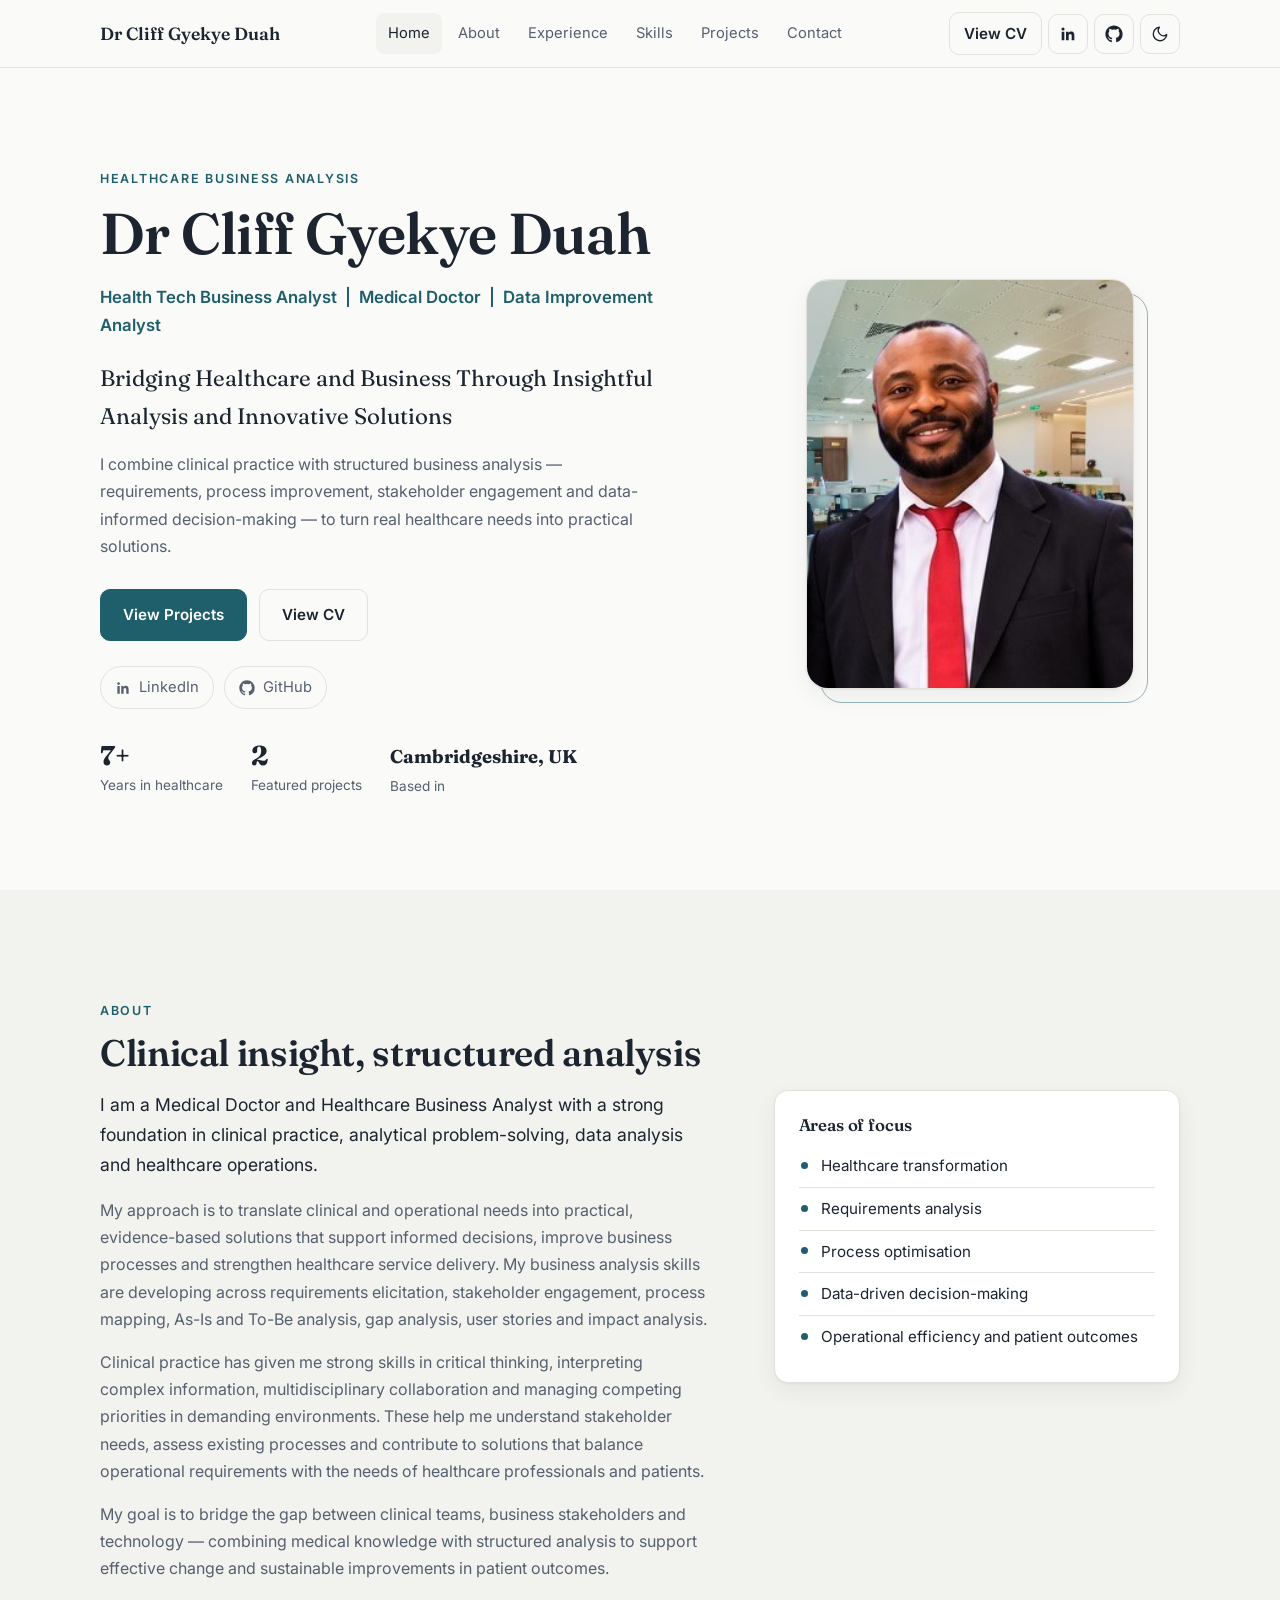
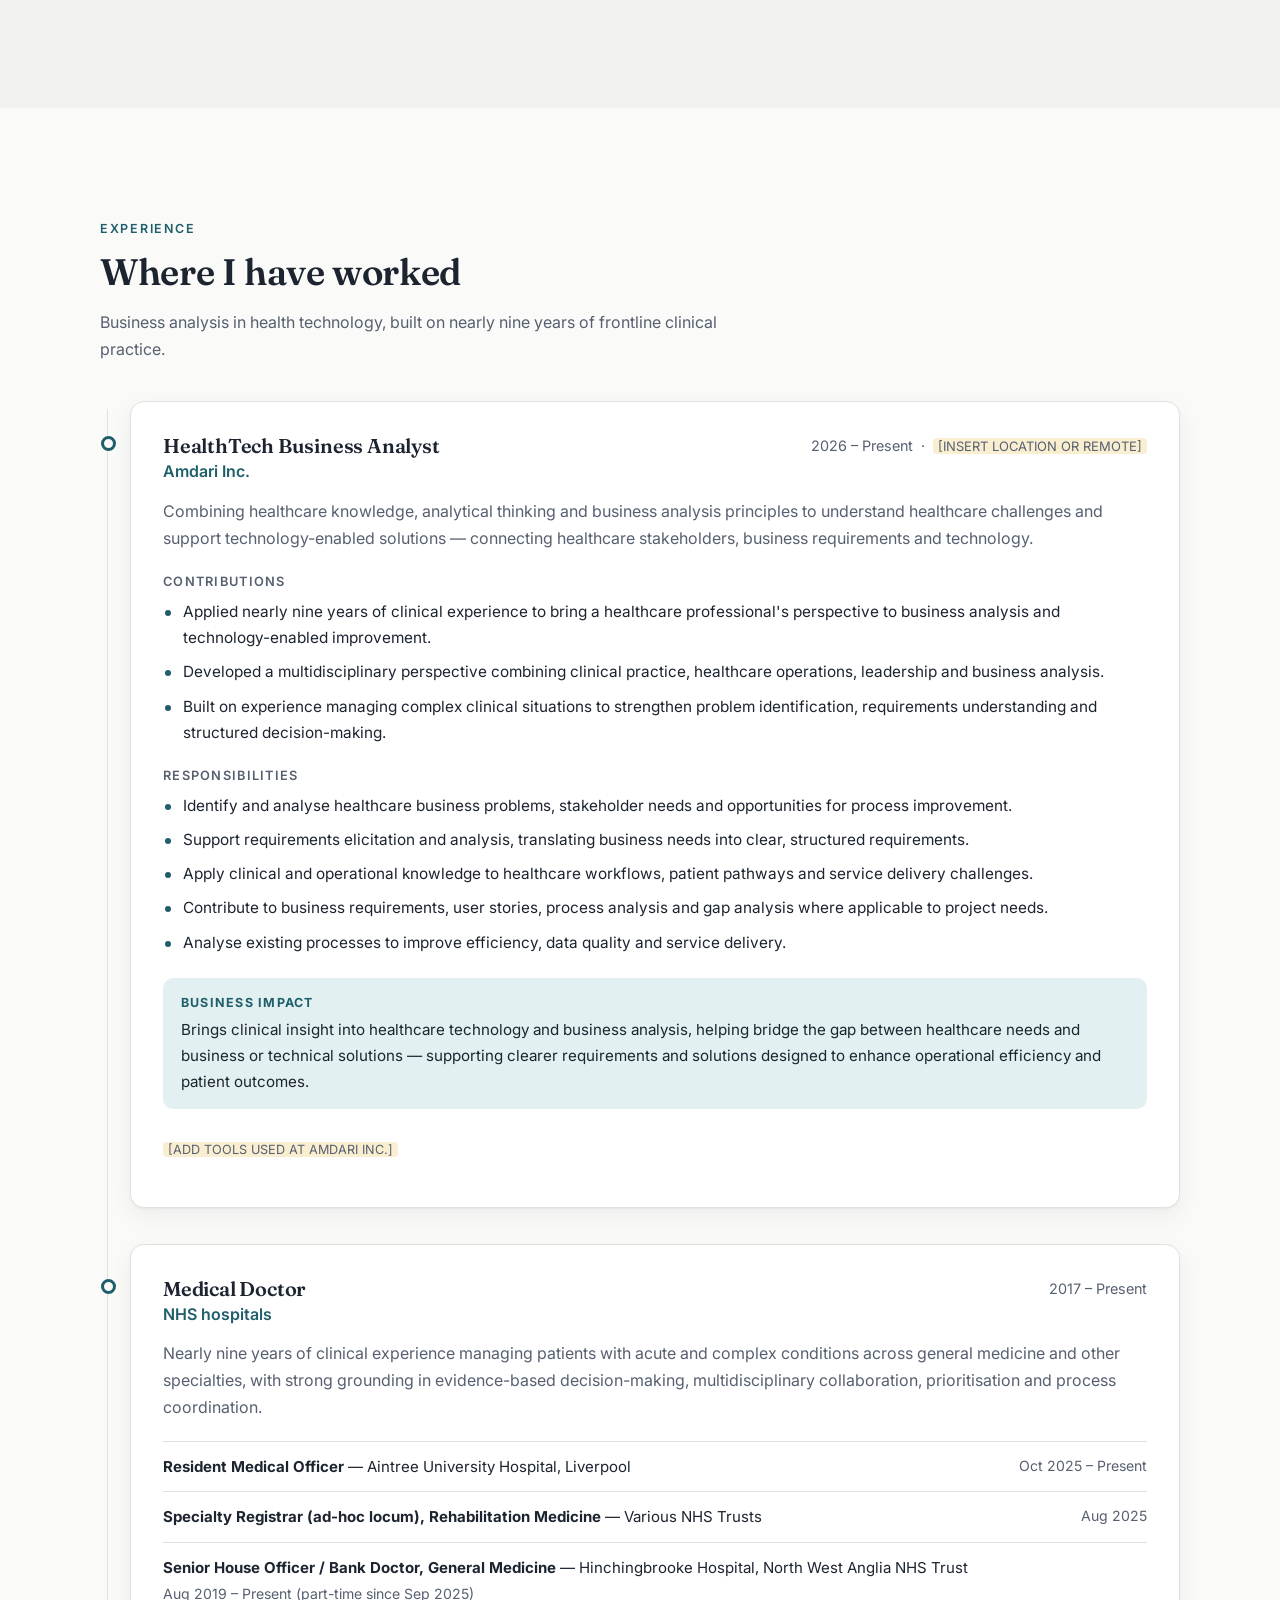
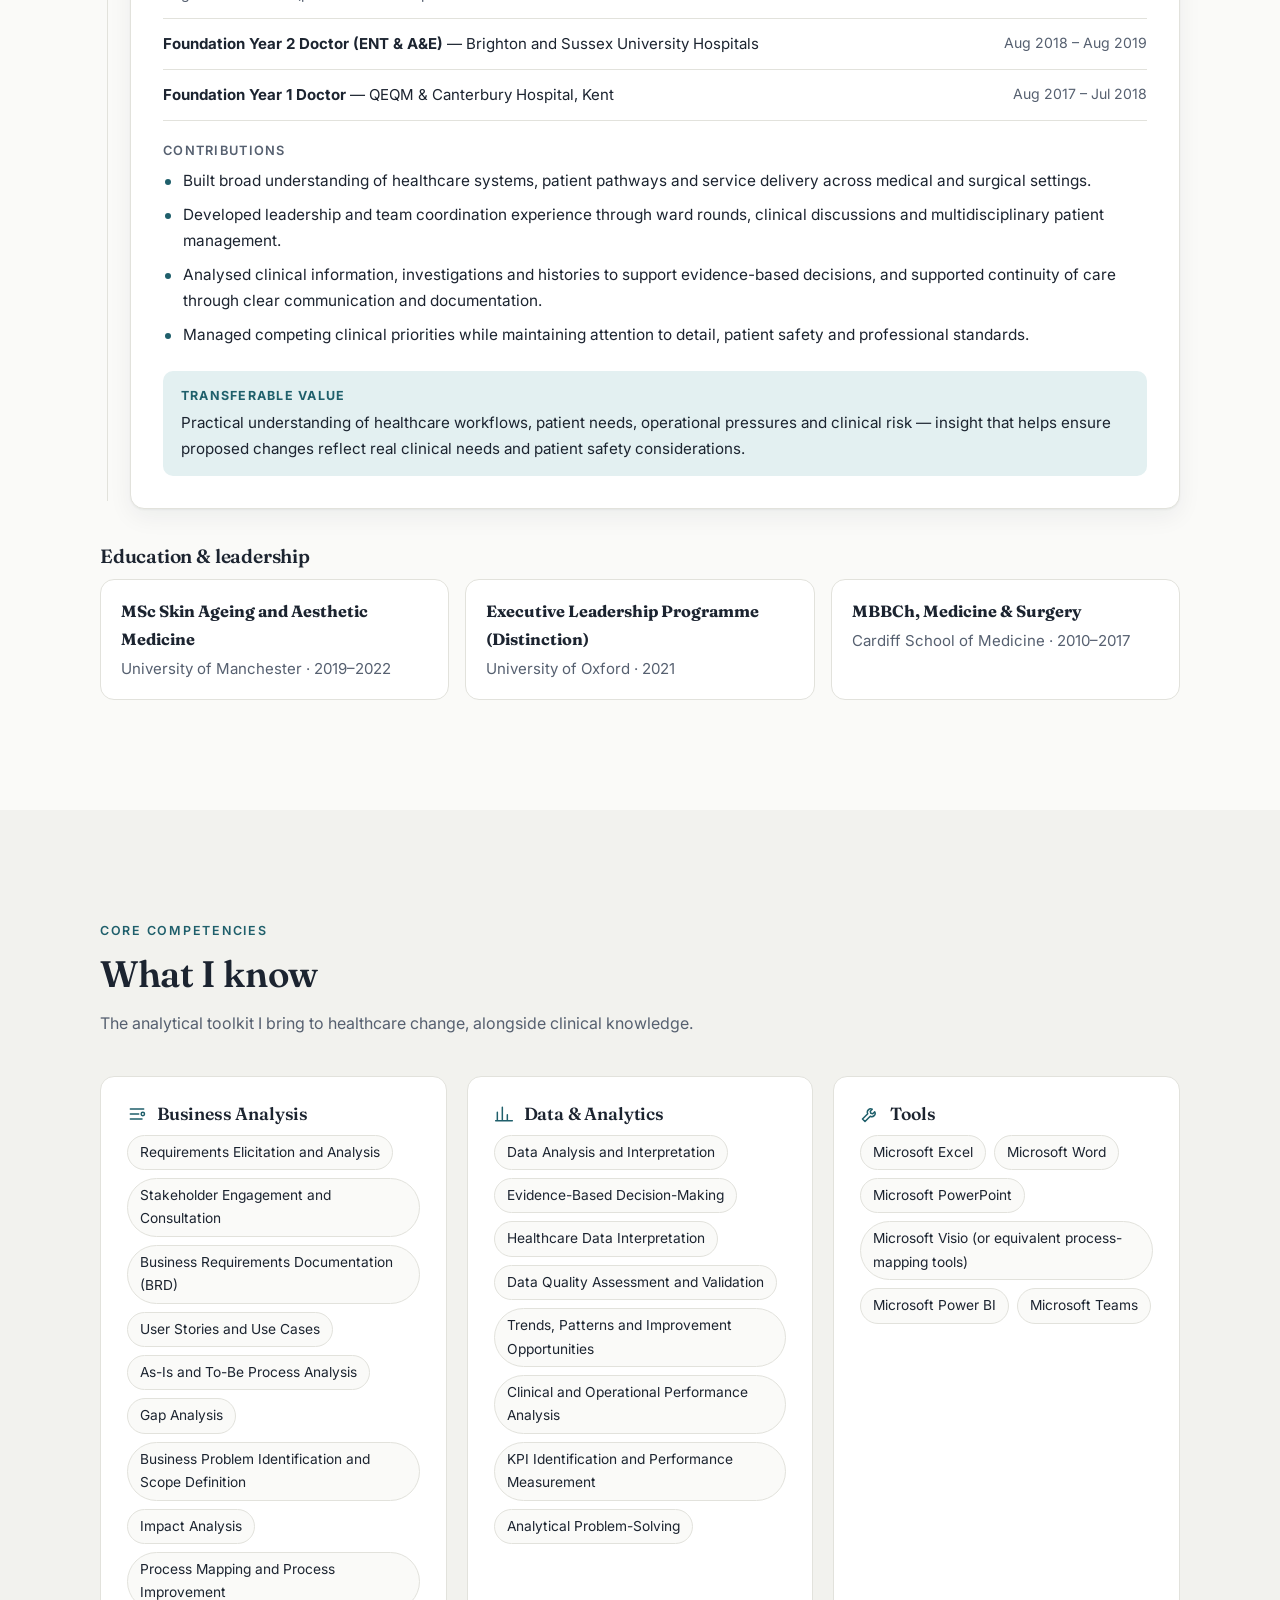
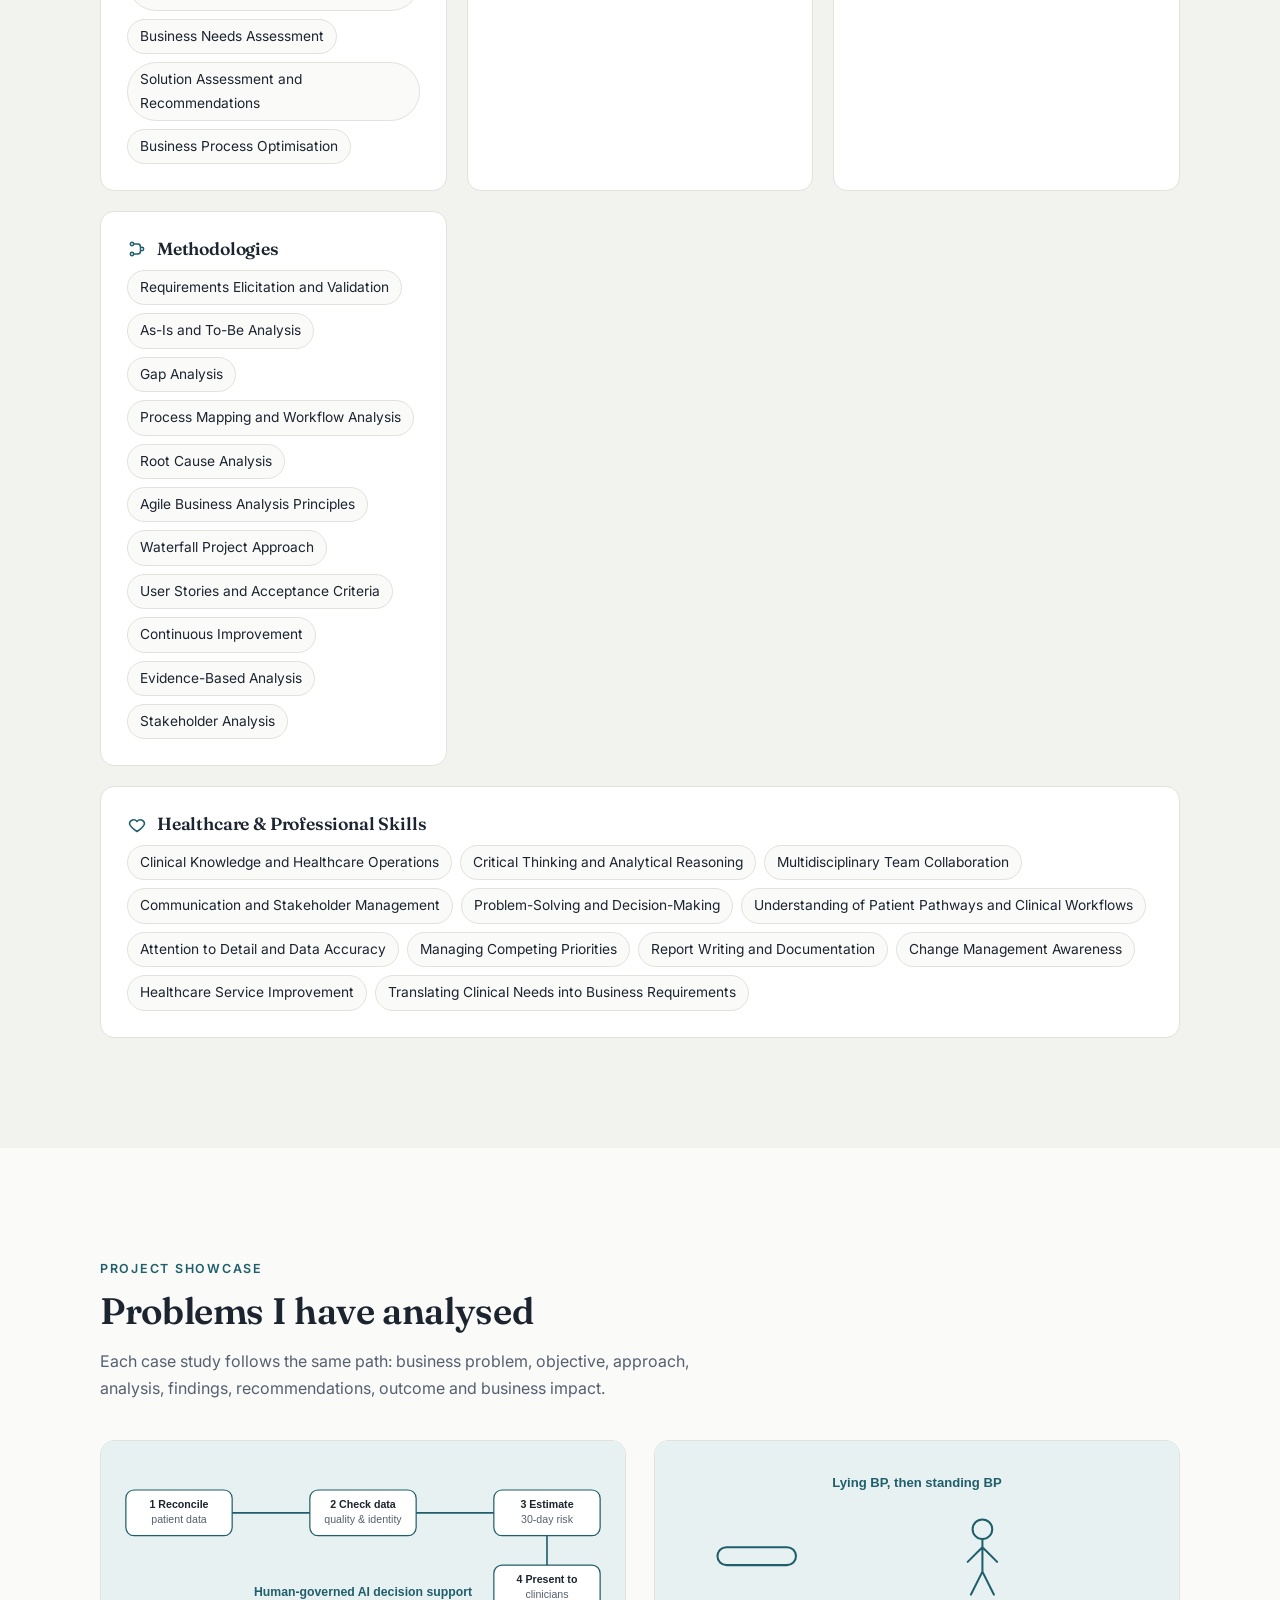
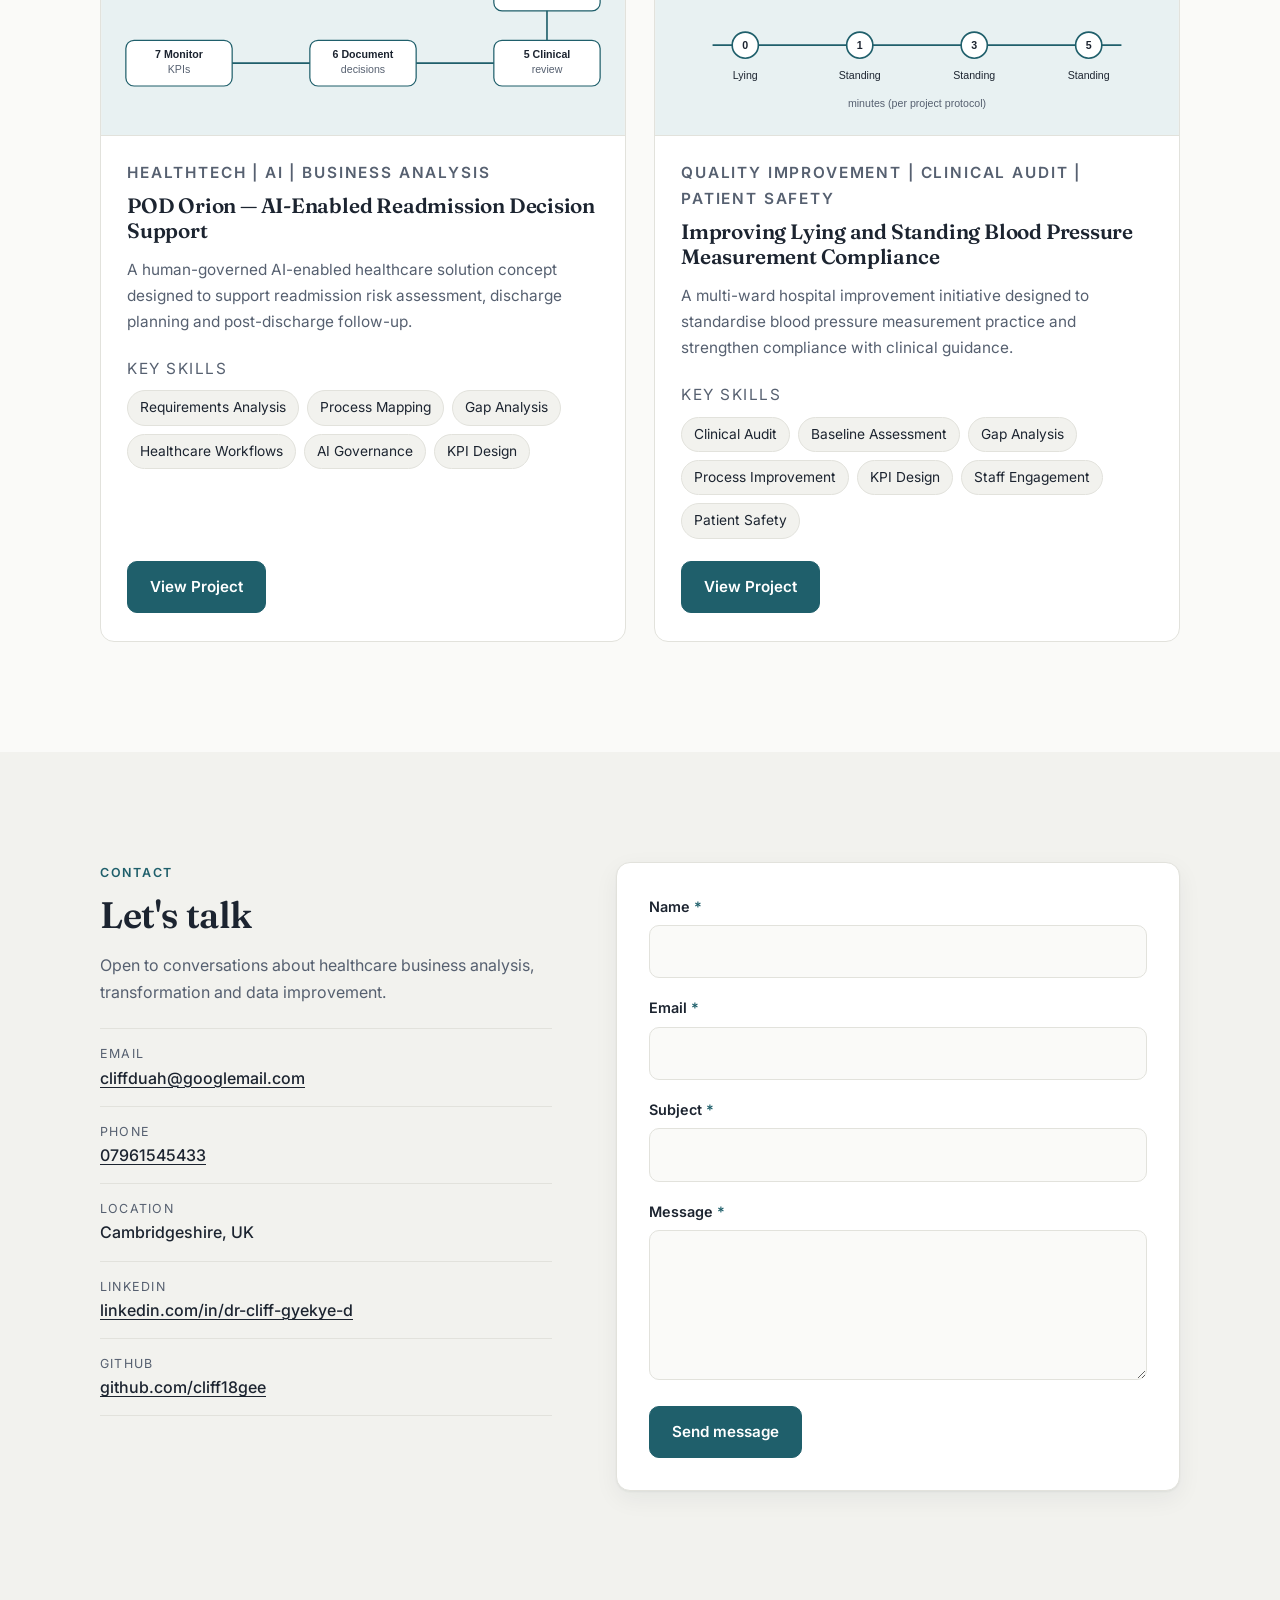
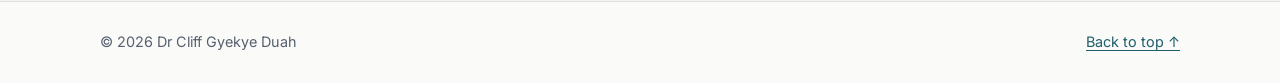
==== index.html @ 336c69bb "Add files via upload" ====
<!DOCTYPE html>
<html lang="en-GB">
<head>
  <meta charset="utf-8">
  <meta name="viewport" content="width=device-width, initial-scale=1">

  <!-- ===== SEO / SHARING — edit these easily ===== -->
  <title>Dr Cliff Gyekye Duah | Health Tech Business Analyst</title>
  <meta name="description" content="Portfolio of Dr Cliff Gyekye Duah — Medical Doctor and Health Tech Business Analyst bridging healthcare and business through requirements analysis, process improvement and data-informed solutions.">
  <meta name="author" content="Dr Cliff Gyekye Duah">
  <meta name="theme-color" content="#1f5f6b">
  <!-- After deploying, replace the URL below with your live site address -->
  <meta property="og:type" content="website">
  <meta property="og:title" content="Dr Cliff Gyekye Duah | Health Tech Business Analyst">
  <meta property="og:description" content="Bridging Healthcare and Business Through Insightful Analysis and Innovative Solutions.">
  <meta property="og:image" content="assets/images/profile.jpg">
  <meta property="og:url" content="[YOUR LIVE SITE URL]">
  <meta name="twitter:card" content="summary">
  <meta name="twitter:title" content="Dr Cliff Gyekye Duah | Health Tech Business Analyst">
  <meta name="twitter:description" content="Bridging Healthcare and Business Through Insightful Analysis and Innovative Solutions.">
  <meta name="twitter:image" content="assets/images/profile.jpg">

  <link rel="icon" href="favicon.ico" sizes="any">

  <!-- Fonts (change here AND in assets/css/style.css) -->
  <link rel="preconnect" href="https://fonts.googleapis.com">
  <link rel="preconnect" href="https://fonts.gstatic.com" crossorigin>
  <link href="https://fonts.googleapis.com/css2?family=Fraunces:opsz,wght@9..144,500;9..144,600&family=Inter:wght@400;500;600&display=swap" rel="stylesheet">

  <link rel="stylesheet" href="assets/css/style.css">
  <script>
    /* Set theme before paint to avoid a flash */
    (function () {
      var t = null;
      try { t = localStorage.getItem("theme"); } catch (e) {}
      if (!t) t = window.matchMedia && matchMedia("(prefers-color-scheme: dark)").matches ? "dark" : "light";
      document.documentElement.setAttribute("data-theme", t);
    })();
  </script>
</head>
<body>
  <a class="skip-link" href="#main">Skip to content</a>

  <!-- Icons -->
  <svg width="0" height="0" style="position:absolute" aria-hidden="true" focusable="false">
    <symbol id="i-in" viewBox="0 0 24 24"><path d="M20.45 20.45h-3.56v-5.57c0-1.33-.03-3.04-1.85-3.04-1.86 0-2.14 1.45-2.14 2.95v5.66H9.35V9h3.41v1.56h.05c.48-.9 1.64-1.85 3.37-1.85 3.6 0 4.27 2.37 4.27 5.46v6.28zM5.34 7.43a2.06 2.06 0 1 1 0-4.12 2.06 2.06 0 0 1 0 4.12zM7.12 20.45H3.56V9h3.56v11.45z"/></symbol>
    <symbol id="i-gh" viewBox="0 0 24 24"><path d="M12 .5C5.65.5.5 5.65.5 12c0 5.08 3.29 9.39 7.86 10.91.58.1.79-.25.79-.56v-2c-3.2.7-3.88-1.54-3.88-1.54-.52-1.33-1.28-1.69-1.28-1.69-1.04-.71.08-.7.08-.7 1.15.08 1.76 1.18 1.76 1.18 1.03 1.76 2.69 1.25 3.34.96.1-.74.4-1.25.73-1.54-2.55-.29-5.24-1.28-5.24-5.69 0-1.26.45-2.28 1.18-3.09-.12-.29-.51-1.46.11-3.05 0 0 .97-.31 3.17 1.18a11 11 0 0 1 5.78 0c2.2-1.49 3.17-1.18 3.17-1.18.62 1.59.23 2.76.11 3.05.74.81 1.18 1.83 1.18 3.09 0 4.42-2.69 5.39-5.25 5.68.41.36.78 1.06.78 2.14v3.17c0 .31.21.67.8.56A11.5 11.5 0 0 0 23.5 12C23.5 5.65 18.35.5 12 .5z"/></symbol>
  </svg>

  <header class="nav">
    <div class="container">
      <a href="#home" class="brand" data-bind="name">Dr Cliff Gyekye Duah</a>
      <nav id="primary-nav" class="nav-links" aria-label="Primary">
        <a class="link" href="#home">Home</a>
        <a class="link" href="#about">About</a>
        <a class="link" href="#experience">Experience</a>
        <a class="link" href="#skills">Skills</a>
        <a class="link" href="#projects">Projects</a>
        <a class="link" href="#contact">Contact</a>
      </nav>
      <div class="nav-actions">
        <button type="button" class="btn secondary" id="nav-cv" style="padding:8px 14px">View CV</button>
        <a class="icon-btn social-nav" data-bind-href="linkedin" href="https://www.linkedin.com/in/dr-cliff-gyekye-d/" target="_blank" rel="noopener" aria-label="LinkedIn (opens in new tab)"><svg viewBox="0 0 24 24" style="fill:currentColor;stroke:none"><use href="#i-in"/></svg></a>
        <a class="icon-btn social-nav" data-bind-href="github" href="https://github.com/cliff18gee" target="_blank" rel="noopener" aria-label="GitHub (opens in new tab)"><svg viewBox="0 0 24 24" style="fill:currentColor;stroke:none"><use href="#i-gh"/></svg></a>
        <button type="button" class="icon-btn" id="theme-toggle" aria-label="Toggle dark and light theme">
          <svg class="i-moon" viewBox="0 0 24 24"><path d="M21 12.8A9 9 0 1 1 11.2 3a7 7 0 0 0 9.8 9.8z"/></svg>
          <svg class="i-sun" viewBox="0 0 24 24"><circle cx="12" cy="12" r="4"/><path d="M12 2v2M12 20v2M4.9 4.9l1.4 1.4M17.7 17.7l1.4 1.4M2 12h2M20 12h2M4.9 19.1l1.4-1.4M17.7 6.3l1.4-1.4"/></svg>
        </button>
        <button type="button" class="icon-btn menu-btn" id="menu-btn" aria-label="Open menu" aria-expanded="false" aria-controls="primary-nav">
          <svg viewBox="0 0 24 24"><path d="M4 7h16M4 12h16M4 17h16"/></svg>
        </button>
      </div>
    </div>
  </header>

  <main id="main">

    <!-- ================= HERO ================= -->
    <section class="hero" id="home" aria-labelledby="hero-title">
      <div class="container hero-grid">
        <div>
          <p class="eyebrow">Healthcare Business Analysis</p>
          <h1 id="hero-title" data-bind="name">Dr Cliff Gyekye Duah</h1>
          <p class="role">Health Tech Business Analyst &nbsp;|&nbsp; Medical Doctor &nbsp;|&nbsp; Data Improvement Analyst</p>
          <p class="tagline" data-bind="tagline">Bridging Healthcare and Business Through Insightful Analysis and Innovative Solutions</p>
          <p class="desc">I combine clinical practice with structured business analysis — requirements, process improvement, stakeholder engagement and data-informed decision-making — to turn real healthcare needs into practical solutions.</p>
          <div class="btn-row">
            <a class="btn" href="#projects">View Projects</a>
            <button type="button" class="btn secondary" id="hero-cv">View CV</button>
          </div>
          <div class="socials">
            <a class="social-link" data-bind-href="linkedin" href="https://www.linkedin.com/in/dr-cliff-gyekye-d/" target="_blank" rel="noopener"><svg viewBox="0 0 24 24" aria-hidden="true"><use href="#i-in"/></svg>LinkedIn</a>
            <a class="social-link" data-bind-href="github" href="https://github.com/cliff18gee" target="_blank" rel="noopener"><svg viewBox="0 0 24 24" aria-hidden="true"><use href="#i-gh"/></svg>GitHub</a>
          </div>
          <div class="stats">
            <div class="stat"><strong data-bind="yearsExperience">7+</strong><span>Years in healthcare</span></div>
            <div class="stat"><strong>2</strong><span>Featured projects</span></div>
            <div class="stat"><strong data-bind="location" style="font-size:1.15rem;line-height:1.7">Cambridgeshire, UK</strong><span>Based in</span></div>
          </div>
        </div>
        <div class="portrait">
          <img src="assets/images/profile.jpg" width="266" height="332" alt="Portrait of Dr Cliff Gyekye Duah in a dark suit and red tie">
        </div>
      </div>
    </section>

    <!-- ================= ABOUT ================= -->
    <section class="alt" id="about" aria-labelledby="about-title">
      <div class="container reveal">
        <p class="eyebrow">About</p>
        <h2 class="section-title" id="about-title">Clinical insight, structured analysis</h2>
        <div class="about-grid">
          <div>
            <p>I am a Medical Doctor and Healthcare Business Analyst with a strong foundation in clinical practice, analytical problem-solving, data analysis and healthcare operations.</p>
            <p>My approach is to translate clinical and operational needs into practical, evidence-based solutions that support informed decisions, improve business processes and strengthen healthcare service delivery. My business analysis skills are developing across requirements elicitation, stakeholder engagement, process mapping, As-Is and To-Be analysis, gap analysis, user stories and impact analysis.</p>
            <p>Clinical practice has given me strong skills in critical thinking, interpreting complex information, multidisciplinary collaboration and managing competing priorities in demanding environments. These help me understand stakeholder needs, assess existing processes and contribute to solutions that balance operational requirements with the needs of healthcare professionals and patients.</p>
            <p>My goal is to bridge the gap between clinical teams, business stakeholders and technology — combining medical knowledge with structured analysis to support effective change and sustainable improvements in patient outcomes.</p>
          </div>
          <aside class="focus-card" aria-label="Areas of interest">
            <h3>Areas of focus</h3>
            <ul>
              <li>Healthcare transformation</li>
              <li>Requirements analysis</li>
              <li>Process optimisation</li>
              <li>Data-driven decision-making</li>
              <li>Operational efficiency and patient outcomes</li>
            </ul>
          </aside>
        </div>
      </div>
    </section>

    <!-- ================= EXPERIENCE ================= -->
    <section id="experience" aria-labelledby="exp-title">
      <div class="container">
        <div class="reveal">
          <p class="eyebrow">Experience</p>
          <h2 class="section-title" id="exp-title">Where I have worked</h2>
          <p class="section-intro">Business analysis in health technology, built on nearly nine years of frontline clinical practice.</p>
        </div>

        <div class="timeline">
          <!-- JOB 1 -->
          <article class="job reveal">
            <div class="job-head">
              <div>
                <h3>HealthTech Business Analyst</h3>
                <div class="company">Amdari Inc.</div>
              </div>
              <div class="dates">2026 – Present &nbsp;·&nbsp; <span class="placeholder">[INSERT LOCATION OR REMOTE]</span></div>
            </div>
            <p class="summary">Combining healthcare knowledge, analytical thinking and business analysis principles to understand healthcare challenges and support technology-enabled solutions — connecting healthcare stakeholders, business requirements and technology.</p>
            <h4>Contributions</h4>
            <ul class="bullets">
              <li>Applied nearly nine years of clinical experience to bring a healthcare professional's perspective to business analysis and technology-enabled improvement.</li>
              <li>Developed a multidisciplinary perspective combining clinical practice, healthcare operations, leadership and business analysis.</li>
              <li>Built on experience managing complex clinical situations to strengthen problem identification, requirements understanding and structured decision-making.</li>
            </ul>
            <h4>Responsibilities</h4>
            <ul class="bullets">
              <li>Identify and analyse healthcare business problems, stakeholder needs and opportunities for process improvement.</li>
              <li>Support requirements elicitation and analysis, translating business needs into clear, structured requirements.</li>
              <li>Apply clinical and operational knowledge to healthcare workflows, patient pathways and service delivery challenges.</li>
              <li>Contribute to business requirements, user stories, process analysis and gap analysis where applicable to project needs.</li>
              <li>Analyse existing processes to improve efficiency, data quality and service delivery.</li>
            </ul>
            <div class="impact"><strong>Business impact</strong>Brings clinical insight into healthcare technology and business analysis, helping bridge the gap between healthcare needs and business or technical solutions — supporting clearer requirements and solutions designed to enhance operational efficiency and patient outcomes.</div>
            <!-- Tools used at Amdari: add them here once confirmed -->
            <p class="note"><span class="placeholder">[ADD TOOLS USED AT AMDARI INC.]</span></p>
          </article>

          <!-- JOB 2 -->
          <article class="job reveal">
            <div class="job-head">
              <div>
                <h3>Medical Doctor</h3>
                <div class="company">NHS hospitals</div>
              </div>
              <div class="dates">2017 – Present</div>
            </div>
            <p class="summary">Nearly nine years of clinical experience managing patients with acute and complex conditions across general medicine and other specialties, with strong grounding in evidence-based decision-making, multidisciplinary collaboration, prioritisation and process coordination.</p>
            <ul class="sub-roles" aria-label="Clinical roles">
              <li><span><strong>Resident Medical Officer</strong> — Aintree University Hospital, Liverpool</span><span class="when">Oct 2025 – Present</span></li>
              <li><span><strong>Specialty Registrar (ad-hoc locum), Rehabilitation Medicine</strong> — Various NHS Trusts</span><span class="when">Aug 2025</span></li>
              <li><span><strong>Senior House Officer / Bank Doctor, General Medicine</strong> — Hinchingbrooke Hospital, North West Anglia NHS Trust</span><span class="when">Aug 2019 – Present (part-time since Sep 2025)</span></li>
              <li><span><strong>Foundation Year 2 Doctor (ENT &amp; A&amp;E)</strong> — Brighton and Sussex University Hospitals</span><span class="when">Aug 2018 – Aug 2019</span></li>
              <li><span><strong>Foundation Year 1 Doctor</strong> — QEQM &amp; Canterbury Hospital, Kent</span><span class="when">Aug 2017 – Jul 2018</span></li>
            </ul>
            <h4>Contributions</h4>
            <ul class="bullets">
              <li>Built broad understanding of healthcare systems, patient pathways and service delivery across medical and surgical settings.</li>
              <li>Developed leadership and team coordination experience through ward rounds, clinical discussions and multidisciplinary patient management.</li>
              <li>Analysed clinical information, investigations and histories to support evidence-based decisions, and supported continuity of care through clear communication and documentation.</li>
              <li>Managed competing clinical priorities while maintaining attention to detail, patient safety and professional standards.</li>
            </ul>
            <div class="impact"><strong>Transferable value</strong>Practical understanding of healthcare workflows, patient needs, operational pressures and clinical risk — insight that helps ensure proposed changes reflect real clinical needs and patient safety considerations.</div>
          </article>
        </div>

        <div class="reveal">
          <h3 style="font-size:1.2rem;margin-top:12px">Education &amp; leadership</h3>
          <div class="edu">
            <div><strong>MSc Skin Ageing and Aesthetic Medicine</strong><span>University of Manchester · 2019–2022</span></div>
            <div><strong>Executive Leadership Programme (Distinction)</strong><span>University of Oxford · 2021</span></div>
            <div><strong>MBBCh, Medicine &amp; Surgery</strong><span>Cardiff School of Medicine · 2010–2017</span></div>
          </div>
        </div>
      </div>
    </section>

    <!-- ================= SKILLS ================= -->
    <section class="alt" id="skills" aria-labelledby="skills-title">
      <div class="container">
        <div class="reveal">
          <p class="eyebrow">Core competencies</p>
          <h2 class="section-title" id="skills-title">What I know</h2>
          <p class="section-intro">The analytical toolkit I bring to healthcare change, alongside clinical knowledge.</p>
        </div>
        <div class="skills-grid">
          <div class="skill-card reveal">
            <h3><svg viewBox="0 0 24 24"><path d="M4 6h16M4 12h10M4 18h14"/><circle cx="19" cy="12" r="2"/></svg>Business Analysis</h3>
            <ul class="tags">
              <li>Requirements Elicitation and Analysis</li><li>Stakeholder Engagement and Consultation</li><li>Business Requirements Documentation (BRD)</li><li>User Stories and Use Cases</li><li>As-Is and To-Be Process Analysis</li><li>Gap Analysis</li><li>Business Problem Identification and Scope Definition</li><li>Impact Analysis</li><li>Process Mapping and Process Improvement</li><li>Business Needs Assessment</li><li>Solution Assessment and Recommendations</li><li>Business Process Optimisation</li>
            </ul>
          </div>
          <div class="skill-card reveal">
            <h3><svg viewBox="0 0 24 24"><path d="M4 20V10M10 20V4M16 20v-7M22 20H2"/></svg>Data &amp; Analytics</h3>
            <ul class="tags">
              <li>Data Analysis and Interpretation</li><li>Evidence-Based Decision-Making</li><li>Healthcare Data Interpretation</li><li>Data Quality Assessment and Validation</li><li>Trends, Patterns and Improvement Opportunities</li><li>Clinical and Operational Performance Analysis</li><li>KPI Identification and Performance Measurement</li><li>Analytical Problem-Solving</li>
            </ul>
          </div>
          <div class="skill-card reveal">
            <h3><svg viewBox="0 0 24 24"><path d="M14.7 6.3a4 4 0 0 0-5.4 5.4L3 18l3 3 6.3-6.3a4 4 0 0 0 5.4-5.4l-2.4 2.4-2.4-.6-.6-2.4z"/></svg>Tools</h3>
            <ul class="tags">
              <li>Microsoft Excel</li><li>Microsoft Word</li><li>Microsoft PowerPoint</li><li>Microsoft Visio (or equivalent process-mapping tools)</li><li>Microsoft Power BI</li><li>Microsoft Teams</li>
            </ul>
          </div>
          <div class="skill-card reveal">
            <h3><svg viewBox="0 0 24 24"><circle cx="6" cy="6" r="2"/><circle cx="18" cy="12" r="2"/><circle cx="6" cy="18" r="2"/><path d="M8 6h5a3 3 0 0 1 3 3v1M8 18h5a3 3 0 0 0 3-3v-1"/></svg>Methodologies</h3>
            <ul class="tags">
              <li>Requirements Elicitation and Validation</li><li>As-Is and To-Be Analysis</li><li>Gap Analysis</li><li>Process Mapping and Workflow Analysis</li><li>Root Cause Analysis</li><li>Agile Business Analysis Principles</li><li>Waterfall Project Approach</li><li>User Stories and Acceptance Criteria</li><li>Continuous Improvement</li><li>Evidence-Based Analysis</li><li>Stakeholder Analysis</li>
            </ul>
          </div>
          <div class="skill-card reveal" style="grid-column: 1 / -1">
            <h3><svg viewBox="0 0 24 24"><path d="M12 21s-7-4.5-9-9a5 5 0 0 1 9-3 5 5 0 0 1 9 3c-2 4.5-9 9-9 9z"/></svg>Healthcare &amp; Professional Skills</h3>
            <ul class="tags">
              <li>Clinical Knowledge and Healthcare Operations</li><li>Critical Thinking and Analytical Reasoning</li><li>Multidisciplinary Team Collaboration</li><li>Communication and Stakeholder Management</li><li>Problem-Solving and Decision-Making</li><li>Understanding of Patient Pathways and Clinical Workflows</li><li>Attention to Detail and Data Accuracy</li><li>Managing Competing Priorities</li><li>Report Writing and Documentation</li><li>Change Management Awareness</li><li>Healthcare Service Improvement</li><li>Translating Clinical Needs into Business Requirements</li>
            </ul>
          </div>
        </div>
      </div>
    </section>

    <!-- ================= PROJECTS ================= -->
    <section id="projects" aria-labelledby="projects-title">
      <div class="container">
        <div class="reveal">
          <p class="eyebrow">Project showcase</p>
          <h2 class="section-title" id="projects-title">Problems I have analysed</h2>
          <p class="section-intro">Each case study follows the same path: business problem, objective, approach, analysis, findings, recommendations, outcome and business impact.</p>
        </div>
        <div class="projects-grid">

          <article class="project-card reveal">
            <img src="assets/images/project-01.svg" width="640" height="360" loading="lazy" alt="Illustration of a seven-step AI-assisted discharge and follow-up workflow">
            <div class="project-body">
              <p class="category">HealthTech | AI | Business Analysis</p>
              <h3>POD Orion — AI-Enabled Readmission Decision Support</h3>
              <p>A human-governed AI-enabled healthcare solution concept designed to support readmission risk assessment, discharge planning and post-discharge follow-up.</p>
              <p class="skills-label">Key skills</p>
              <ul class="tags">
                <li>Requirements Analysis</li><li>Process Mapping</li><li>Gap Analysis</li><li>Healthcare Workflows</li><li>AI Governance</li><li>KPI Design</li>
              </ul>
              <a class="btn" href="projects/pod-orion.html">View Project</a>
            </div>
          </article>

          <article class="project-card reveal">
            <img src="assets/images/project-02.svg" width="640" height="360" loading="lazy" alt="Illustration of lying and standing blood pressure measurement at 1, 3 and 5 minutes">
            <div class="project-body">
              <p class="category">Quality Improvement | Clinical Audit | Patient Safety</p>
              <h3>Improving Lying and Standing Blood Pressure Measurement Compliance</h3>
              <p>A multi-ward hospital improvement initiative designed to standardise blood pressure measurement practice and strengthen compliance with clinical guidance.</p>
              <p class="skills-label">Key skills</p>
              <ul class="tags">
                <li>Clinical Audit</li><li>Baseline Assessment</li><li>Gap Analysis</li><li>Process Improvement</li><li>KPI Design</li><li>Staff Engagement</li><li>Patient Safety</li>
              </ul>
              <a class="btn" href="projects/bp-compliance.html">View Project</a>
            </div>
          </article>

        </div>
      </div>
    </section>

    <!-- ================= CONTACT ================= -->
    <section class="alt" id="contact" aria-labelledby="contact-title">
      <div class="container contact-grid">
        <div class="reveal">
          <p class="eyebrow">Contact</p>
          <h2 class="section-title" id="contact-title">Let's talk</h2>
          <p class="section-intro" style="margin-bottom:1.4rem">Open to conversations about healthcare business analysis, transformation and data improvement.</p>
          <ul class="contact-list">
            <li><span>Email</span><a data-bind-mailto="email" data-bind="email" href="mailto:cliffduah@googlemail.com">cliffduah@googlemail.com</a></li>
            <li><span>Phone</span><a data-bind-tel="phone" data-bind="phone" href="tel:07961545433">07961545433</a></li>
            <li><span>Location</span><b data-bind="location">Cambridgeshire, UK</b></li>
            <li><span>LinkedIn</span><a data-bind-href="linkedin" href="https://www.linkedin.com/in/dr-cliff-gyekye-d/" target="_blank" rel="noopener">linkedin.com/in/dr-cliff-gyekye-d</a></li>
            <li><span>GitHub</span><a data-bind-href="github" href="https://github.com/cliff18gee" target="_blank" rel="noopener">github.com/cliff18gee</a></li>
          </ul>
        </div>

        <!-- Formspree form: works with or without JavaScript -->
        <form class="contact reveal" id="contact-form" action="https://formspree.io/f/xeaekogw" method="POST" novalidate>
          <div class="field">
            <label for="name">Name <span class="req" aria-hidden="true">*</span></label>
            <input type="text" id="name" name="name" autocomplete="name" required>
            <div class="error-msg" id="name-err">Please enter your name.</div>
          </div>
          <div class="field">
            <label for="email">Email <span class="req" aria-hidden="true">*</span></label>
            <input type="email" id="email" name="email" autocomplete="email" required>
            <div class="error-msg" id="email-err">Please enter a valid email address.</div>
          </div>
          <div class="field">
            <label for="subject">Subject <span class="req" aria-hidden="true">*</span></label>
            <input type="text" id="subject" name="subject" required>
            <div class="error-msg" id="subject-err">Please enter a subject.</div>
          </div>
          <div class="field">
            <label for="message">Message <span class="req" aria-hidden="true">*</span></label>
            <textarea id="message" name="message" required></textarea>
            <div class="error-msg" id="message-err">Please enter a message.</div>
          </div>
          <input class="hp" type="text" name="_gotcha" tabindex="-1" autocomplete="off" aria-hidden="true">
          <button class="btn" type="submit" id="submit-btn">Send message</button>
          <div class="form-status" id="form-status" role="status" aria-live="polite"></div>
        </form>
      </div>
    </section>
  </main>

  <footer>
    <div class="container">
      <span>© <span id="year"></span> <span data-bind="name">Dr Cliff Gyekye Duah</span></span>
      <a href="#home">Back to top ↑</a>
    </div>
  </footer>

  <!-- CV viewer: shows the PDF on the page (no download prompt) -->
  <dialog class="cv-dialog" id="cv-dialog" aria-label="Curriculum vitae">
    <div class="cv-bar">
      <strong>Curriculum Vitae</strong>
      <div class="right">
        <a class="btn secondary" style="padding:6px 12px;font-size:.85rem" id="cv-newtab" href="assets/documents/CV.pdf" target="_blank" rel="noopener">Open in new tab</a>
        <button type="button" class="icon-btn" id="cv-close" aria-label="Close CV"><svg viewBox="0 0 24 24"><path d="M6 6l12 12M18 6L6 18"/></svg></button>
      </div>
    </div>
    <iframe class="cv-frame" id="cv-frame" title="Curriculum vitae PDF" loading="lazy"></iframe>
    <div class="cv-fallback">If the CV does not display on your device, use “Open in new tab”.</div>
  </dialog>

  <script src="assets/js/data.js"></script>
  <script src="assets/js/script.js"></script>
</body>
</html>
---- assets/css/style.css ----
/* ==========================================================
   BUSINESS ANALYST PORTFOLIO — STYLES
   1. COLOURS  -> edit the variables in :root (light) and
      [data-theme="dark"] (dark).
   2. FONTS    -> edit --font-sans / --font-serif below and the
      Google Fonts <link> in index.html.
   ========================================================== */

:root {
  /* ---- Light theme colours ---- */
  --bg: #fafaf8;
  --bg-alt: #f2f2ee;
  --surface: #ffffff;
  --text: #1c2430;
  --text-muted: #566070;
  --border: #e2e2dc;
  --accent: #1f5f6b;          /* main accent (deep teal) */
  --accent-soft: #e3f0f1;
  --accent-contrast: #ffffff;
  --shadow: 0 1px 2px rgba(20, 30, 45, .05), 0 8px 24px rgba(20, 30, 45, .06);

  /* ---- Typography ---- */
  --font-sans: "Inter", system-ui, -apple-system, "Segoe UI", Roboto, Arial, sans-serif;
  --font-serif: "Fraunces", Georgia, "Times New Roman", serif;

  --radius: 14px;
  --max: 1080px;
  --nav-h: 68px;
}

[data-theme="dark"] {
  --bg: #0f141a;
  --bg-alt: #141b23;
  --surface: #182029;
  --text: #e8ecf0;
  --text-muted: #a2adba;
  --border: #27323e;
  --accent: #6cc0cc;
  --accent-soft: #17313a;
  --accent-contrast: #0f141a;
  --shadow: 0 1px 2px rgba(0, 0, 0, .3), 0 8px 24px rgba(0, 0, 0, .25);
}

*, *::before, *::after { box-sizing: border-box; }
html { scroll-behavior: smooth; scroll-padding-top: calc(var(--nav-h) + 12px); -webkit-text-size-adjust: 100%; }
body {
  margin: 0; background: var(--bg); color: var(--text);
  font-family: var(--font-sans); font-size: 1rem; line-height: 1.7;
  transition: background .25s ease, color .25s ease;
  overflow-x: hidden;
}
img, svg, iframe { max-width: 100%; }
img { display: block; height: auto; }
a { color: var(--accent); text-decoration-thickness: 1px; text-underline-offset: 3px; }
a:hover { text-decoration-thickness: 2px; }
h1, h2, h3, h4 { font-family: var(--font-serif); line-height: 1.2; margin: 0 0 .6em; font-weight: 600; letter-spacing: -.01em; }
p { margin: 0 0 1em; }
ul { margin: 0; padding: 0; list-style: none; }
:focus-visible { outline: 3px solid var(--accent); outline-offset: 3px; border-radius: 4px; }

.container { width: min(var(--max), 100% - 40px); margin-inline: auto; }
.skip-link { position: absolute; left: -999px; top: 8px; background: var(--accent); color: var(--accent-contrast); padding: 8px 14px; border-radius: 8px; z-index: 200; }
.skip-link:focus { left: 8px; }
.sr-only { position: absolute; width: 1px; height: 1px; overflow: hidden; clip: rect(0 0 0 0); white-space: nowrap; }

/* ---------- Navigation ---------- */
.nav {
  position: sticky; top: 0; z-index: 100; height: var(--nav-h);
  background: color-mix(in srgb, var(--bg) 88%, transparent);
  backdrop-filter: blur(10px); -webkit-backdrop-filter: blur(10px);
  border-bottom: 1px solid var(--border);
}
.nav .container { display: flex; align-items: center; justify-content: space-between; height: 100%; gap: 16px; }
.brand { font-family: var(--font-serif); font-weight: 600; font-size: 1.1rem; color: var(--text); text-decoration: none; white-space: nowrap; }
.nav-links { display: flex; align-items: center; gap: 4px; }
.nav-links a.link {
  color: var(--text-muted); text-decoration: none; font-size: .92rem; padding: 8px 12px; border-radius: 8px;
  transition: color .2s, background .2s;
}
.nav-links a.link:hover, .nav-links a.link.active { color: var(--text); background: var(--bg-alt); }
.nav-actions { display: flex; align-items: center; gap: 6px; }
.icon-btn {
  display: inline-grid; place-items: center; width: 40px; height: 40px; border-radius: 10px;
  border: 1px solid var(--border); background: transparent; color: var(--text); cursor: pointer;
  transition: background .2s, border-color .2s;
}
.icon-btn:hover { background: var(--bg-alt); }
.icon-btn svg { width: 18px; height: 18px; fill: none; stroke: currentColor; stroke-width: 1.8; stroke-linecap: round; stroke-linejoin: round; }
.icon-btn .i-sun { display: none; }
[data-theme="dark"] .icon-btn .i-sun { display: block; }
[data-theme="dark"] .icon-btn .i-moon { display: none; }
.menu-btn { display: none; }

@media (max-width: 860px) {
  .menu-btn { display: inline-grid; }
  .nav-links {
    position: absolute; top: var(--nav-h); left: 0; right: 0; flex-direction: column; align-items: stretch;
    background: var(--bg); border-bottom: 1px solid var(--border); padding: 12px 20px 18px; gap: 2px;
    transform: translateY(-8px); opacity: 0; visibility: hidden; transition: all .2s ease;
  }
  .nav-links.open { transform: none; opacity: 1; visibility: visible; }
  .nav-links a.link { padding: 12px; font-size: 1rem; }
  .nav-actions .social-nav { display: none; }
}

/* ---------- Buttons ---------- */
.btn {
  display: inline-flex; align-items: center; gap: 8px; padding: 12px 22px; border-radius: 10px;
  font: inherit; font-weight: 600; font-size: .95rem; text-decoration: none; cursor: pointer;
  border: 1px solid var(--accent); background: var(--accent); color: var(--accent-contrast);
  transition: transform .2s, box-shadow .2s, background .2s;
}
.btn:hover { transform: translateY(-1px); box-shadow: var(--shadow); text-decoration: none; }
.btn.secondary { background: transparent; color: var(--text); border-color: var(--border); }
.btn.secondary:hover { background: var(--bg-alt); }
.btn[disabled] { opacity: .65; cursor: progress; transform: none; }
.btn-row { display: flex; flex-wrap: wrap; gap: 12px; }

/* ---------- Sections ---------- */
section { padding: clamp(64px, 9vw, 110px) 0; }
section.alt { background: var(--bg-alt); }
.eyebrow { font-size: .78rem; text-transform: uppercase; letter-spacing: .14em; color: var(--accent); font-weight: 600; margin-bottom: 10px; }
.section-title { font-size: clamp(1.7rem, 3.4vw, 2.3rem); margin-bottom: .4em; }
.section-intro { color: var(--text-muted); max-width: 62ch; margin-bottom: 2.4rem; }

/* ---------- Hero ---------- */
.hero { padding: clamp(56px, 8vw, 100px) 0 clamp(56px, 8vw, 90px); }
.hero-grid { display: grid; grid-template-columns: 1.4fr 1fr; gap: clamp(32px, 6vw, 72px); align-items: center; }
.hero h1 { font-size: clamp(2.2rem, 5.4vw, 3.6rem); margin-bottom: .25em; }
.hero .role { font-size: 1.05rem; color: var(--accent); font-weight: 600; margin-bottom: 1.2rem; }
.hero .tagline { font-family: var(--font-serif); font-size: clamp(1.15rem, 2.2vw, 1.4rem); margin-bottom: 1rem; }
.hero .desc { color: var(--text-muted); max-width: 56ch; margin-bottom: 1.8rem; }
.socials { display: flex; gap: 10px; margin-top: 1.6rem; flex-wrap: wrap; }
.social-link {
  display: inline-flex; align-items: center; gap: 8px; color: var(--text-muted); text-decoration: none; font-size: .92rem;
  padding: 8px 14px; border: 1px solid var(--border); border-radius: 999px; transition: all .2s;
}
.social-link:hover { color: var(--text); border-color: var(--accent); }
.social-link svg { width: 16px; height: 16px; fill: currentColor; }
.portrait { justify-self: center; position: relative; width: min(340px, 78%); }
.portrait img { width: 100%; aspect-ratio: 4 / 5; object-fit: cover; border-radius: 22px; border: 1px solid var(--border); box-shadow: var(--shadow); }
.portrait::before { content: ""; position: absolute; inset: 14px -14px -14px 14px; border: 1px solid var(--accent); border-radius: 22px; opacity: .45; z-index: -1; }
.stats { display: flex; gap: 28px; margin-top: 2rem; flex-wrap: wrap; }
.stat strong { display: block; font-family: var(--font-serif); font-size: 1.7rem; line-height: 1.1; }
.stat span { font-size: .85rem; color: var(--text-muted); }
@media (max-width: 860px) {
  .hero-grid { grid-template-columns: 1fr; }
  .portrait { order: -1; width: min(240px, 62%); justify-self: start; }
  .portrait::before { display: none; }
}

/* ---------- About ---------- */
.about-grid { display: grid; grid-template-columns: 1.5fr 1fr; gap: clamp(28px, 5vw, 64px); }
.about-grid p { color: var(--text-muted); }
.about-grid p:first-child { color: var(--text); font-size: 1.1rem; }
.focus-card { background: var(--surface); border: 1px solid var(--border); border-radius: var(--radius); padding: 24px; box-shadow: var(--shadow); align-self: start; }
.focus-card h3 { font-size: 1.05rem; }
.focus-card li { padding: 8px 0 8px 22px; position: relative; border-top: 1px solid var(--border); font-size: .95rem; }
.focus-card li:first-child { border-top: 0; }
.focus-card li::before { content: ""; position: absolute; left: 2px; top: 1.1em; width: 7px; height: 7px; border-radius: 50%; background: var(--accent); }
@media (max-width: 860px) { .about-grid { grid-template-columns: 1fr; } }

/* ---------- Timeline ---------- */
.timeline { position: relative; padding-left: 30px; }
.timeline::before { content: ""; position: absolute; left: 7px; top: 8px; bottom: 8px; width: 1px; background: var(--border); }
.job { position: relative; margin-bottom: 36px; background: var(--surface); border: 1px solid var(--border); border-radius: var(--radius); padding: clamp(20px, 3vw, 32px); box-shadow: var(--shadow); }
.job::before { content: ""; position: absolute; left: -30px; top: 34px; width: 15px; height: 15px; border-radius: 50%; background: var(--bg); border: 3px solid var(--accent); }
.job-head { display: flex; flex-wrap: wrap; justify-content: space-between; gap: 6px 20px; margin-bottom: 12px; }
.job h3 { margin: 0; font-size: 1.25rem; }
.job .company { color: var(--accent); font-weight: 600; }
.job .dates { color: var(--text-muted); font-size: .9rem; white-space: nowrap; }
.job .summary { color: var(--text-muted); }
.job h4 { font-family: var(--font-sans); font-size: .8rem; text-transform: uppercase; letter-spacing: .1em; color: var(--text-muted); margin: 1.4rem 0 .6rem; }
.bullets li { position: relative; padding-left: 20px; margin-bottom: 8px; font-size: .96rem; }
.bullets li::before { content: ""; position: absolute; left: 2px; top: .72em; width: 6px; height: 6px; background: var(--accent); border-radius: 50%; }
.impact { background: var(--accent-soft); border-radius: 10px; padding: 14px 18px; font-size: .95rem; margin-top: 1.4rem; }
.impact strong { display: block; font-size: .78rem; text-transform: uppercase; letter-spacing: .1em; color: var(--accent); margin-bottom: 4px; }
.sub-roles { margin-top: 1.2rem; border-top: 1px solid var(--border); }
.sub-roles li { display: flex; flex-wrap: wrap; justify-content: space-between; gap: 2px 16px; padding: 12px 0; border-bottom: 1px solid var(--border); font-size: .94rem; }
.sub-roles .when { color: var(--text-muted); font-size: .88rem; }
.placeholder { background: color-mix(in srgb, #e0a100 18%, transparent); border-radius: 4px; padding: 0 5px; font-size: .9em; }
.edu { display: grid; grid-template-columns: repeat(auto-fit, minmax(250px, 1fr)); gap: 16px; margin-top: 8px; }
.edu div { border: 1px solid var(--border); background: var(--surface); border-radius: var(--radius); padding: 18px 20px; font-size: .94rem; }
.edu strong { display: block; font-family: var(--font-serif); font-size: 1.02rem; margin-bottom: 2px; }
.edu span { color: var(--text-muted); }

/* ---------- Skills ---------- */
.skills-grid { display: grid; grid-template-columns: repeat(auto-fit, minmax(300px, 1fr)); gap: 20px; }
.skill-card { background: var(--surface); border: 1px solid var(--border); border-radius: var(--radius); padding: 26px; transition: transform .25s, box-shadow .25s; }
.skill-card:hover { transform: translateY(-3px); box-shadow: var(--shadow); }
.skill-card h3 { font-size: 1.1rem; display: flex; align-items: center; gap: 10px; }
.skill-card h3 svg { width: 20px; height: 20px; stroke: var(--accent); fill: none; stroke-width: 1.8; stroke-linecap: round; stroke-linejoin: round; }
.tags { display: flex; flex-wrap: wrap; gap: 8px; }
.tags li { font-size: .86rem; padding: 5px 12px; border-radius: 999px; background: var(--bg-alt); border: 1px solid var(--border); color: var(--text); }
section.alt .tags li { background: var(--bg); }

/* ---------- Projects ---------- */
.projects-grid { display: grid; grid-template-columns: repeat(auto-fit, minmax(min(100%, 440px), 1fr)); gap: 28px; }
.project-card { display: flex; flex-direction: column; background: var(--surface); border: 1px solid var(--border); border-radius: var(--radius); overflow: hidden; transition: transform .25s, box-shadow .25s, border-color .25s; }
.project-card:hover { transform: translateY(-4px); box-shadow: var(--shadow); border-color: var(--accent); }
.project-card img { width: 100%; aspect-ratio: 16 / 9; object-fit: cover; background: var(--bg-alt); border-bottom: 1px solid var(--border); }
.project-body { padding: 24px 26px 28px; display: flex; flex-direction: column; flex: 1; }
.category { font-size: .78rem; text-transform: uppercase; letter-spacing: .12em; color: var(--accent); font-weight: 600; margin-bottom: 8px; }
.project-body h3 { font-size: 1.3rem; }
.project-body p { color: var(--text-muted); font-size: .96rem; }
.skills-label { font-size: .75rem; text-transform: uppercase; letter-spacing: .1em; color: var(--text-muted); margin: 6px 0 8px; }
.project-body .btn { margin-top: auto; align-self: flex-start; }
.project-body .tags { margin-bottom: 22px; }
.note { font-size: .88rem; color: var(--text-muted); margin-top: 28px; }

/* ---------- Contact ---------- */
.contact-grid { display: grid; grid-template-columns: 1fr 1.25fr; gap: clamp(28px, 5vw, 64px); }
.contact-list li { padding: 14px 0; border-bottom: 1px solid var(--border); display: flex; flex-direction: column; }
.contact-list li:first-child { border-top: 1px solid var(--border); }
.contact-list span { font-size: .78rem; text-transform: uppercase; letter-spacing: .1em; color: var(--text-muted); }
.contact-list a, .contact-list b { font-weight: 500; color: var(--text); word-break: break-word; }
.contact-list a:hover { color: var(--accent); }
form.contact { background: var(--surface); border: 1px solid var(--border); border-radius: var(--radius); padding: clamp(20px, 3vw, 32px); box-shadow: var(--shadow); }
.field { margin-bottom: 18px; }
.field label { display: block; font-size: .9rem; font-weight: 600; margin-bottom: 6px; }
.field label .req { color: var(--accent); }
.field input, .field textarea {
  width: 100%; font: inherit; color: var(--text); background: var(--bg); border: 1px solid var(--border);
  border-radius: 10px; padding: 12px 14px; transition: border-color .2s, box-shadow .2s;
}
.field textarea { min-height: 150px; resize: vertical; }
.field input:focus, .field textarea:focus { outline: none; border-color: var(--accent); box-shadow: 0 0 0 3px var(--accent-soft); }
.field .error-msg { display: none; color: #c0392b; font-size: .85rem; margin-top: 5px; }
[data-theme="dark"] .field .error-msg { color: #ff8f80; }
.field.invalid input, .field.invalid textarea { border-color: #c0392b; }
.field.invalid .error-msg { display: block; }
.hp { position: absolute; left: -9999px; }
.form-status { margin-top: 16px; padding: 12px 16px; border-radius: 10px; font-size: .94rem; display: none; }
.form-status.show { display: block; }
.form-status.success { background: #e3f4e8; color: #17512a; border: 1px solid #b7e0c4; }
.form-status.error { background: #fbe8e5; color: #7a231a; border: 1px solid #efc2bb; }
[data-theme="dark"] .form-status.success { background: #14301f; color: #a9e4bd; border-color: #24543a; }
[data-theme="dark"] .form-status.error { background: #3a1914; color: #ffc3ba; border-color: #6b2b22; }
@media (max-width: 860px) { .contact-grid { grid-template-columns: 1fr; } }

/* ---------- Footer ---------- */
footer { border-top: 1px solid var(--border); padding: 28px 0; color: var(--text-muted); font-size: .9rem; }
footer .container { display: flex; flex-wrap: wrap; justify-content: space-between; gap: 10px; }

/* ---------- CV viewer (dialog) ---------- */
dialog.cv-dialog { width: min(980px, 94vw); height: min(88vh, 900px); padding: 0; border: 1px solid var(--border); border-radius: var(--radius); background: var(--surface); color: var(--text); box-shadow: 0 20px 60px rgba(0,0,0,.35); }
dialog.cv-dialog::backdrop { background: rgba(10, 15, 22, .6); }
dialog.cv-dialog[open] { display: flex; flex-direction: column; }
.cv-bar { display: flex; align-items: center; justify-content: space-between; gap: 12px; padding: 12px 16px; border-bottom: 1px solid var(--border); }
.cv-bar strong { font-family: var(--font-serif); }
.cv-bar .right { display: flex; gap: 8px; align-items: center; }
.cv-frame { flex: 1; width: 100%; border: 0; background: #fff; }
.cv-fallback { padding: 10px 16px; font-size: .85rem; color: var(--text-muted); border-top: 1px solid var(--border); }

/* ---------- Case study pages ---------- */
.case-hero { padding: clamp(40px, 6vw, 72px) 0 24px; }
.case-hero h1 { font-size: clamp(1.9rem, 4.4vw, 2.9rem); }
.back { display: inline-block; margin-bottom: 22px; font-size: .92rem; text-decoration: none; color: var(--text-muted); }
.back:hover { color: var(--accent); }
.meta-grid { display: grid; grid-template-columns: repeat(auto-fit, minmax(200px, 1fr)); gap: 14px; margin: 28px 0 8px; }
.meta-grid div { border: 1px solid var(--border); background: var(--surface); border-radius: 12px; padding: 14px 18px; font-size: .92rem; }
.meta-grid span { display: block; font-size: .74rem; text-transform: uppercase; letter-spacing: .1em; color: var(--text-muted); margin-bottom: 3px; }
.case-body { max-width: 780px; }
.step { padding: 36px 0; border-top: 1px solid var(--border); }
.step .num { font-size: .78rem; letter-spacing: .14em; text-transform: uppercase; color: var(--accent); font-weight: 600; }
.step h2 { font-size: 1.6rem; margin-top: 4px; }
.step p, .step li { color: var(--text-muted); }
.step li strong, .step p strong { color: var(--text); }
.callout { background: var(--accent-soft); border-radius: 12px; padding: 16px 20px; margin: 18px 0; font-size: .95rem; color: var(--text) !important; }
.callout p, .callout li { color: var(--text); }
.flow { counter-reset: s; display: grid; gap: 10px; margin: 18px 0; }
.flow li { counter-increment: s; display: flex; gap: 14px; align-items: flex-start; background: var(--surface); border: 1px solid var(--border); border-radius: 12px; padding: 14px 16px; position: relative; color: var(--text); }
.flow li::before { content: counter(s); flex: none; width: 28px; height: 28px; border-radius: 50%; background: var(--accent); color: var(--accent-contrast); display: grid; place-items: center; font-weight: 700; font-size: .85rem; }
.flow li:not(:last-child)::after { content: ""; position: absolute; left: 29px; bottom: -11px; width: 1px; height: 11px; background: var(--accent); }
.kpi-grid { display: grid; grid-template-columns: repeat(auto-fit, minmax(220px, 1fr)); gap: 14px; margin: 18px 0; }
.kpi-grid div { border: 1px solid var(--border); background: var(--surface); border-radius: 12px; padding: 16px 18px; }
.kpi-grid h3 { font-family: var(--font-sans); font-size: .82rem; text-transform: uppercase; letter-spacing: .1em; color: var(--accent); margin-bottom: 8px; }
.kpi-grid li { font-size: .92rem; padding: 3px 0; color: var(--text); }
.stages { display: grid; gap: 14px; margin: 18px 0; }
.stage { border: 1px solid var(--border); background: var(--surface); border-radius: 12px; padding: 16px 20px; }
.stage h3 { font-family: var(--font-sans); font-size: 1rem; margin-bottom: 8px; color: var(--text); }
.stage li { font-size: .94rem; position: relative; padding-left: 18px; margin-bottom: 4px; }
.stage li::before { content: ""; position: absolute; left: 2px; top: .7em; width: 5px; height: 5px; border-radius: 50%; background: var(--accent); }
.case-nav { display: flex; justify-content: space-between; flex-wrap: wrap; gap: 12px; padding: 36px 0 70px; border-top: 1px solid var(--border); }

/* ---------- Reveal animation ---------- */
.reveal { opacity: 0; transform: translateY(14px); transition: opacity .6s ease, transform .6s ease; }
.reveal.visible { opacity: 1; transform: none; }
.no-js .reveal { opacity: 1; transform: none; }

@media (prefers-reduced-motion: reduce) {
  html { scroll-behavior: auto; }
  *, *::before, *::after { transition: none !important; animation: none !important; }
  .reveal { opacity: 1; transform: none; }
}
@media print { .nav, .btn, footer { display: none; } }
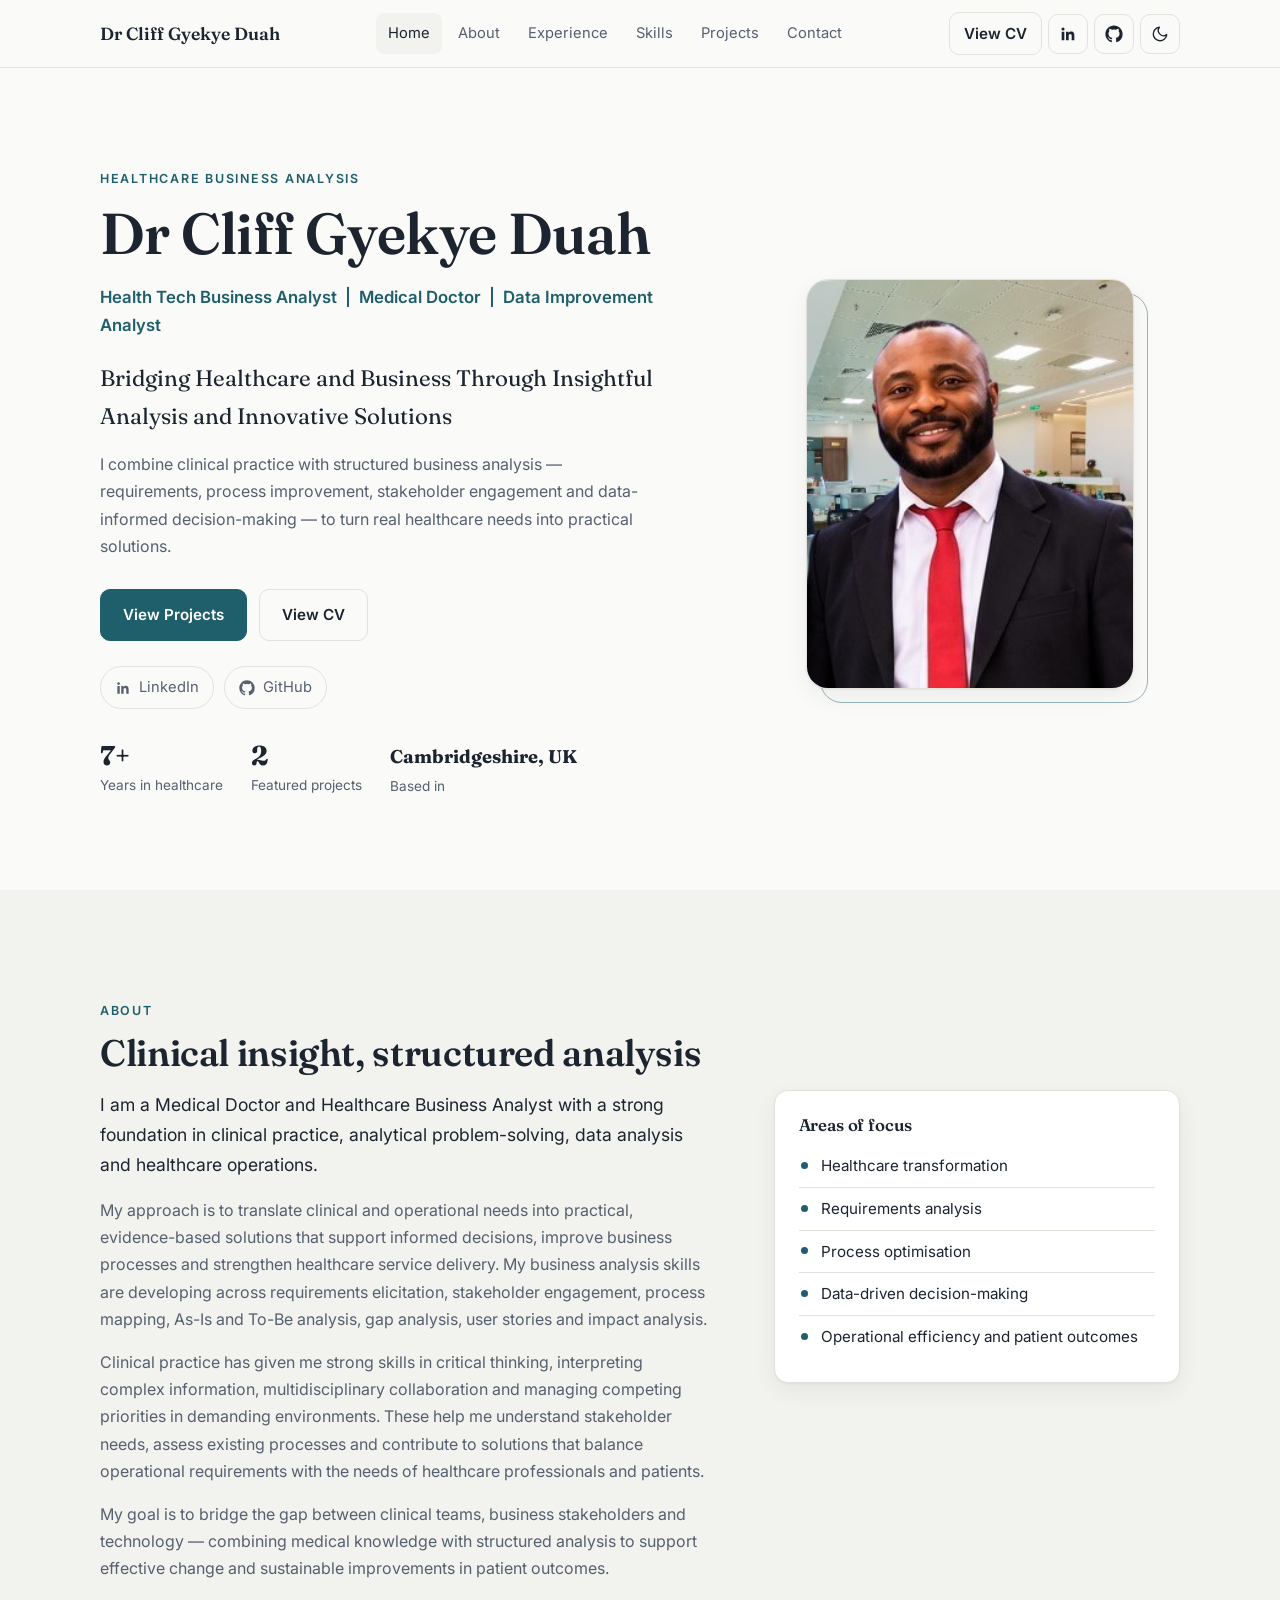
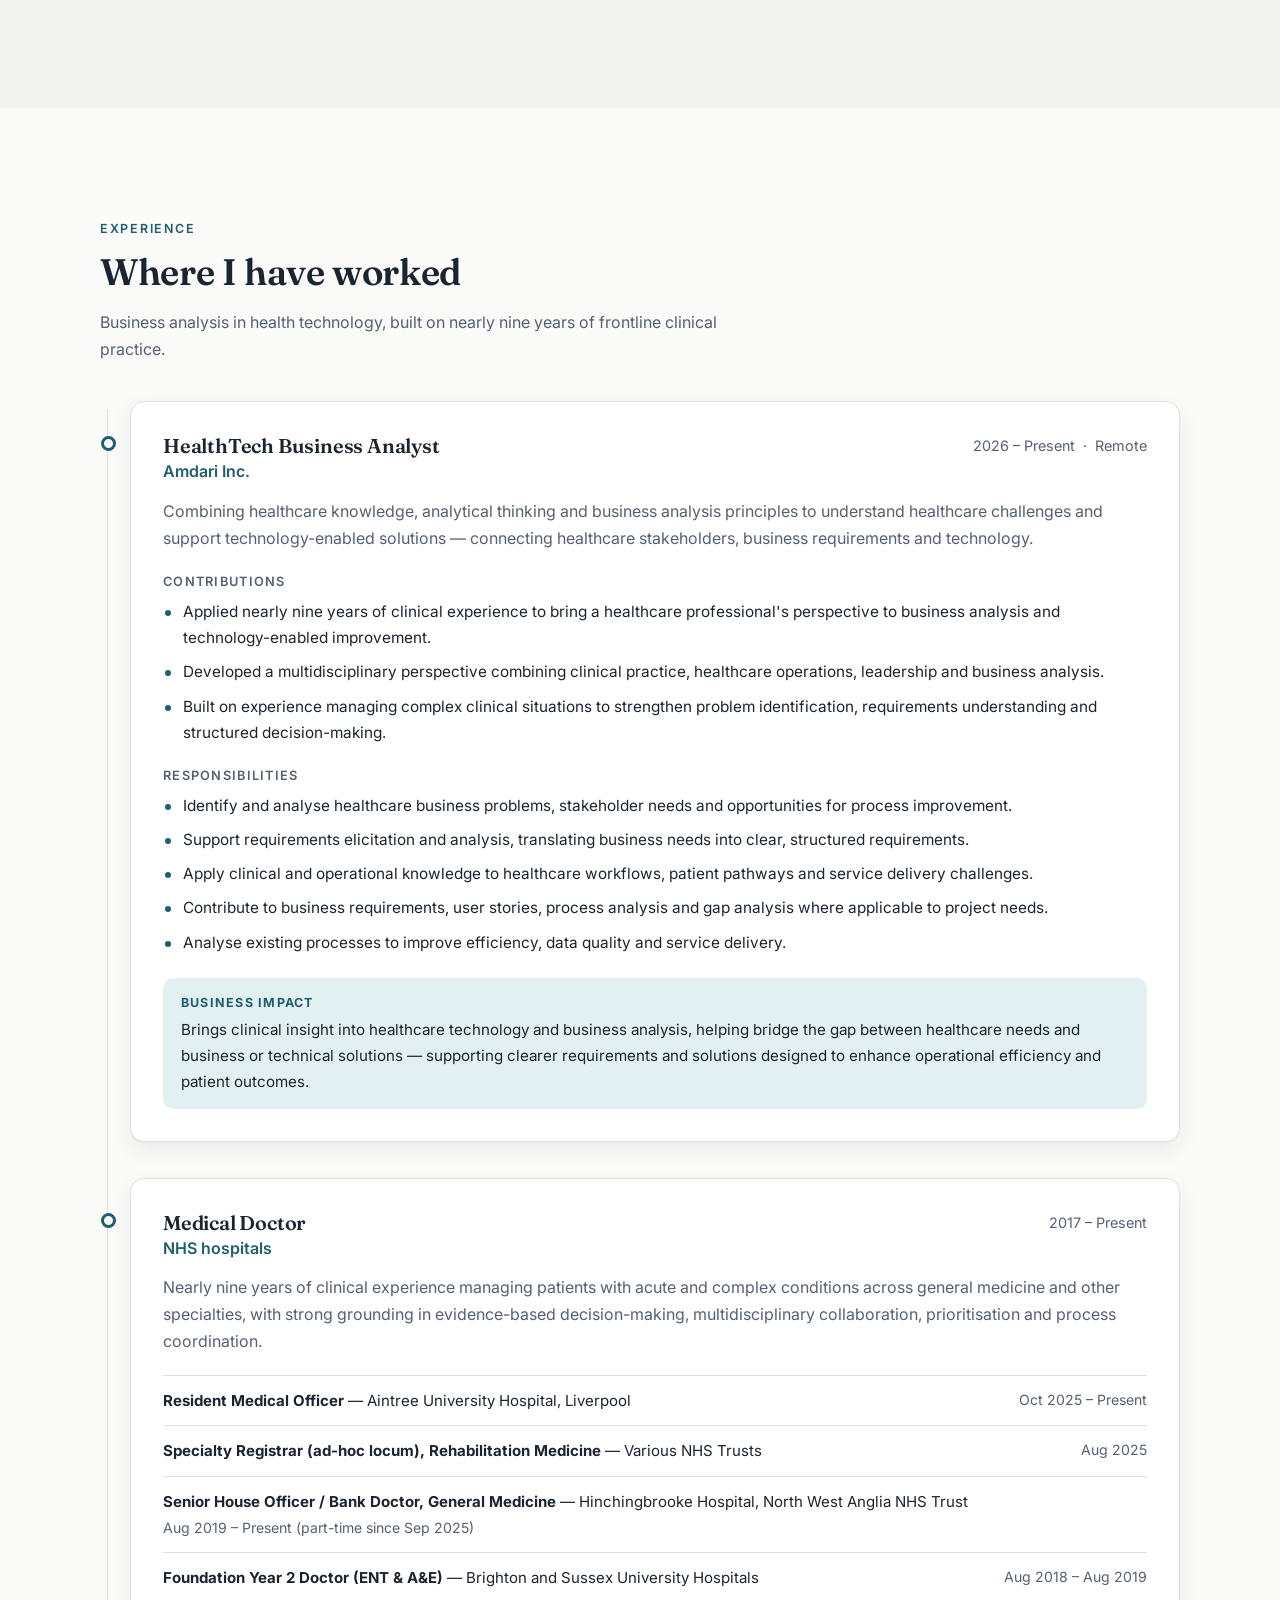
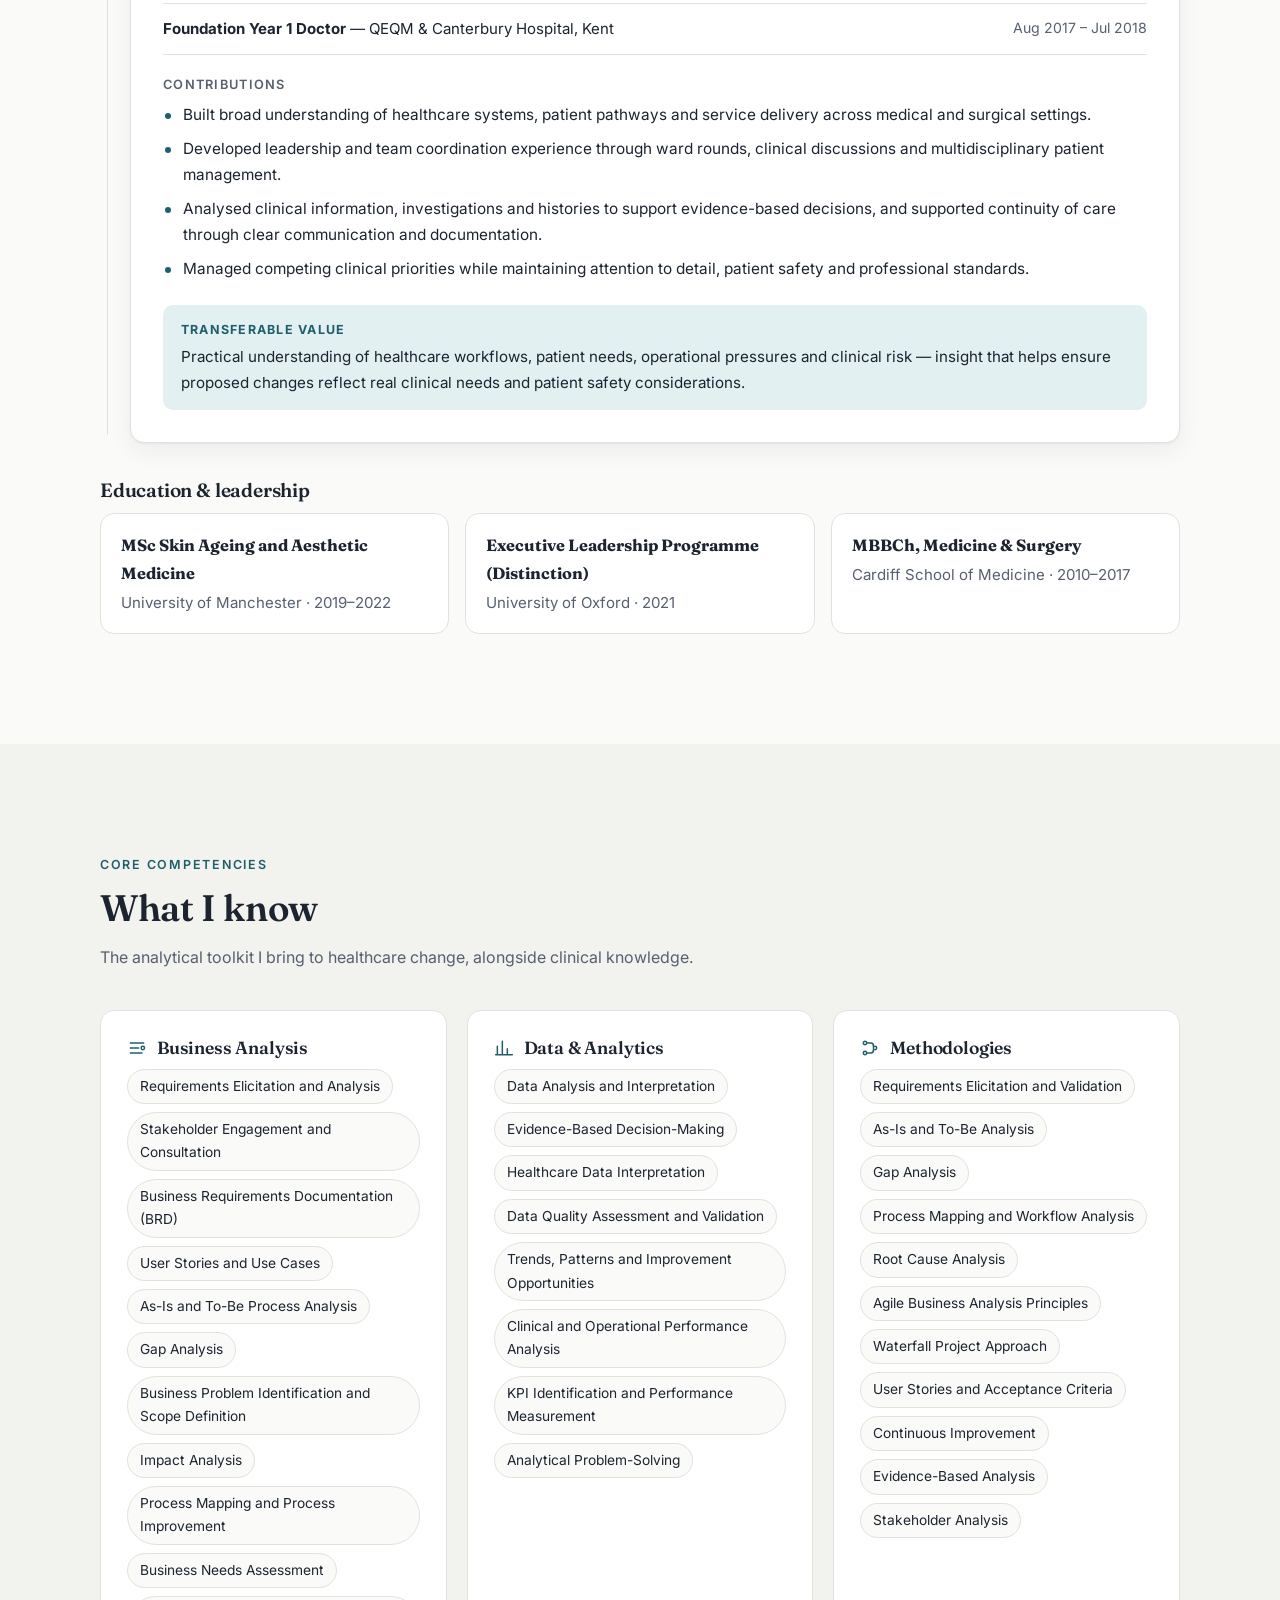
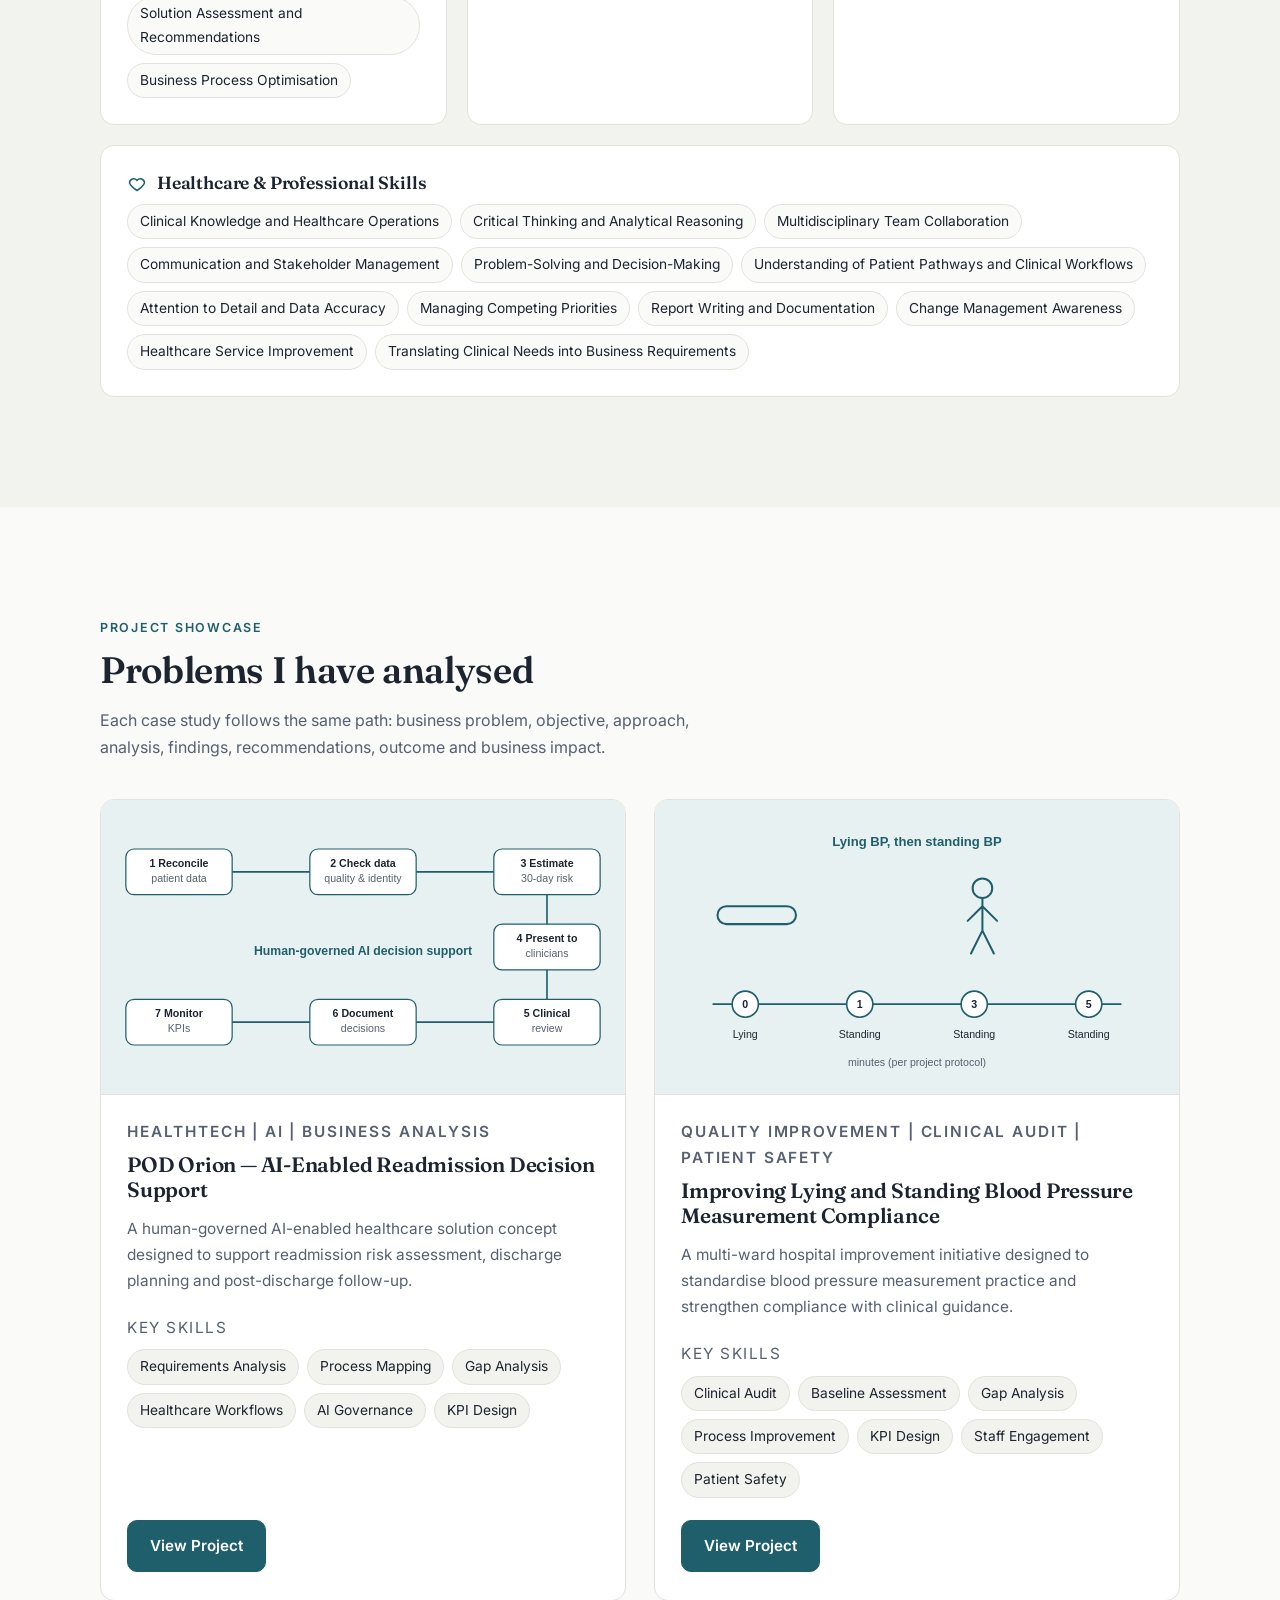
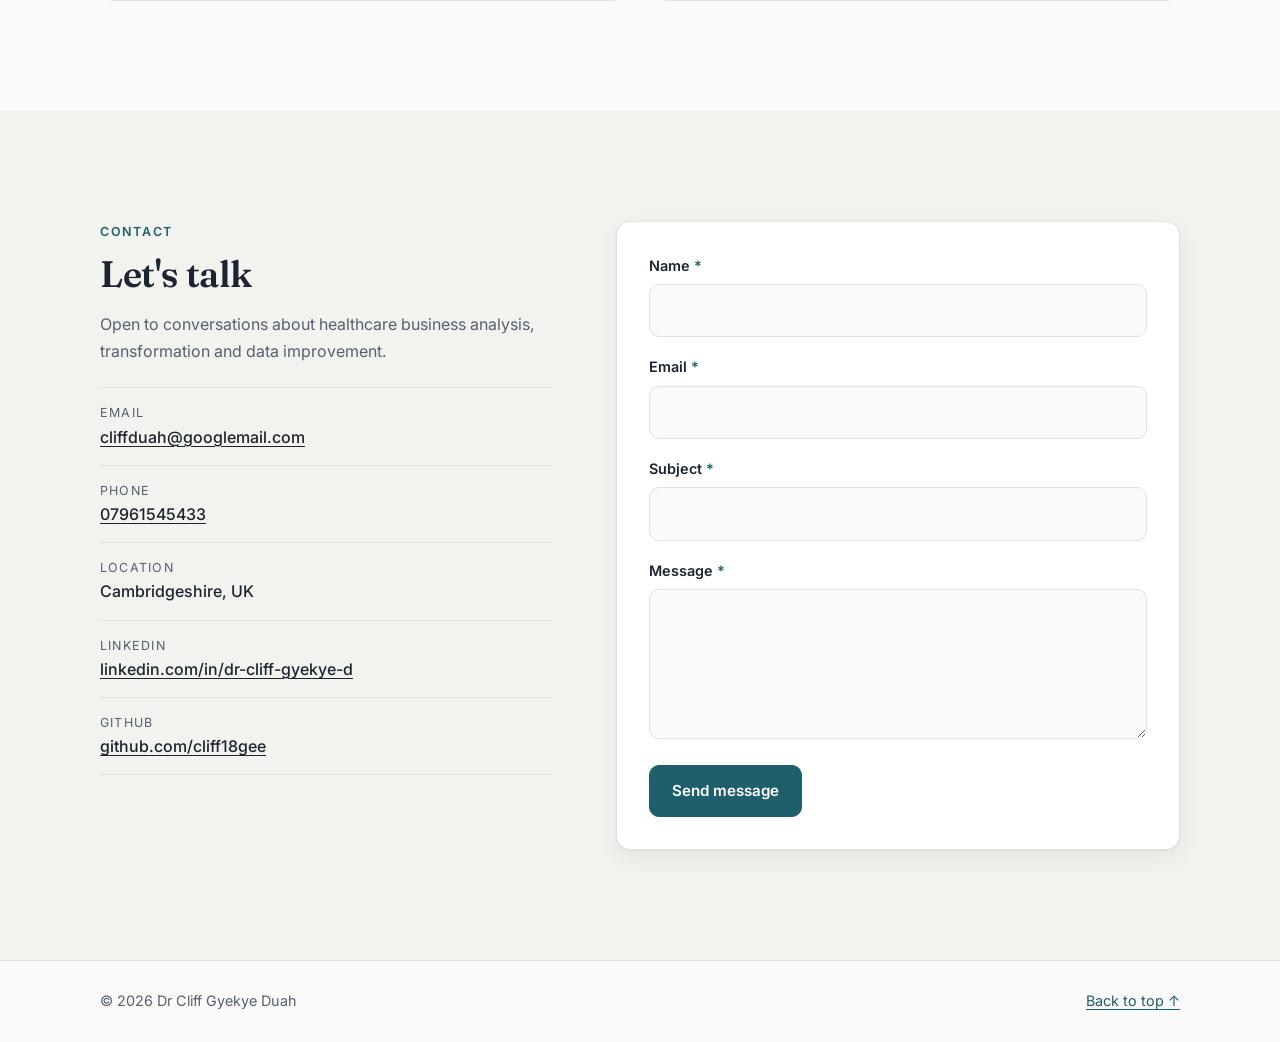
==== commit a7218e8c: "Add files via upload" ====
--- a/index.html
+++ b/index.html
@@ -1,11 +1,10 @@
-<!DOCTYPE html>
-<html lang="en-GB">
-<head>
-  <meta charset="utf-8">
+<!doctype html><html><head><meta charset=utf8><meta name=viewport content="width=device-width,initial-scale=1"><style>:root{color-scheme:light}body{margin:0;padding:0;font:14px -apple-system,BlinkMacSystemFont,sans-serif;background:#fff;color:#000}img{max-width:100%}[hidden]:not([hidden=until-found i]){display:none!important}</style></head><body>
+<title>Cliff Gyekye Duah Portfolio</title>
+<meta charset="utf-8">
   <meta name="viewport" content="width=device-width, initial-scale=1">
 
   <!-- ===== SEO / SHARING — edit these easily ===== -->
-  <title>Dr Cliff Gyekye Duah | Health Tech Business Analyst</title>
+  
   <meta name="description" content="Portfolio of Dr Cliff Gyekye Duah — Medical Doctor and Health Tech Business Analyst bridging healthcare and business through requirements analysis, process improvement and data-informed solutions.">
   <meta name="author" content="Dr Cliff Gyekye Duah">
   <meta name="theme-color" content="#1f5f6b">
@@ -37,8 +36,8 @@
       document.documentElement.setAttribute("data-theme", t);
     })();
   </script>
-</head>
-<body>
+
+
   <a class="skip-link" href="#main">Skip to content</a>
 
   <!-- Icons -->
@@ -147,7 +146,7 @@
                 <h3>HealthTech Business Analyst</h3>
                 <div class="company">Amdari Inc.</div>
               </div>
-              <div class="dates">2026 – Present &nbsp;·&nbsp; <span class="placeholder">[INSERT LOCATION OR REMOTE]</span></div>
+              <div class="dates">2026 – Present &nbsp;·&nbsp; Remote</div>
             </div>
             <p class="summary">Combining healthcare knowledge, analytical thinking and business analysis principles to understand healthcare challenges and support technology-enabled solutions — connecting healthcare stakeholders, business requirements and technology.</p>
             <h4>Contributions</h4>
@@ -165,8 +164,6 @@
               <li>Analyse existing processes to improve efficiency, data quality and service delivery.</li>
             </ul>
             <div class="impact"><strong>Business impact</strong>Brings clinical insight into healthcare technology and business analysis, helping bridge the gap between healthcare needs and business or technical solutions — supporting clearer requirements and solutions designed to enhance operational efficiency and patient outcomes.</div>
-            <!-- Tools used at Amdari: add them here once confirmed -->
-            <p class="note"><span class="placeholder">[ADD TOOLS USED AT AMDARI INC.]</span></p>
           </article>
 
           <!-- JOB 2 -->
@@ -230,12 +227,6 @@
             </ul>
           </div>
           <div class="skill-card reveal">
-            <h3><svg viewBox="0 0 24 24"><path d="M14.7 6.3a4 4 0 0 0-5.4 5.4L3 18l3 3 6.3-6.3a4 4 0 0 0 5.4-5.4l-2.4 2.4-2.4-.6-.6-2.4z"/></svg>Tools</h3>
-            <ul class="tags">
-              <li>Microsoft Excel</li><li>Microsoft Word</li><li>Microsoft PowerPoint</li><li>Microsoft Visio (or equivalent process-mapping tools)</li><li>Microsoft Power BI</li><li>Microsoft Teams</li>
-            </ul>
-          </div>
-          <div class="skill-card reveal">
             <h3><svg viewBox="0 0 24 24"><circle cx="6" cy="6" r="2"/><circle cx="18" cy="12" r="2"/><circle cx="6" cy="18" r="2"/><path d="M8 6h5a3 3 0 0 1 3 3v1M8 18h5a3 3 0 0 0 3-3v-1"/></svg>Methodologies</h3>
             <ul class="tags">
               <li>Requirements Elicitation and Validation</li><li>As-Is and To-Be Analysis</li><li>Gap Analysis</li><li>Process Mapping and Workflow Analysis</li><li>Root Cause Analysis</li><li>Agile Business Analysis Principles</li><li>Waterfall Project Approach</li><li>User Stories and Acceptance Criteria</li><li>Continuous Improvement</li><li>Evidence-Based Analysis</li><li>Stakeholder Analysis</li>
@@ -361,5 +352,7 @@
 
   <script src="assets/js/data.js"></script>
   <script src="assets/js/script.js"></script>
-</body>
-</html>
+
+
+
+</body></html>
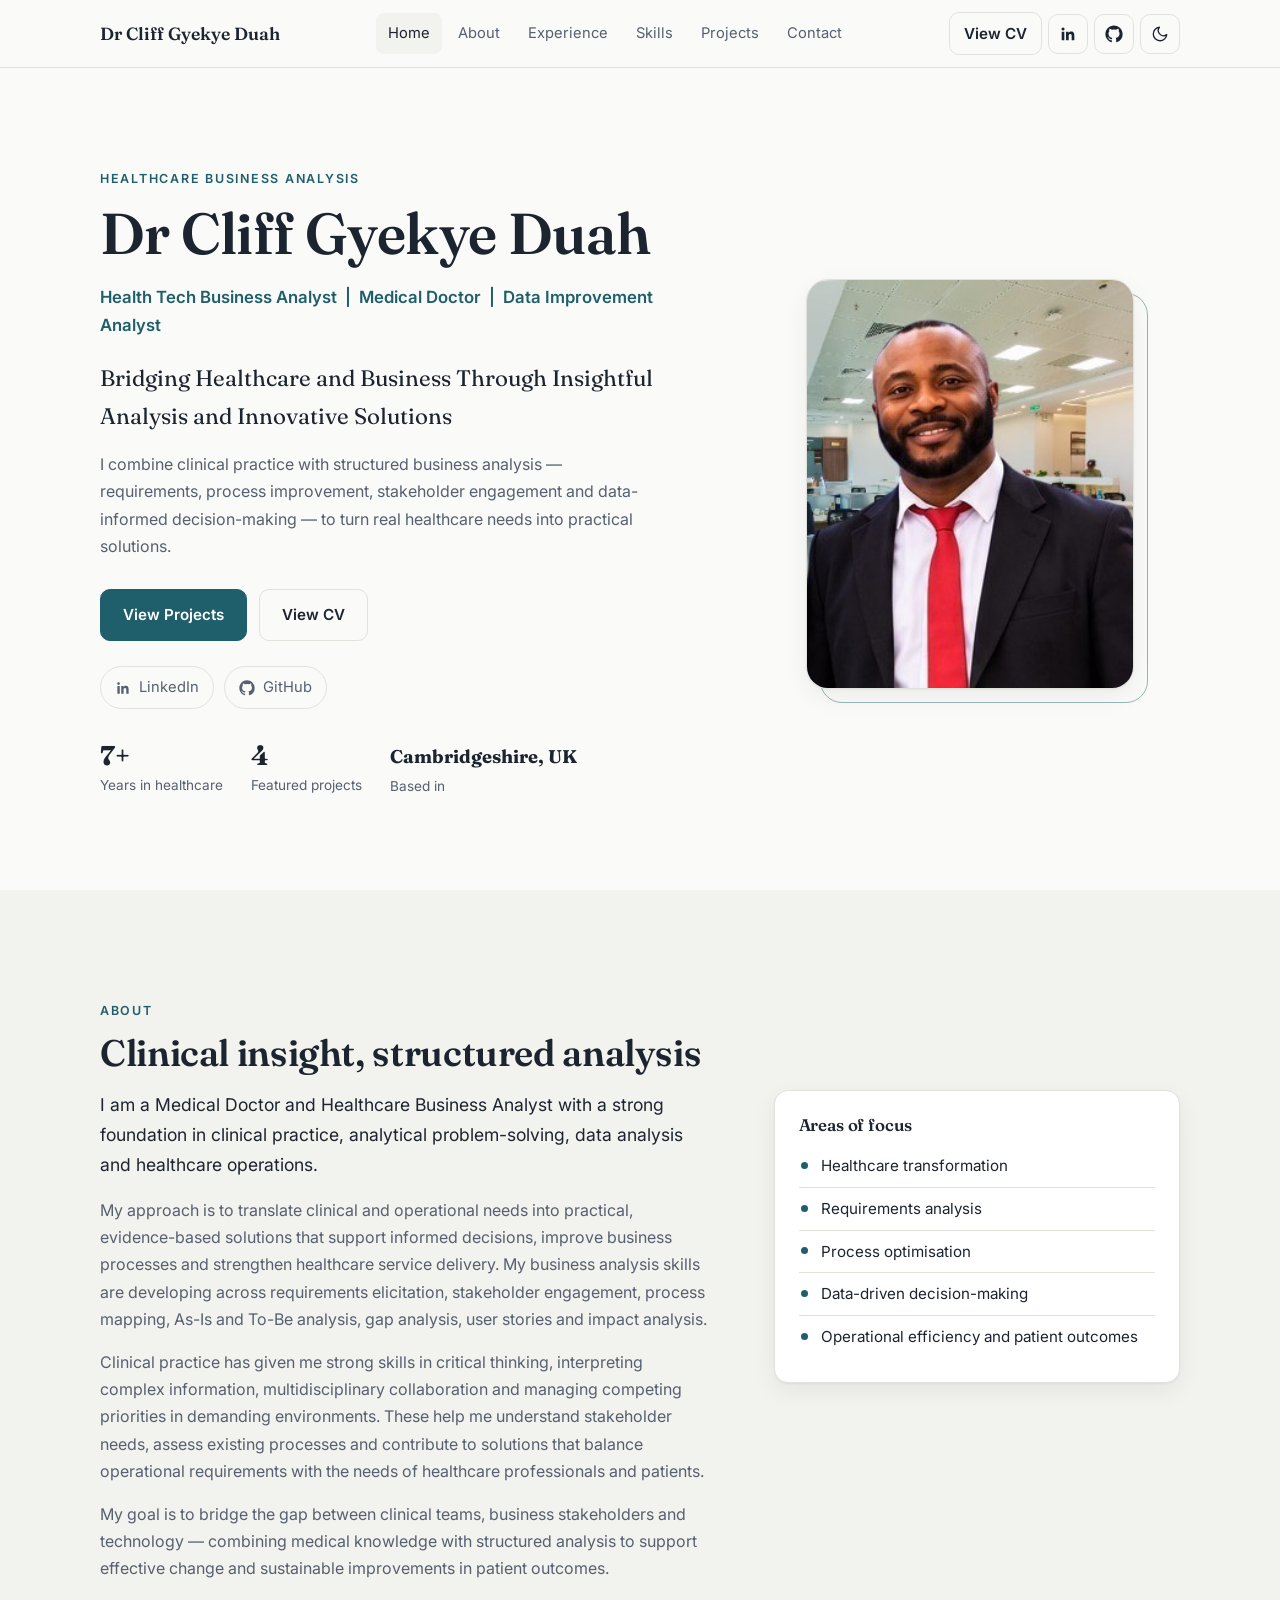
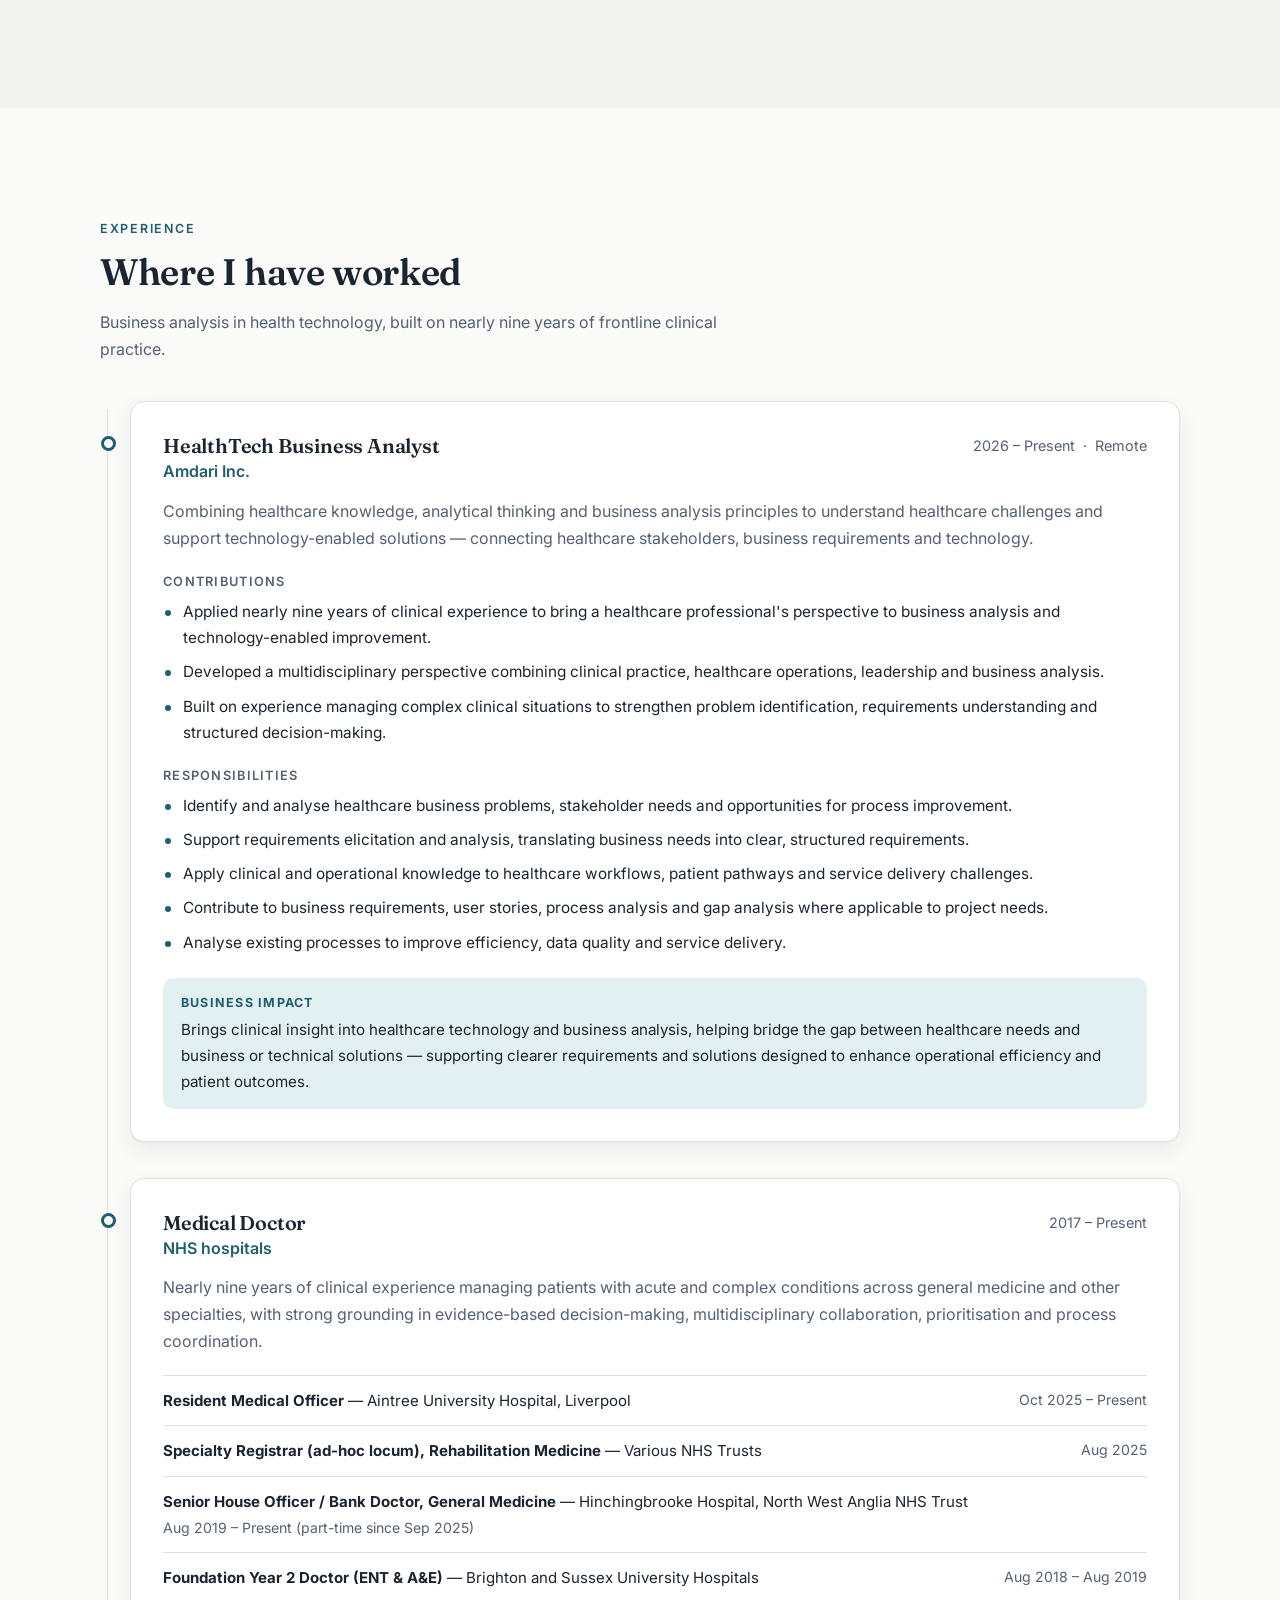
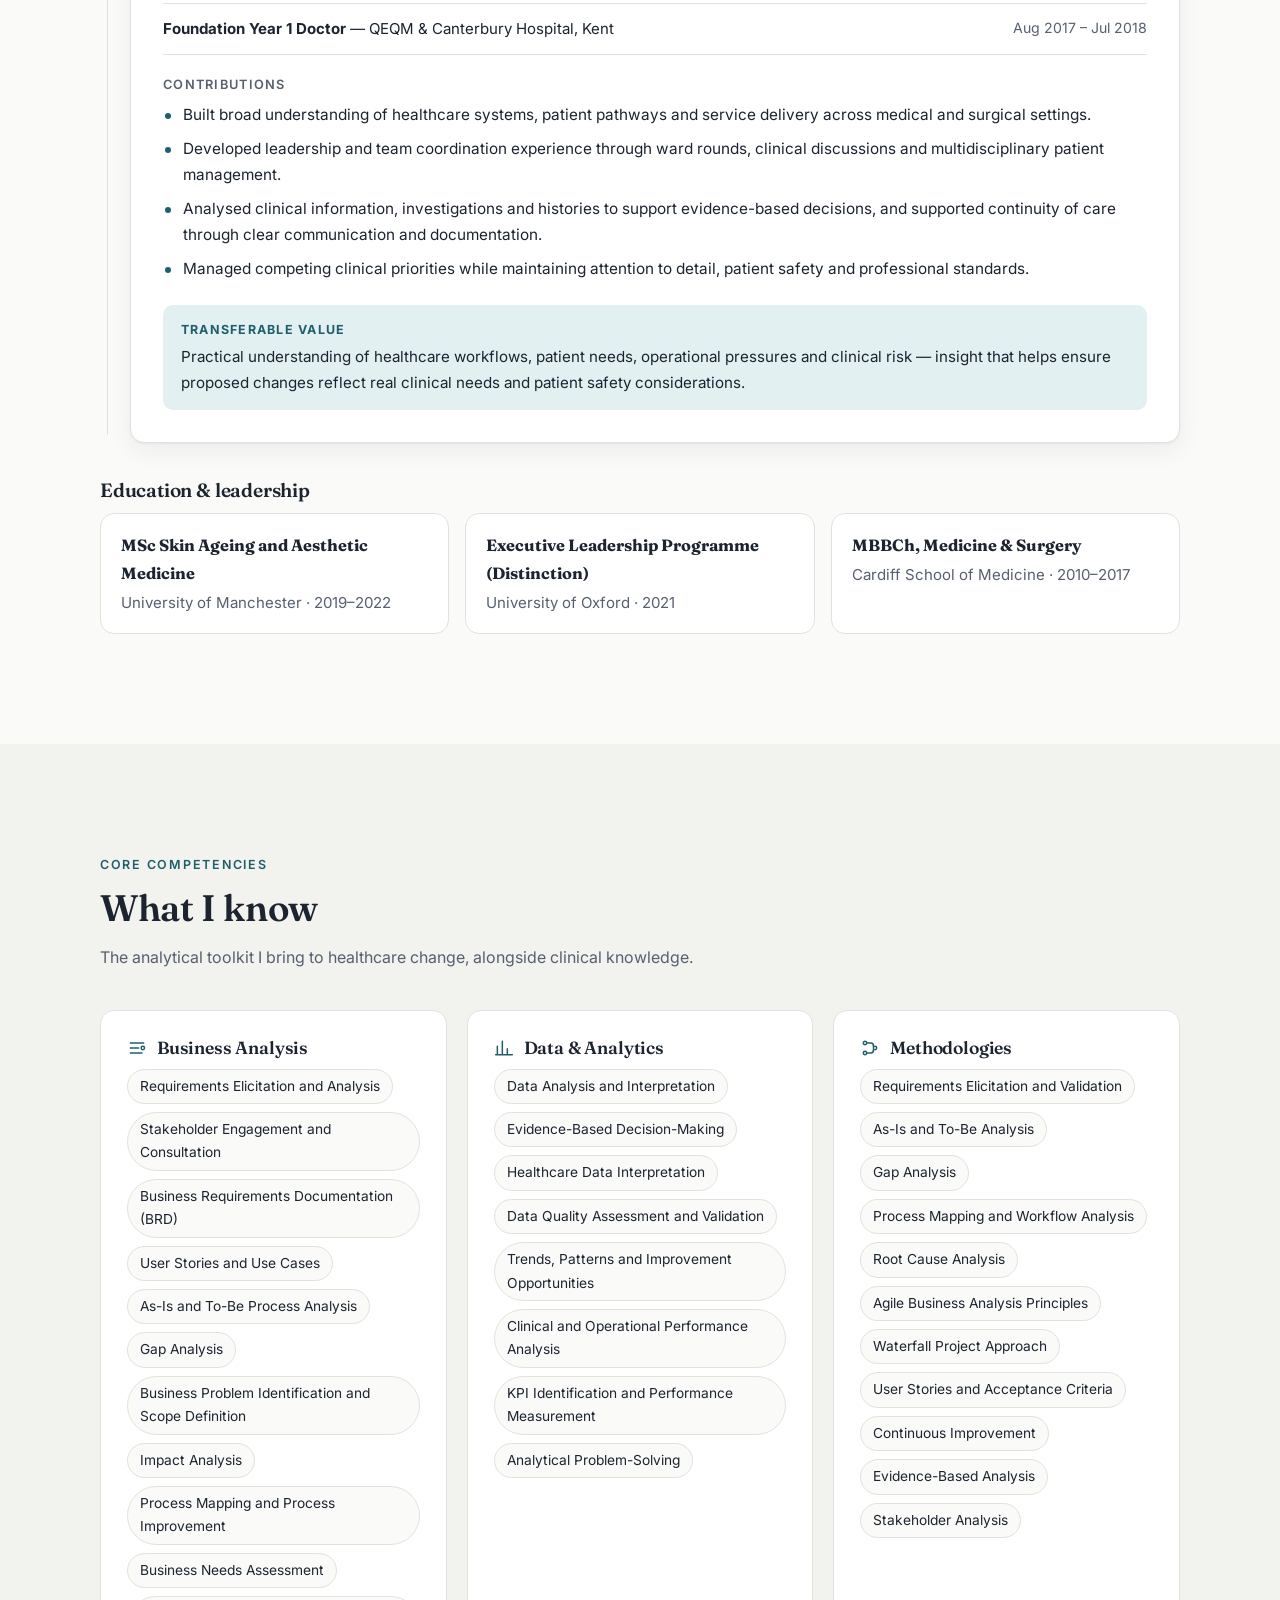
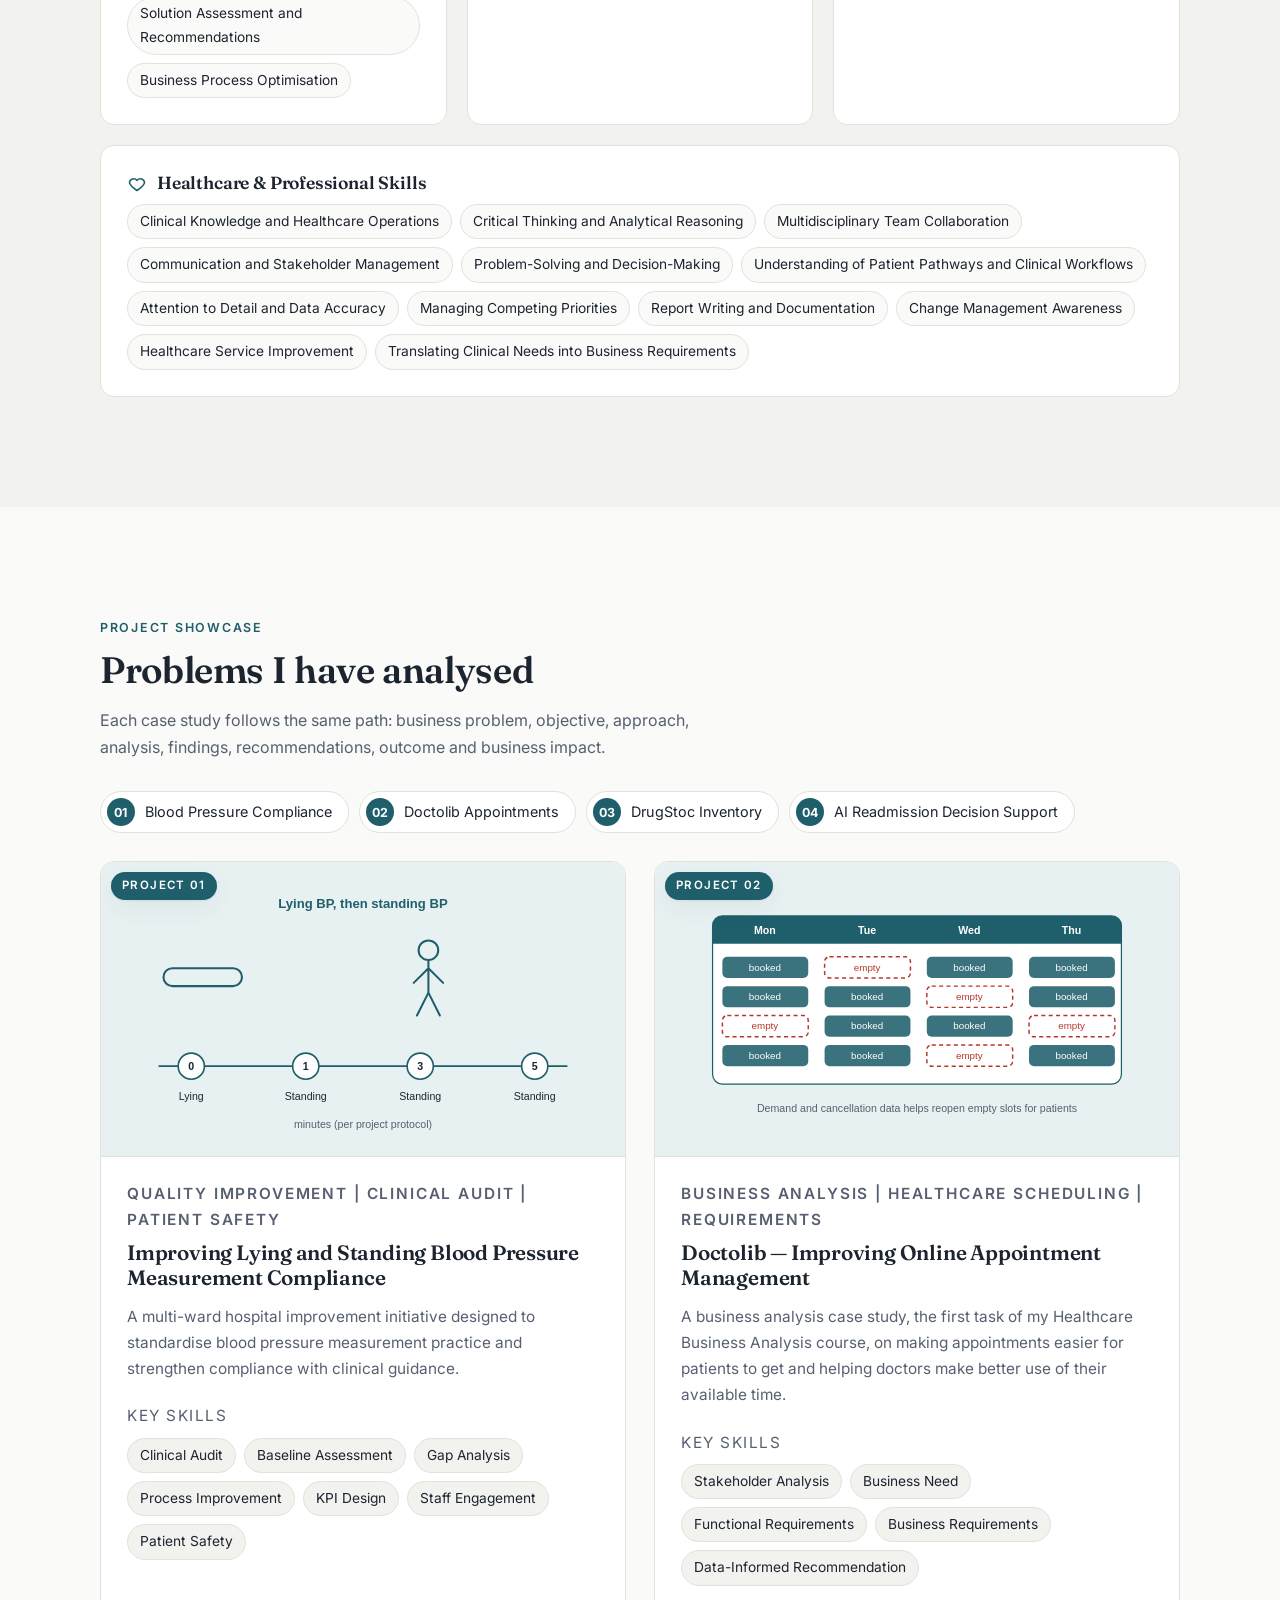
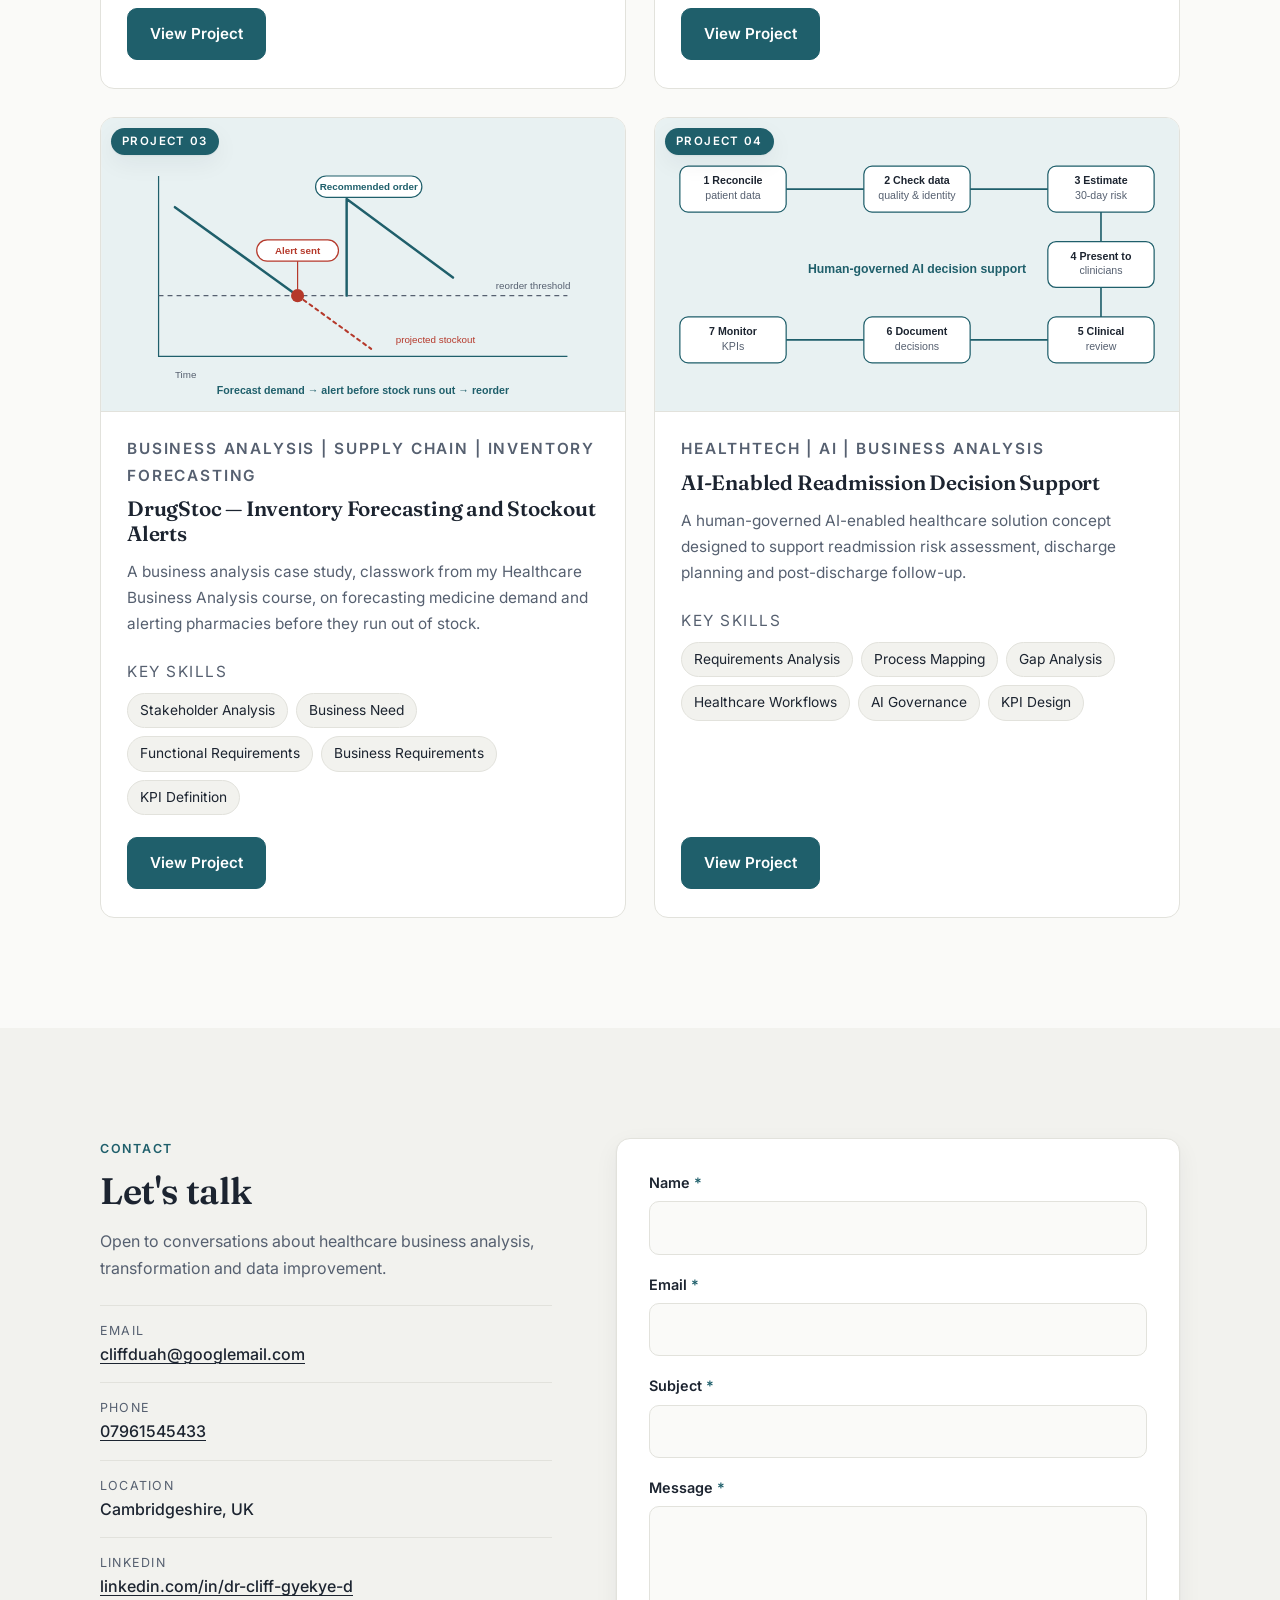
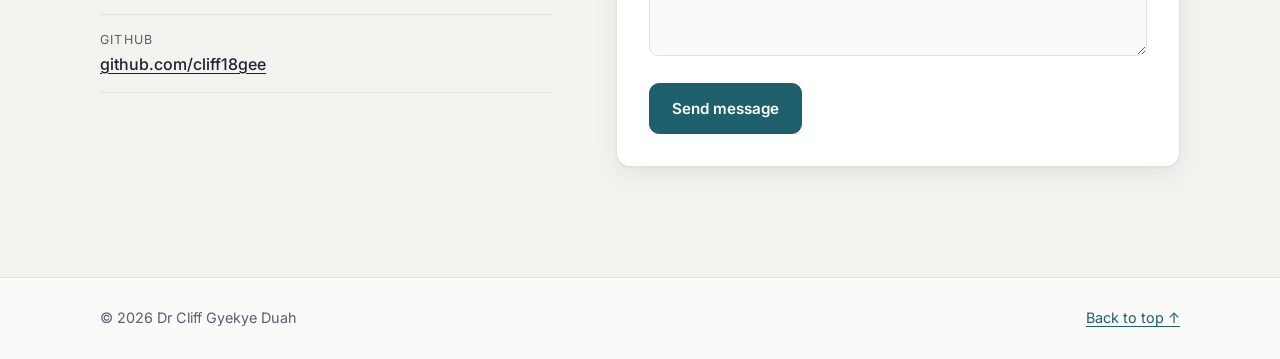
==== commit c88d5be7: "Add files via upload" ====
--- a/index.html
+++ b/index.html
@@ -93,7 +93,7 @@
           </div>
           <div class="stats">
             <div class="stat"><strong data-bind="yearsExperience">7+</strong><span>Years in healthcare</span></div>
-            <div class="stat"><strong>2</strong><span>Featured projects</span></div>
+            <div class="stat"><strong>4</strong><span>Featured projects</span></div>
             <div class="stat"><strong data-bind="location" style="font-size:1.15rem;line-height:1.7">Cambridgeshire, UK</strong><span>Based in</span></div>
           </div>
         </div>
@@ -250,23 +250,16 @@
           <h2 class="section-title" id="projects-title">Problems I have analysed</h2>
           <p class="section-intro">Each case study follows the same path: business problem, objective, approach, analysis, findings, recommendations, outcome and business impact.</p>
         </div>
+        <nav class="project-index reveal" aria-label="Project index">
+          <a href="projects/bp-compliance.html"><b>01</b>Blood Pressure Compliance</a>
+          <a href="projects/doctolib.html"><b>02</b>Doctolib Appointments</a>
+          <a href="projects/drugstoc.html"><b>03</b>DrugStoc Inventory</a>
+          <a href="projects/ai-readmission.html"><b>04</b>AI Readmission Decision Support</a>
+        </nav>
         <div class="projects-grid">
 
           <article class="project-card reveal">
-            <img src="assets/images/project-01.svg" width="640" height="360" loading="lazy" alt="Illustration of a seven-step AI-assisted discharge and follow-up workflow">
-            <div class="project-body">
-              <p class="category">HealthTech | AI | Business Analysis</p>
-              <h3>POD Orion — AI-Enabled Readmission Decision Support</h3>
-              <p>A human-governed AI-enabled healthcare solution concept designed to support readmission risk assessment, discharge planning and post-discharge follow-up.</p>
-              <p class="skills-label">Key skills</p>
-              <ul class="tags">
-                <li>Requirements Analysis</li><li>Process Mapping</li><li>Gap Analysis</li><li>Healthcare Workflows</li><li>AI Governance</li><li>KPI Design</li>
-              </ul>
-              <a class="btn" href="projects/pod-orion.html">View Project</a>
-            </div>
-          </article>
-
-          <article class="project-card reveal">
+            <span class="project-num">Project 01</span>
             <img src="assets/images/project-02.svg" width="640" height="360" loading="lazy" alt="Illustration of lying and standing blood pressure measurement at 1, 3 and 5 minutes">
             <div class="project-body">
               <p class="category">Quality Improvement | Clinical Audit | Patient Safety</p>
@@ -280,6 +273,51 @@
             </div>
           </article>
 
+          <article class="project-card reveal">
+            <span class="project-num">Project 02</span>
+            <img src="assets/images/project-03.svg" width="640" height="360" loading="lazy" alt="Illustration of an appointment calendar with booked and empty slots">
+            <div class="project-body">
+              <p class="category">Business Analysis | Healthcare Scheduling | Requirements</p>
+              <h3>Doctolib — Improving Online Appointment Management</h3>
+              <p>A business analysis case study, the first task of my Healthcare Business Analysis course, on making appointments easier for patients to get and helping doctors make better use of their available time.</p>
+              <p class="skills-label">Key skills</p>
+              <ul class="tags">
+                <li>Stakeholder Analysis</li><li>Business Need</li><li>Functional Requirements</li><li>Business Requirements</li><li>Data-Informed Recommendation</li>
+              </ul>
+              <a class="btn" href="projects/doctolib.html">View Project</a>
+            </div>
+          </article>
+
+          <article class="project-card reveal">
+            <span class="project-num">Project 03</span>
+            <img src="assets/images/project-04.svg" width="640" height="360" loading="lazy" alt="Illustration of medicine stock falling towards a reorder threshold, with an alert and a recommended order">
+            <div class="project-body">
+              <p class="category">Business Analysis | Supply Chain | Inventory Forecasting</p>
+              <h3>DrugStoc — Inventory Forecasting and Stockout Alerts</h3>
+              <p>A business analysis case study, classwork from my Healthcare Business Analysis course, on forecasting medicine demand and alerting pharmacies before they run out of stock.</p>
+              <p class="skills-label">Key skills</p>
+              <ul class="tags">
+                <li>Stakeholder Analysis</li><li>Business Need</li><li>Functional Requirements</li><li>Business Requirements</li><li>KPI Definition</li>
+              </ul>
+              <a class="btn" href="projects/drugstoc.html">View Project</a>
+            </div>
+          </article>
+
+          <article class="project-card reveal">
+            <span class="project-num">Project 04</span>
+            <img src="assets/images/project-01.svg" width="640" height="360" loading="lazy" alt="Illustration of a seven-step AI-assisted discharge and follow-up workflow">
+            <div class="project-body">
+              <p class="category">HealthTech | AI | Business Analysis</p>
+              <h3>AI-Enabled Readmission Decision Support</h3>
+              <p>A human-governed AI-enabled healthcare solution concept designed to support readmission risk assessment, discharge planning and post-discharge follow-up.</p>
+              <p class="skills-label">Key skills</p>
+              <ul class="tags">
+                <li>Requirements Analysis</li><li>Process Mapping</li><li>Gap Analysis</li><li>Healthcare Workflows</li><li>AI Governance</li><li>KPI Design</li>
+              </ul>
+              <a class="btn" href="projects/ai-readmission.html">View Project</a>
+            </div>
+          </article>
+
         </div>
       </div>
     </section>
--- a/assets/css/style.css
+++ b/assets/css/style.css
@@ -294,3 +294,78 @@
   .reveal { opacity: 1; transform: none; }
 }
 @media print { .nav, .btn, footer { display: none; } }
+
+/* ---------- Project numbering + extra case-study components ---------- */
+.project-card { position: relative; }
+.project-num {
+  position: absolute; top: 10px; left: 10px; z-index: 2;
+  background: var(--accent); color: var(--accent-contrast);
+  font-size: .72rem; font-weight: 600; letter-spacing: .12em; text-transform: uppercase;
+  padding: 4px 11px; border-radius: 999px; box-shadow: var(--shadow);
+}
+.project-index { display: flex; flex-wrap: wrap; gap: 10px; margin: -8px 0 28px; }
+.project-index a {
+  display: inline-flex; align-items: center; gap: 10px; text-decoration: none; color: var(--text);
+  border: 1px solid var(--border); background: var(--surface); border-radius: 999px; padding: 6px 16px 6px 6px; font-size: .9rem;
+  transition: border-color .2s, background .2s;
+}
+.project-index a:hover { border-color: var(--accent); background: var(--accent-soft); }
+.project-index b {
+  display: grid; place-items: center; width: 28px; height: 28px; border-radius: 50%;
+  background: var(--accent); color: var(--accent-contrast); font-size: .78rem; letter-spacing: .04em;
+}
+.case-count { display: inline-flex; align-items: center; gap: 8px; }
+.case-count b { background: var(--accent); color: var(--accent-contrast); padding: 3px 10px; border-radius: 999px; letter-spacing: .1em; }
+
+.journey { display: grid; grid-template-columns: repeat(auto-fit, minmax(150px, 1fr)); gap: 12px; margin: 22px 0 6px; counter-reset: j; }
+.journey div {
+  position: relative; counter-increment: j; background: var(--surface); border: 1px solid var(--border);
+  border-radius: 12px; padding: 16px 16px 14px; color: var(--text); font-size: .93rem;
+}
+.journey div::before { content: "0" counter(j); display: block; font-size: .72rem; font-weight: 600; letter-spacing: .14em; color: var(--accent); margin-bottom: 4px; }
+.journey strong { display: block; font-family: var(--font-serif); font-size: 1.02rem; color: var(--text); margin-bottom: 2px; }
+.journey span { color: var(--text-muted); font-size: .86rem; line-height: 1.45; display: block; }
+.journey div:not(:last-child)::after {
+  content: "→"; position: absolute; right: -11px; top: 50%; transform: translateY(-50%); z-index: 1;
+  width: 20px; height: 20px; display: grid; place-items: center; border-radius: 50%;
+  background: var(--accent); color: var(--accent-contrast); font-size: .72rem;
+}
+.people { display: grid; grid-template-columns: repeat(auto-fill, minmax(190px, 1fr)); gap: 12px; margin: 18px 0; counter-reset: p; }
+.people li {
+  counter-increment: p; display: flex; align-items: center; gap: 12px; background: var(--surface);
+  border: 1px solid var(--border); border-radius: 12px; padding: 12px 14px; color: var(--text) !important; font-weight: 500;
+}
+.people li::before {
+  content: counter(p); flex: none; width: 28px; height: 28px; border-radius: 50%; display: grid; place-items: center;
+  background: var(--accent-soft); color: var(--accent); font-weight: 700; font-size: .82rem;
+}
+.req-cols { display: grid; grid-template-columns: repeat(auto-fit, minmax(260px, 1fr)); gap: 16px; margin: 18px 0; }
+.req-card { border: 1px solid var(--border); background: var(--surface); border-radius: 12px; padding: 18px 20px; }
+.req-card h3 { font-family: var(--font-sans); font-size: .82rem; text-transform: uppercase; letter-spacing: .1em; color: var(--accent); margin-bottom: 10px; }
+.req-card ol { counter-reset: r; display: grid; gap: 10px; }
+.req-card li { counter-increment: r; display: flex; gap: 12px; color: var(--text); font-size: .95rem; line-height: 1.5; }
+.req-card li::before { content: attr(data-id); flex: none; font-weight: 700; font-size: .78rem; color: var(--accent); padding-top: .15em; min-width: 2.4em; }
+.case-nav .mid { align-self: center; color: var(--text-muted); font-size: .88rem; }
+@media (max-width: 640px) { .journey div:not(:last-child)::after { display: none; } }
+.people, .req-card ol { padding: 0; list-style: none; }
+.people { margin-left: 0; margin-right: 0; }
+@media (min-width: 900px) {
+  .projects-grid .project-card:last-child:nth-child(odd) { grid-column: 1 / -1; flex-direction: row; }
+  .projects-grid .project-card:last-child:nth-child(odd) img { width: 46%; aspect-ratio: auto; height: auto; object-fit: contain; background: #e8f1f2; border-bottom: 0; border-right: 1px solid var(--border); }
+  .projects-grid .project-card:last-child:nth-child(odd) .project-body { justify-content: center; }
+}
+
+/* ---------- DrugStoc page extras ---------- */
+.journey.six { grid-template-columns: repeat(3, 1fr); }
+.journey.six div:nth-child(3n)::after { display: none; }
+.journey.six div:nth-child(3n+1) { margin-left: 0; }
+@media (max-width: 560px) { .journey.six { grid-template-columns: repeat(2, 1fr); } .journey.six div:nth-child(3n)::after { display: none; } }
+.question { font-family: var(--font-serif); font-size: 1.15rem; line-height: 1.45; color: var(--text) !important; }
+.req-card li span b { display: block; color: var(--text); font-weight: 600; margin-bottom: 1px; }
+.table-wrap { overflow-x: auto; margin: 18px 0; border: 1px solid var(--border); border-radius: 12px; background: var(--surface); }
+table.kpi-table { width: 100%; border-collapse: collapse; font-size: .9rem; min-width: 640px; }
+.kpi-table th { text-align: left; font-size: .74rem; text-transform: uppercase; letter-spacing: .1em; color: var(--accent); background: var(--accent-soft); padding: 12px 14px; }
+.kpi-table td { padding: 12px 14px; border-top: 1px solid var(--border); vertical-align: top; color: var(--text-muted); }
+.kpi-table td:first-child { color: var(--text); font-weight: 600; white-space: nowrap; }
+.kpi-table td code { font-family: ui-monospace, SFMono-Regular, Menlo, monospace; font-size: .84rem; color: var(--text); }
+.caption { font-size: .86rem; color: var(--text-muted); margin-top: -8px; }
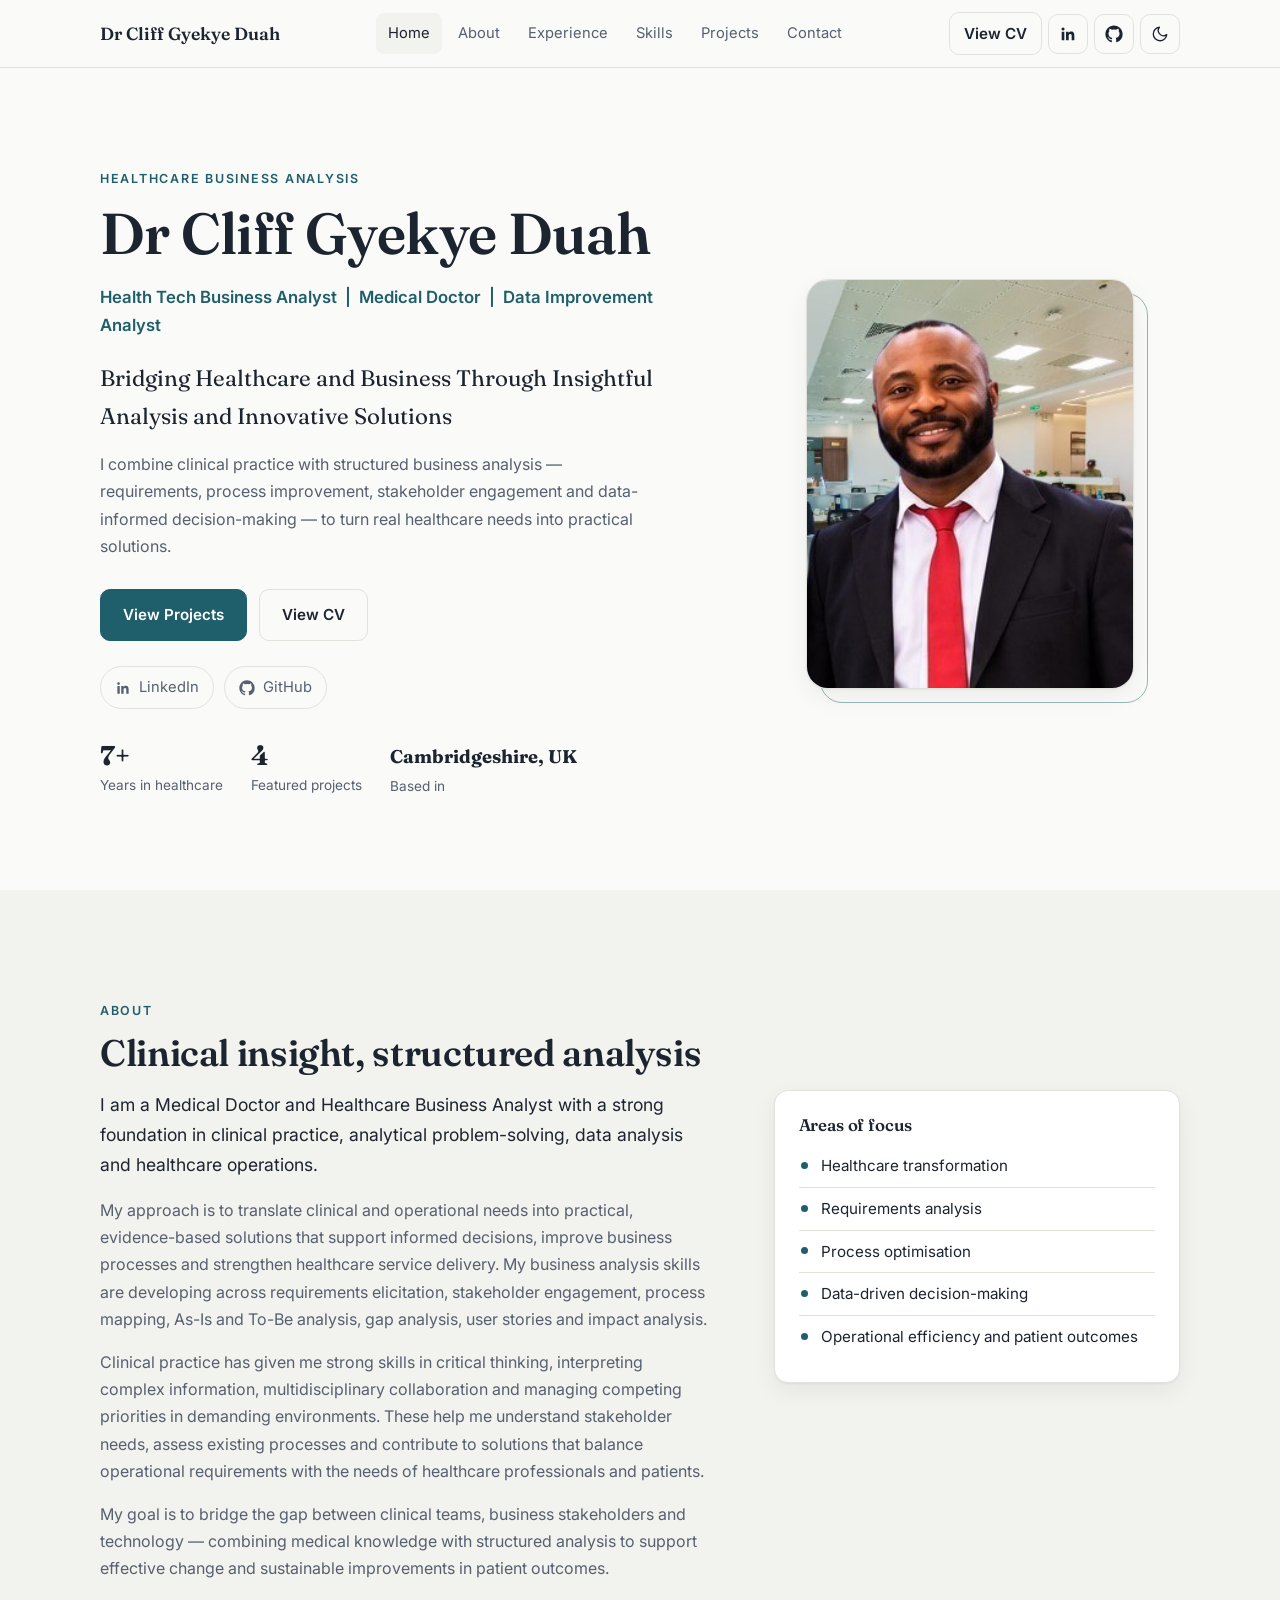
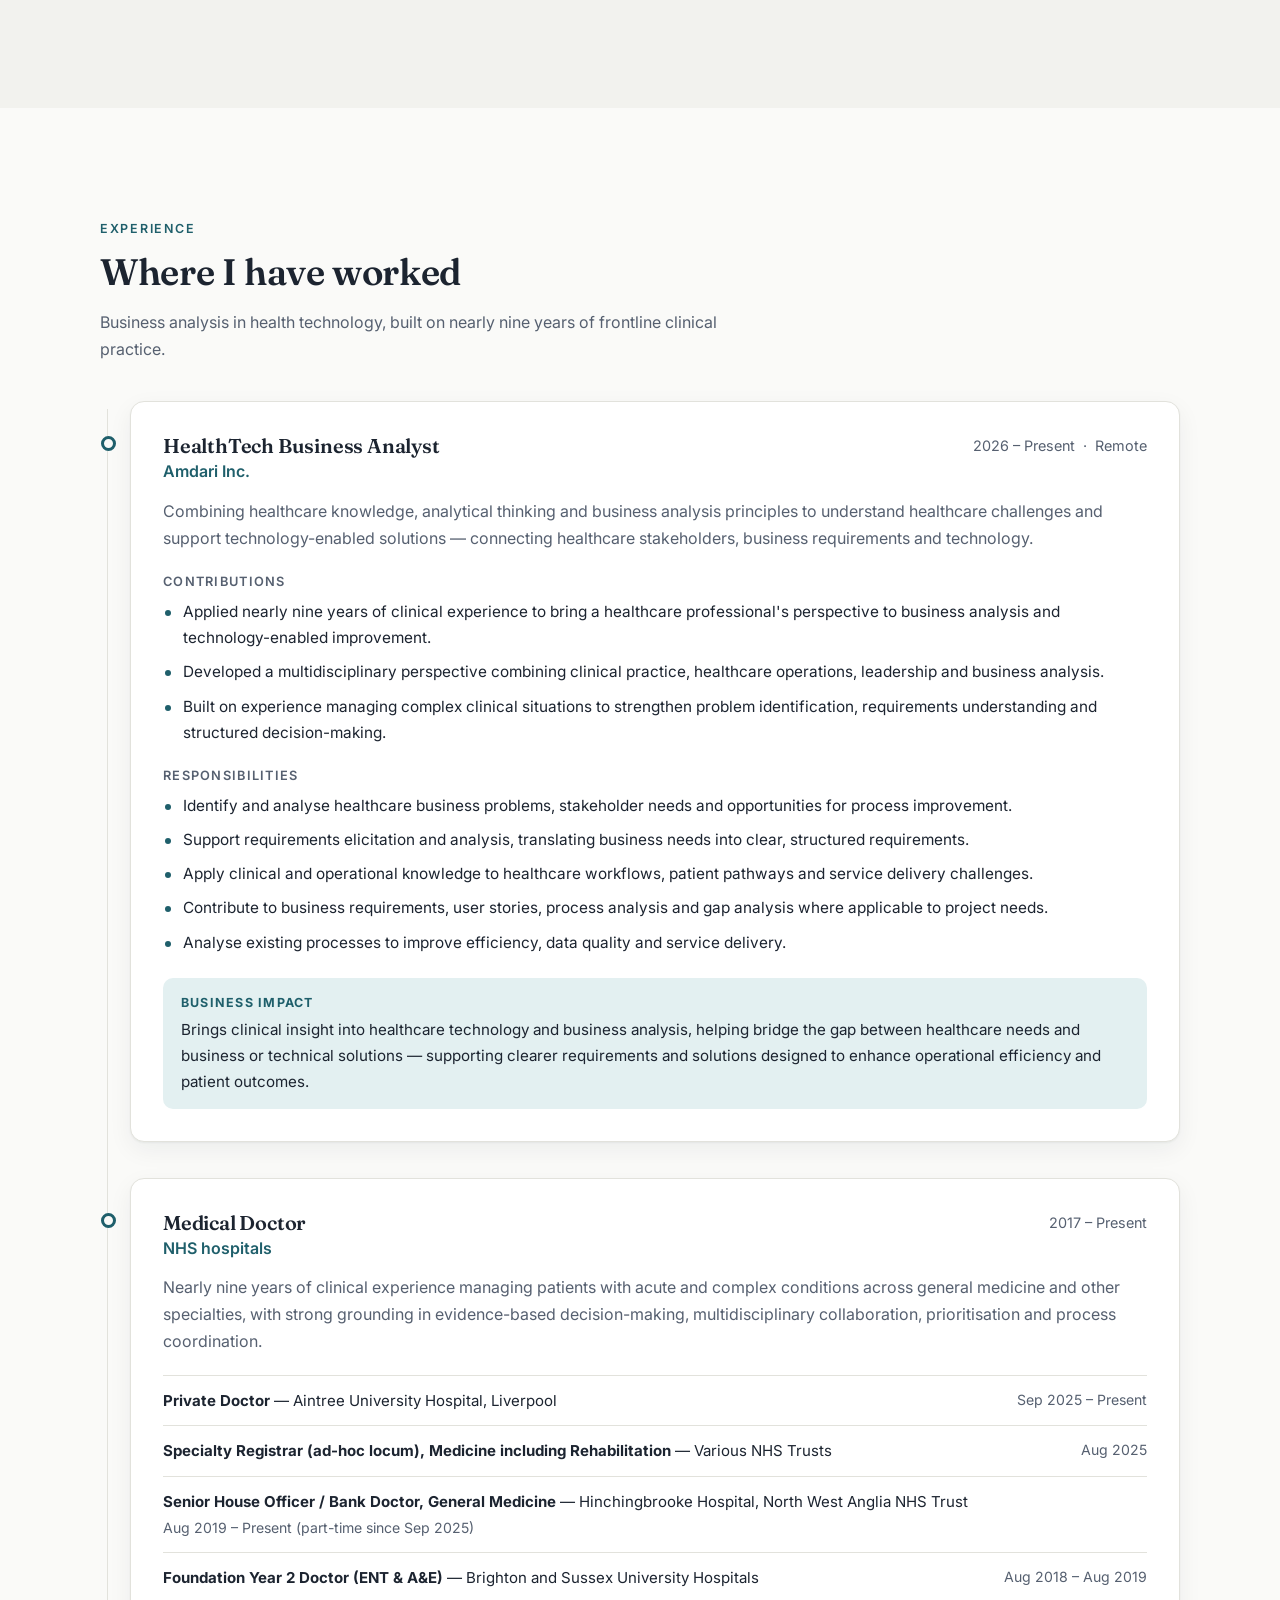
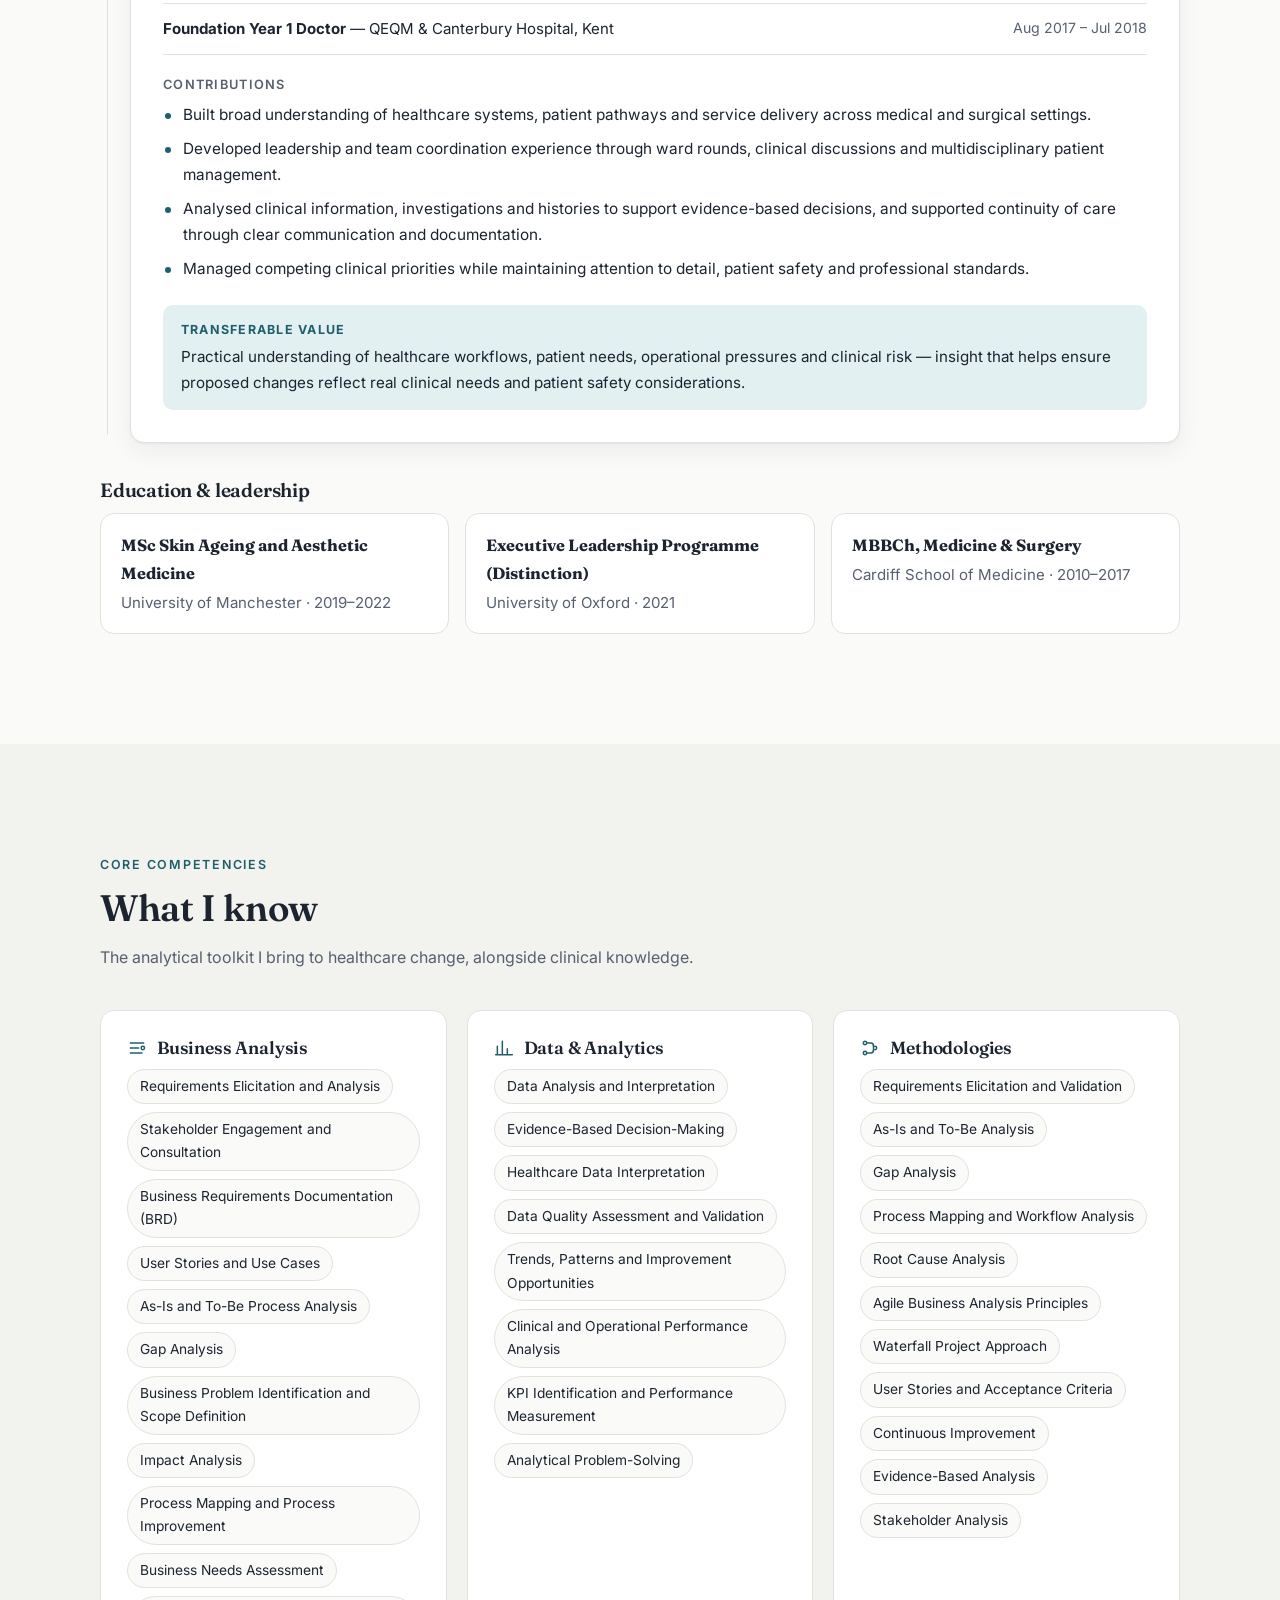
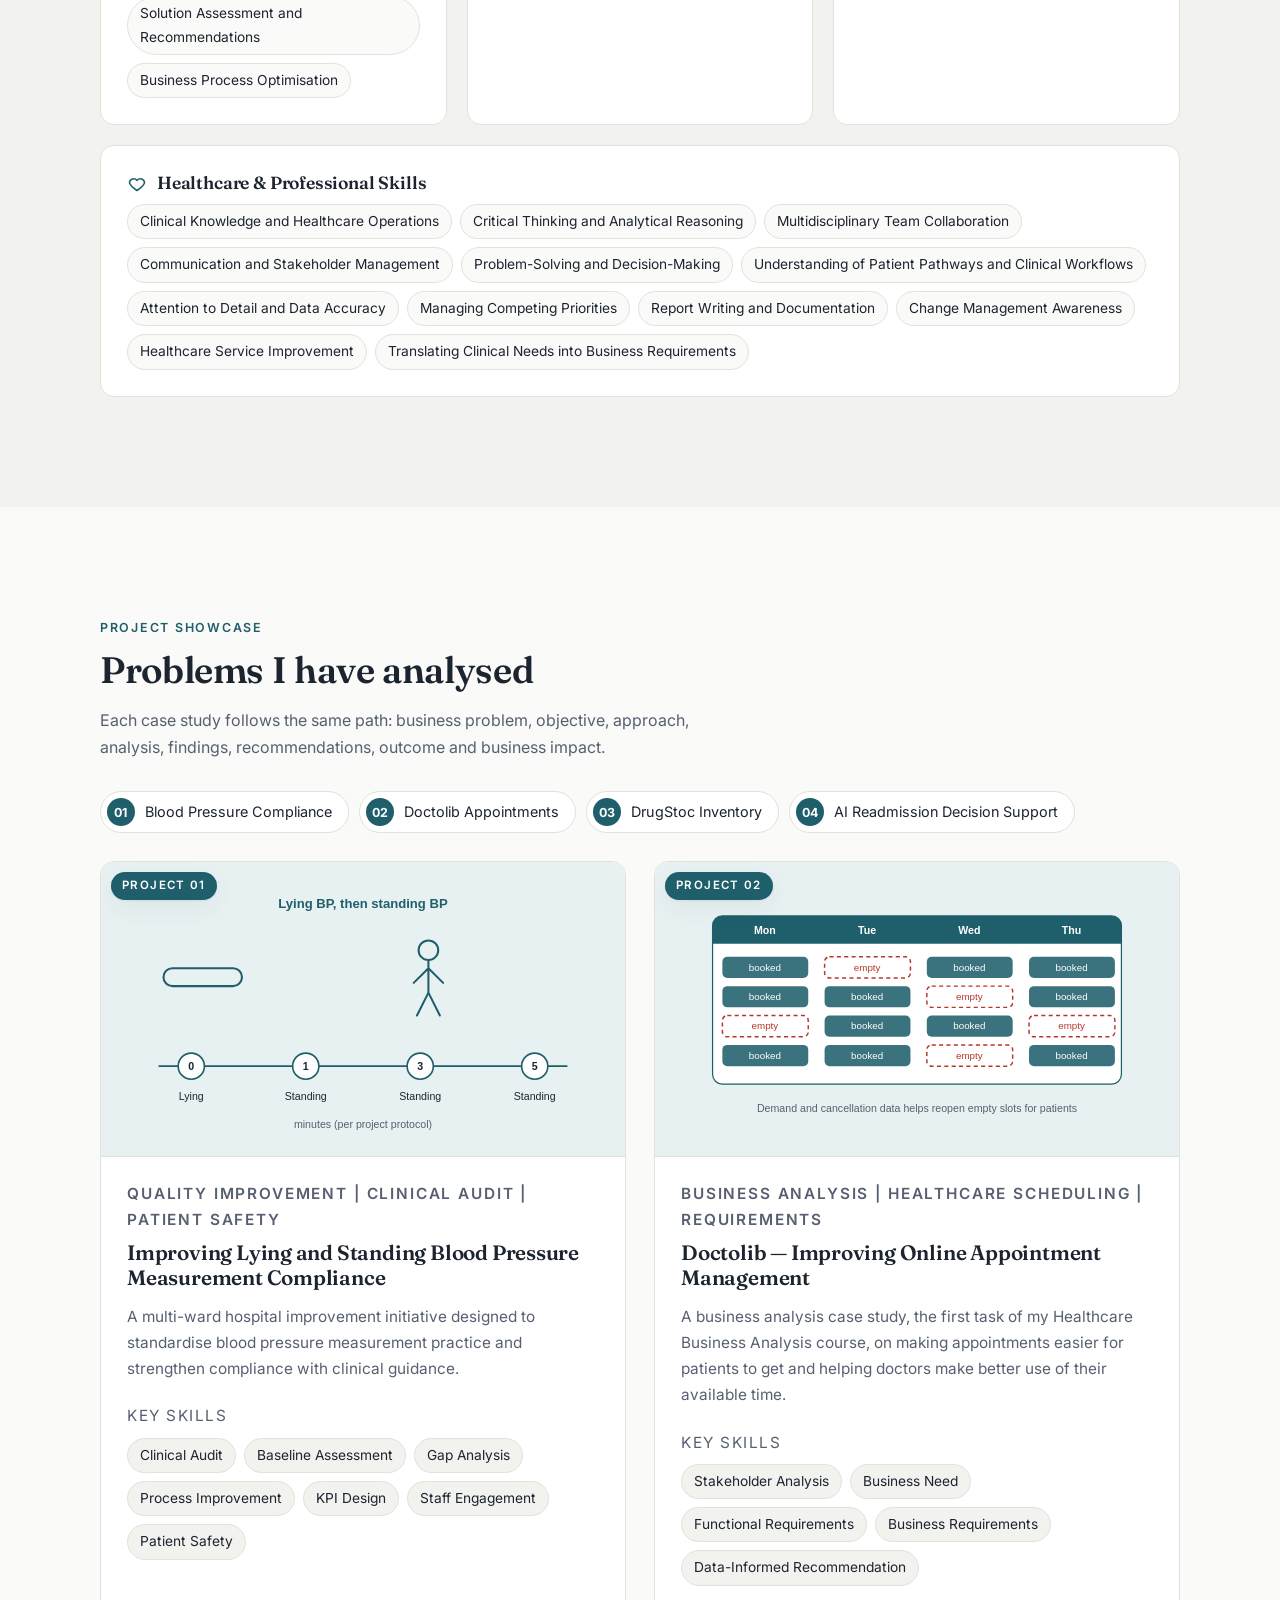
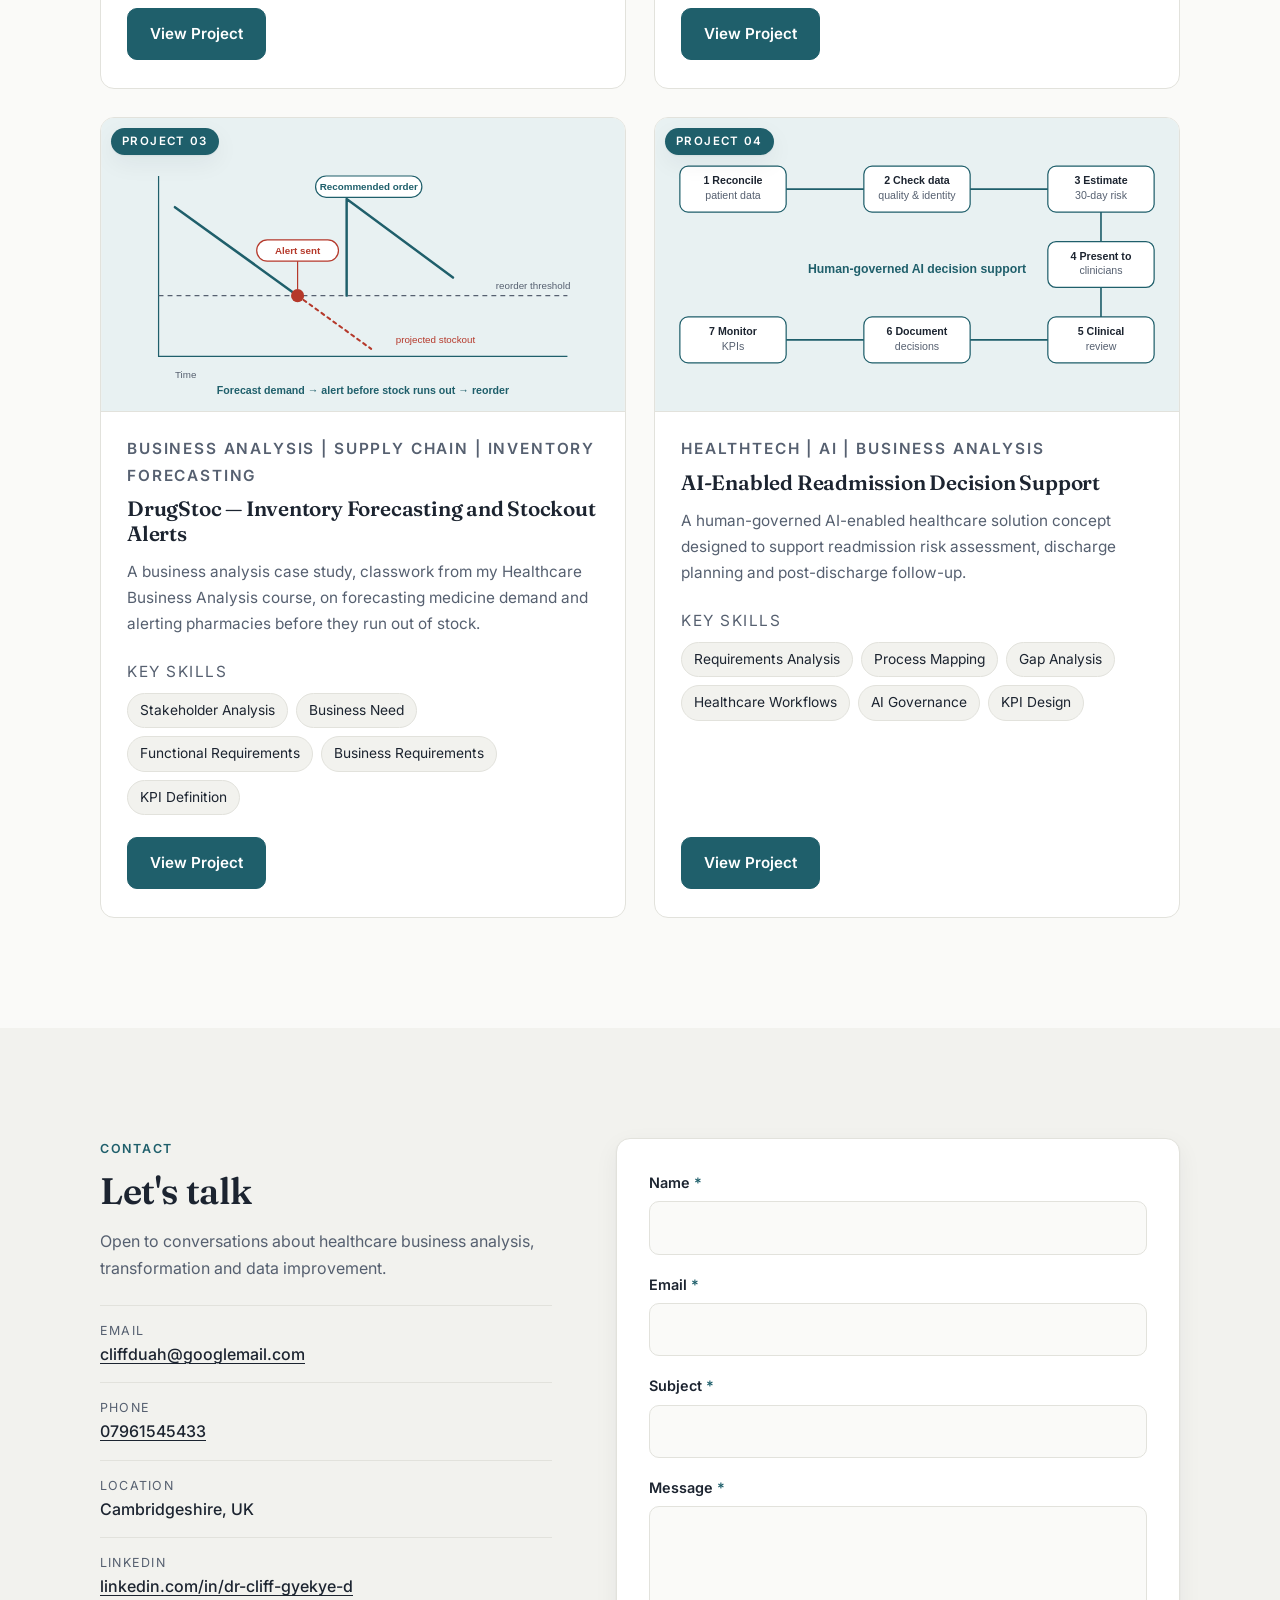
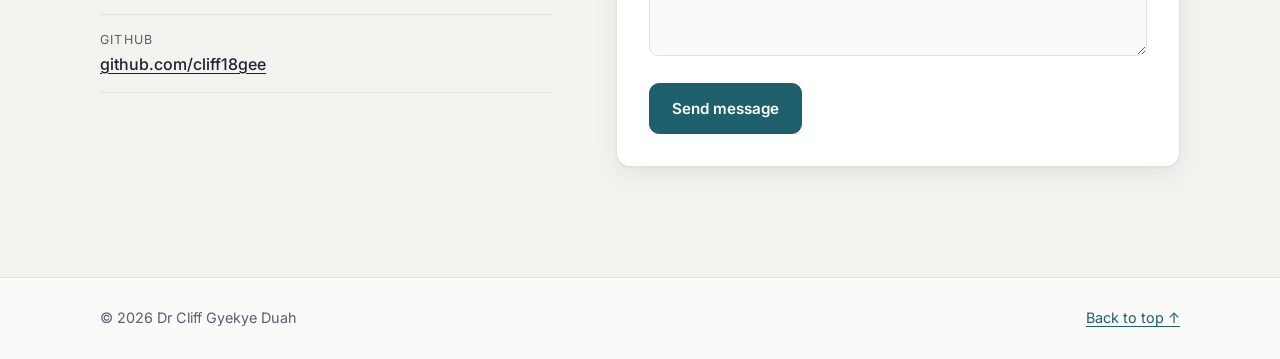
==== commit 1eee5ad3: "Add files via upload" ====
--- a/index.html
+++ b/index.html
@@ -177,8 +177,8 @@
             </div>
             <p class="summary">Nearly nine years of clinical experience managing patients with acute and complex conditions across general medicine and other specialties, with strong grounding in evidence-based decision-making, multidisciplinary collaboration, prioritisation and process coordination.</p>
             <ul class="sub-roles" aria-label="Clinical roles">
-              <li><span><strong>Resident Medical Officer</strong> — Aintree University Hospital, Liverpool</span><span class="when">Oct 2025 – Present</span></li>
-              <li><span><strong>Specialty Registrar (ad-hoc locum), Rehabilitation Medicine</strong> — Various NHS Trusts</span><span class="when">Aug 2025</span></li>
+              <li><span><strong>Private Doctor</strong> — Aintree University Hospital, Liverpool</span><span class="when">Sep 2025 – Present</span></li>
+              <li><span><strong>Specialty Registrar (ad-hoc locum), Medicine including Rehabilitation</strong> — Various NHS Trusts</span><span class="when">Aug 2025</span></li>
               <li><span><strong>Senior House Officer / Bank Doctor, General Medicine</strong> — Hinchingbrooke Hospital, North West Anglia NHS Trust</span><span class="when">Aug 2019 – Present (part-time since Sep 2025)</span></li>
               <li><span><strong>Foundation Year 2 Doctor (ENT &amp; A&amp;E)</strong> — Brighton and Sussex University Hospitals</span><span class="when">Aug 2018 – Aug 2019</span></li>
               <li><span><strong>Foundation Year 1 Doctor</strong> — QEQM &amp; Canterbury Hospital, Kent</span><span class="when">Aug 2017 – Jul 2018</span></li>
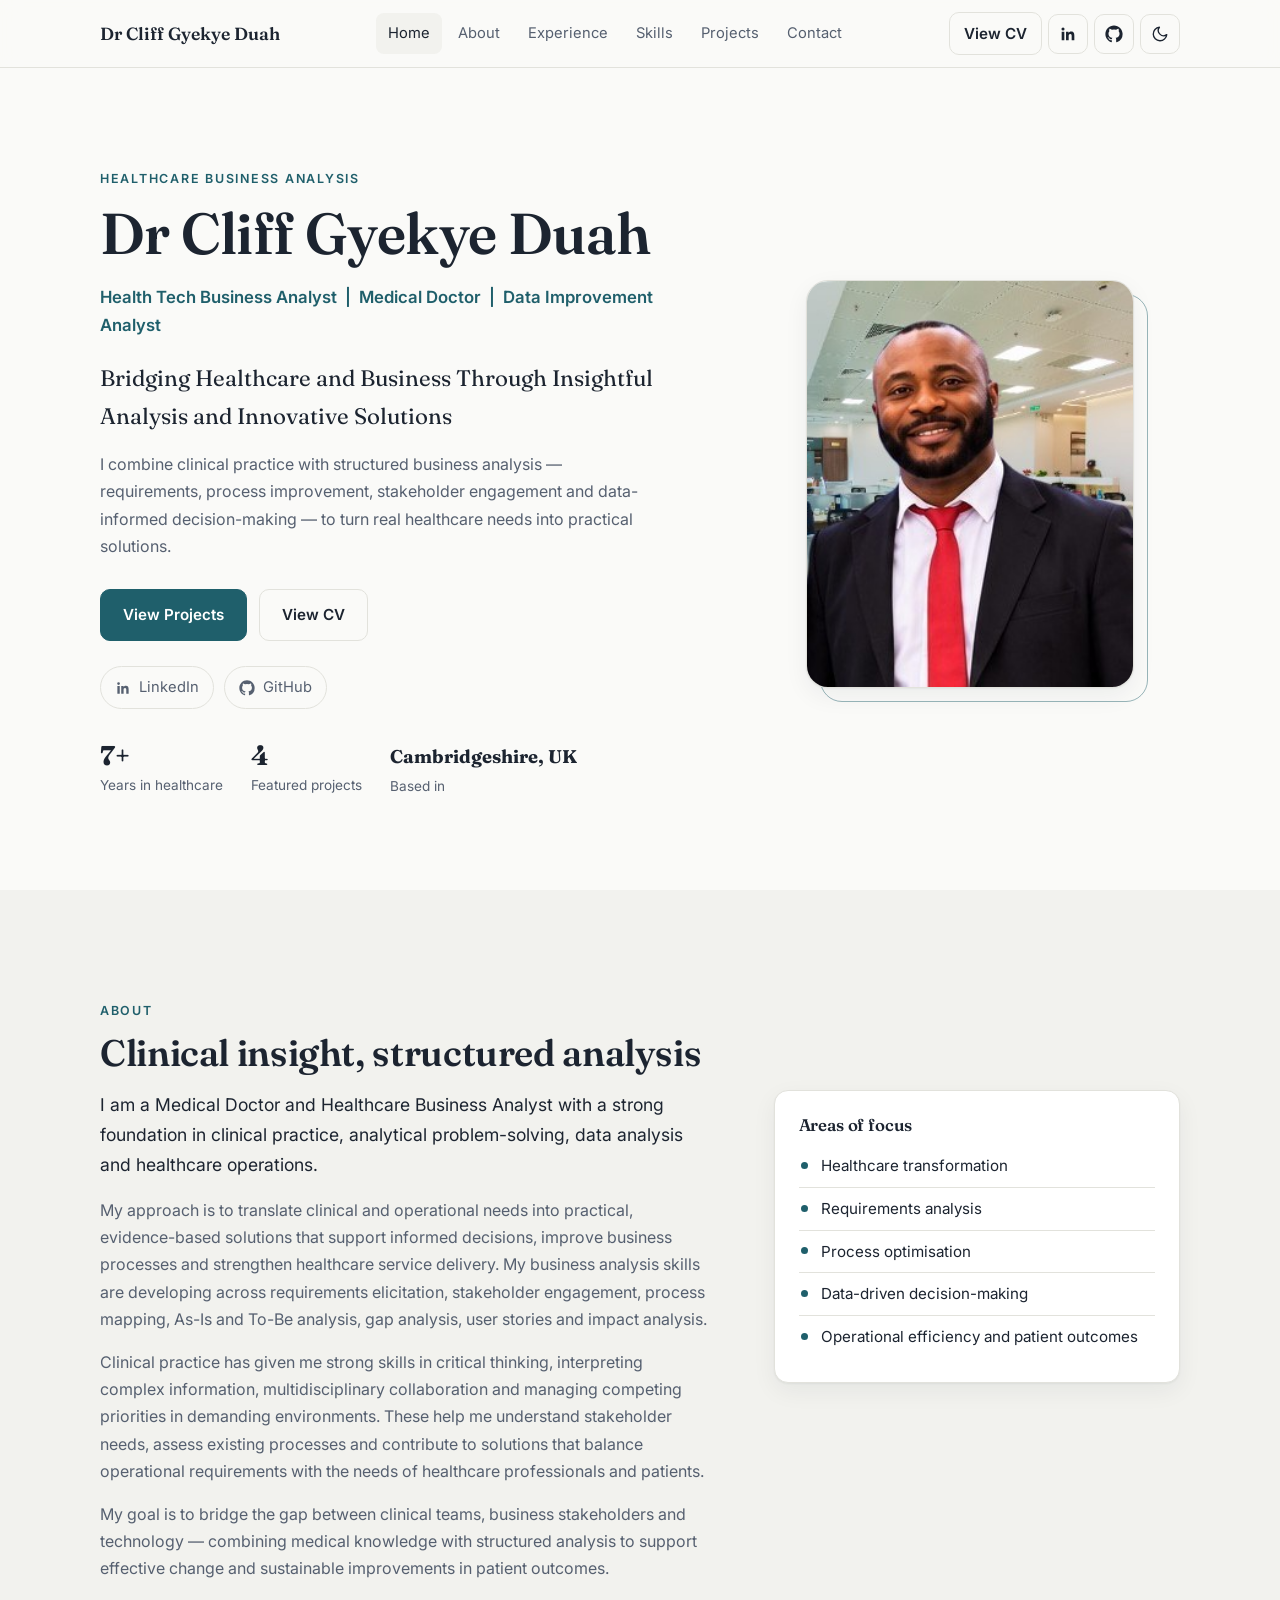
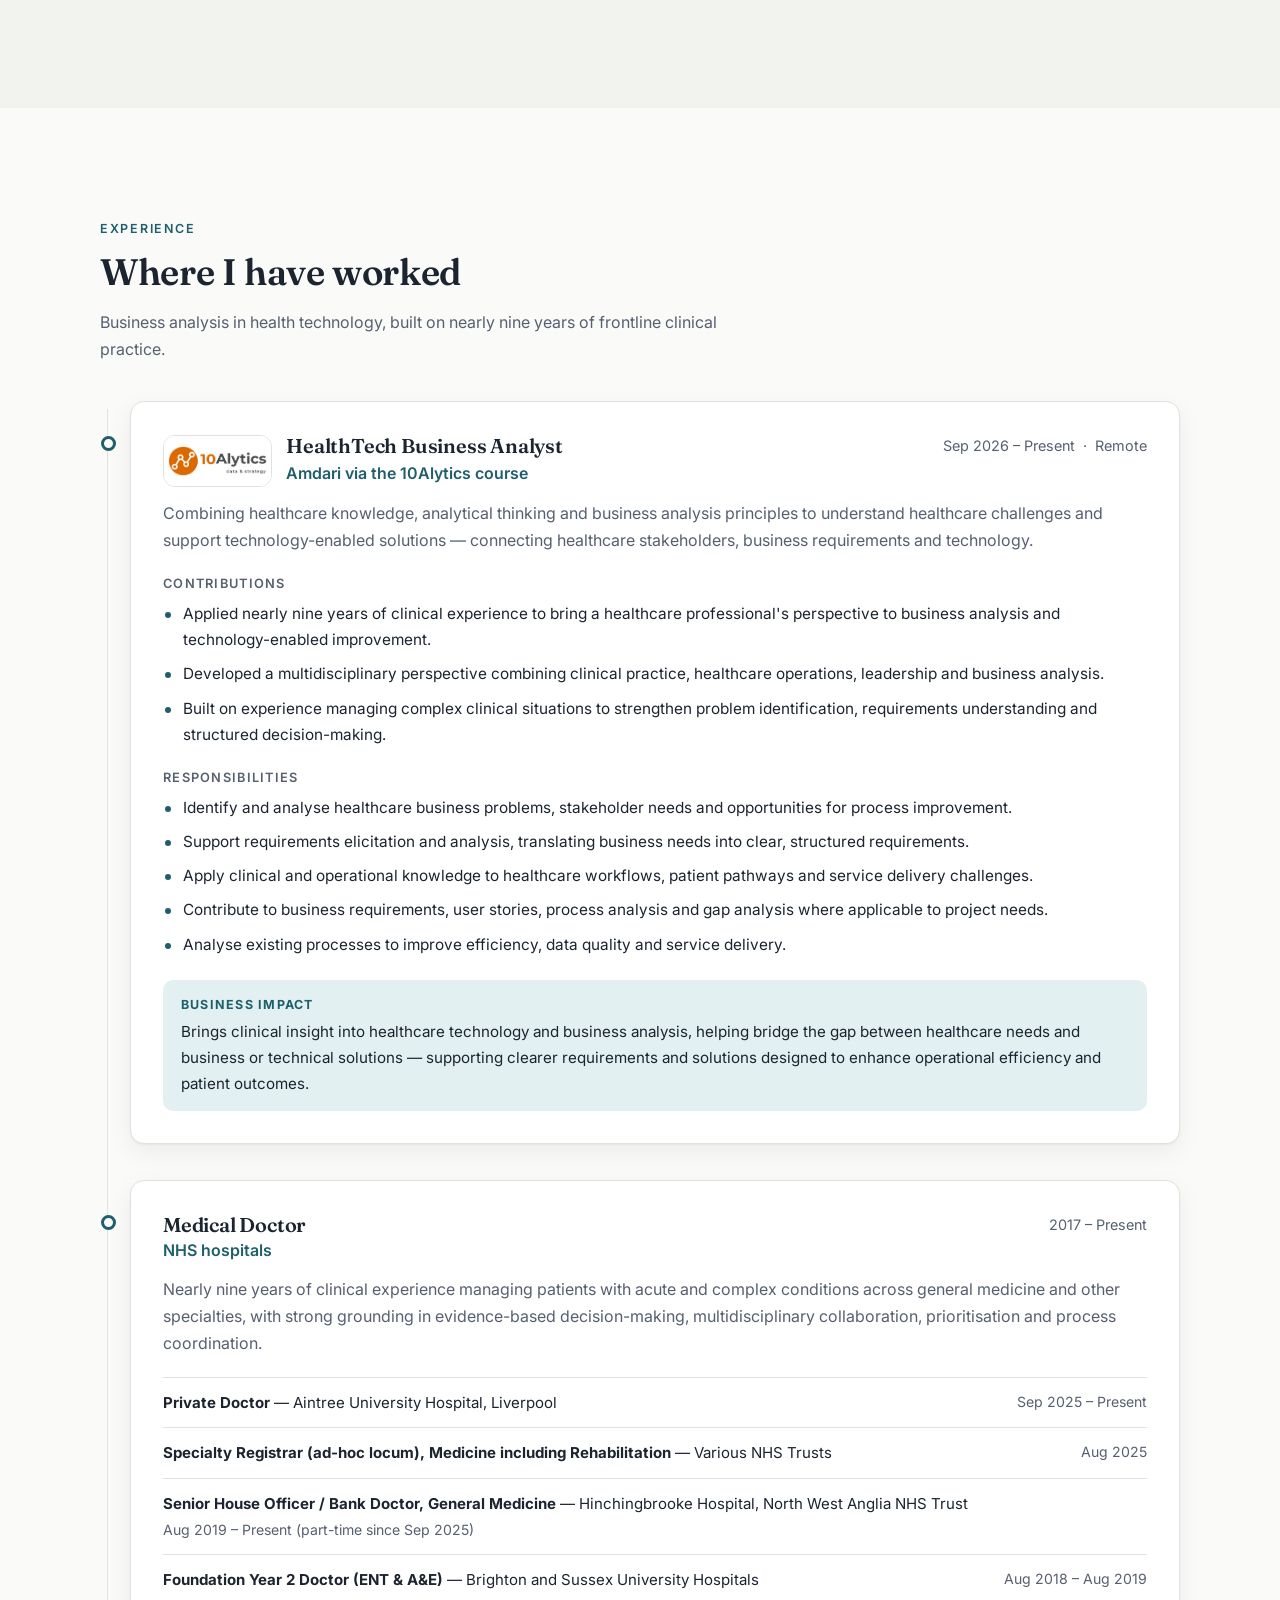
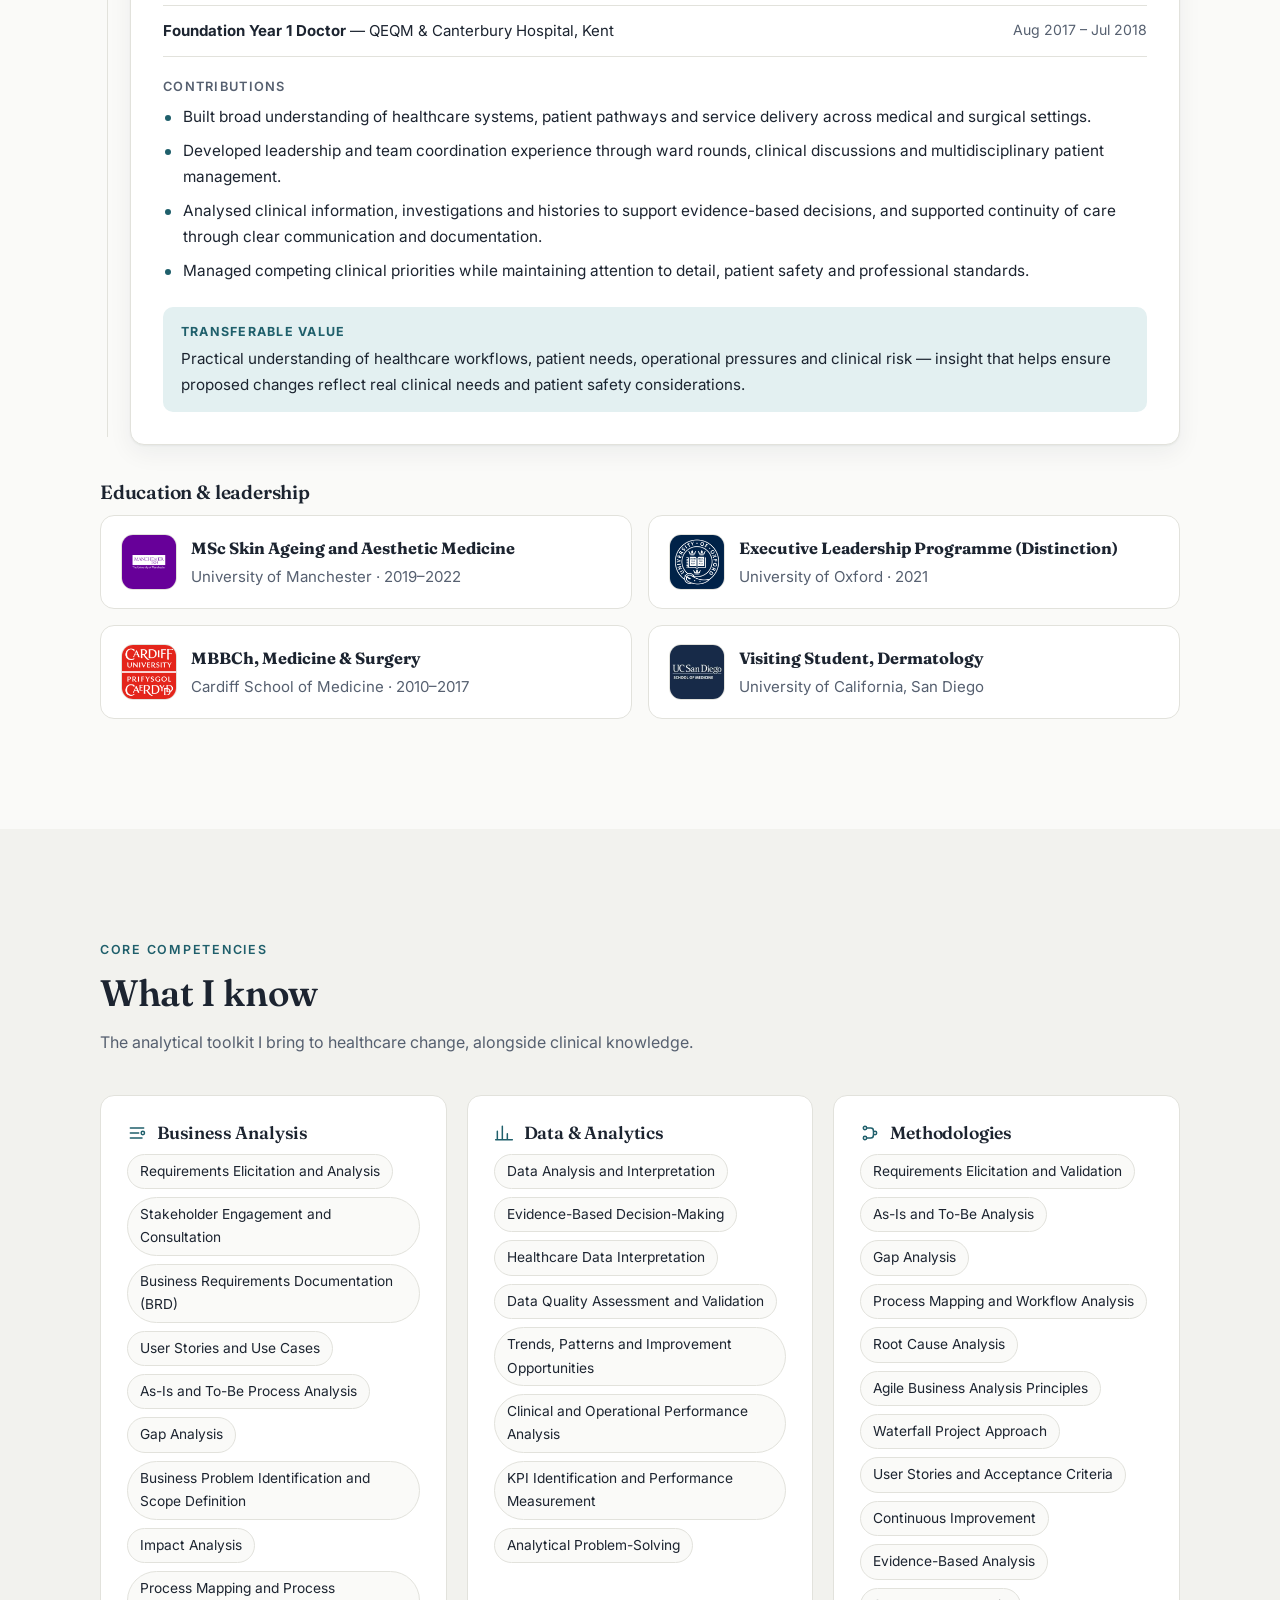
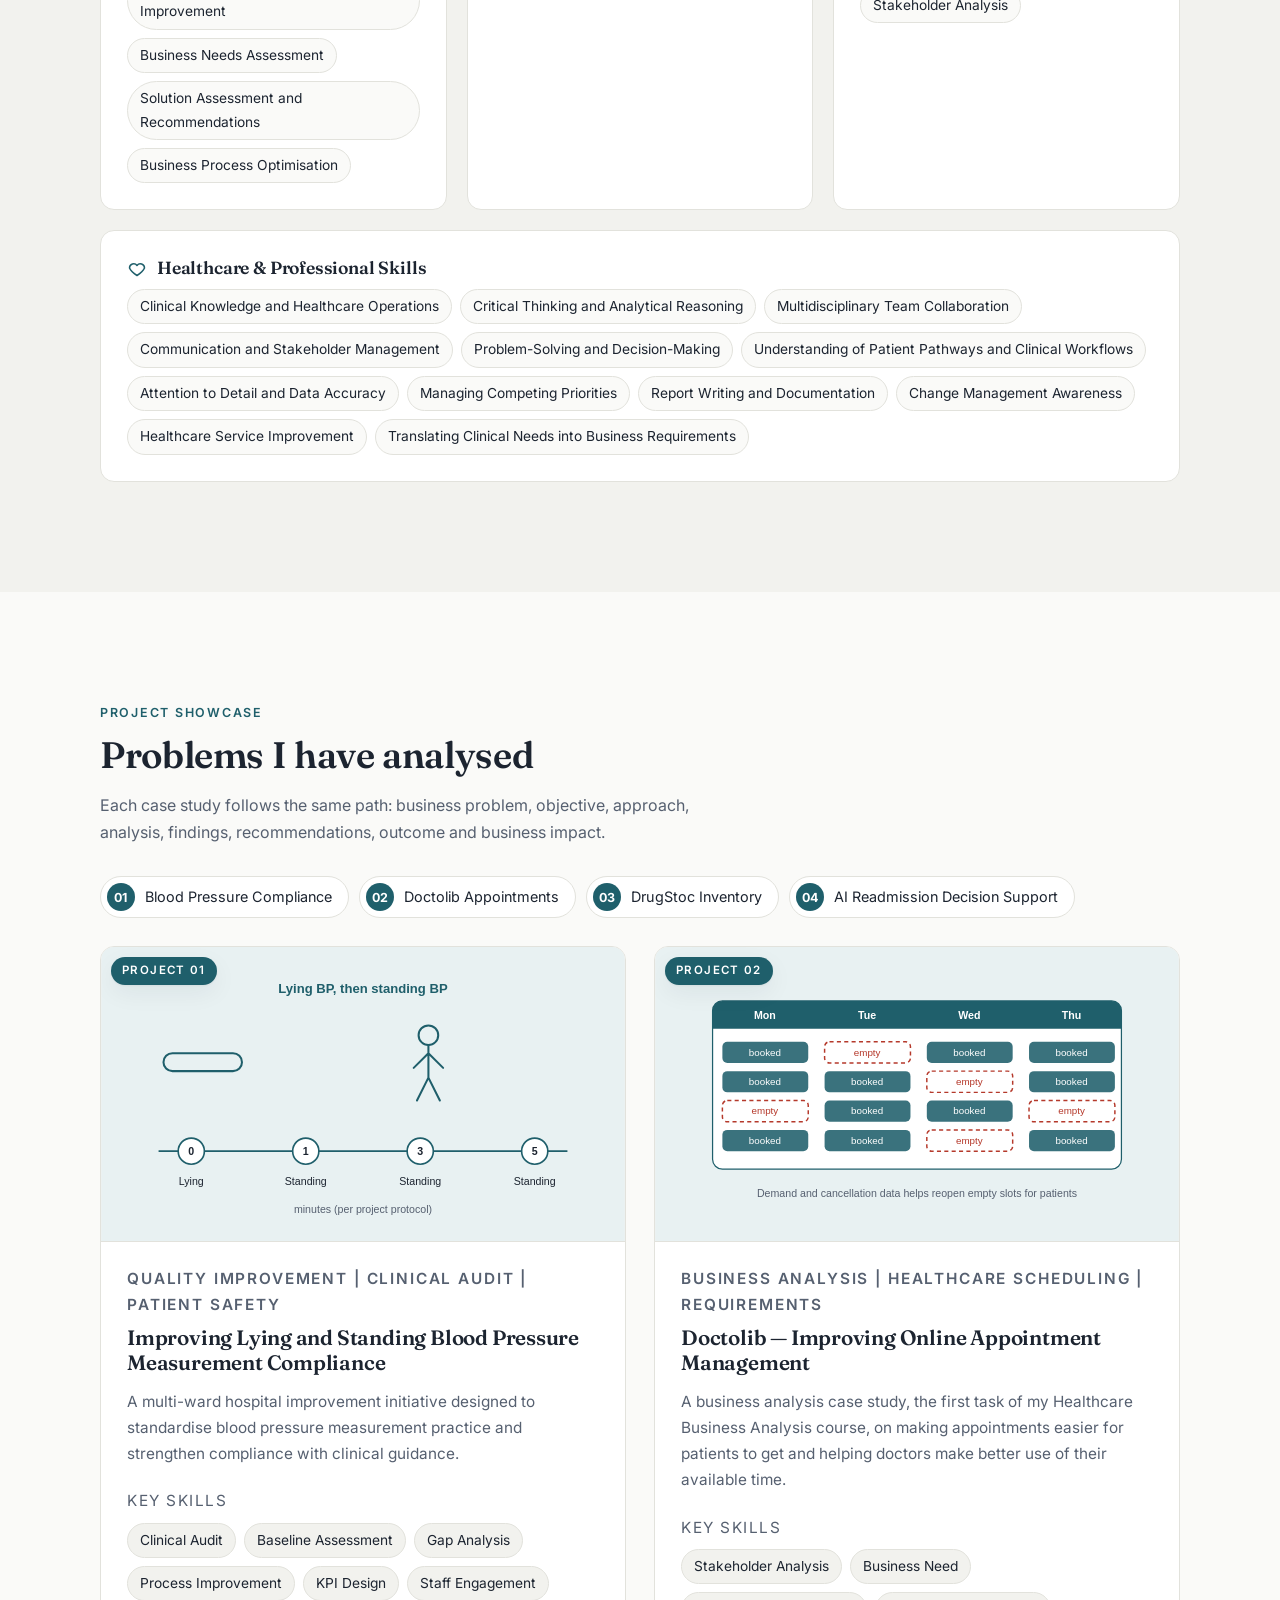
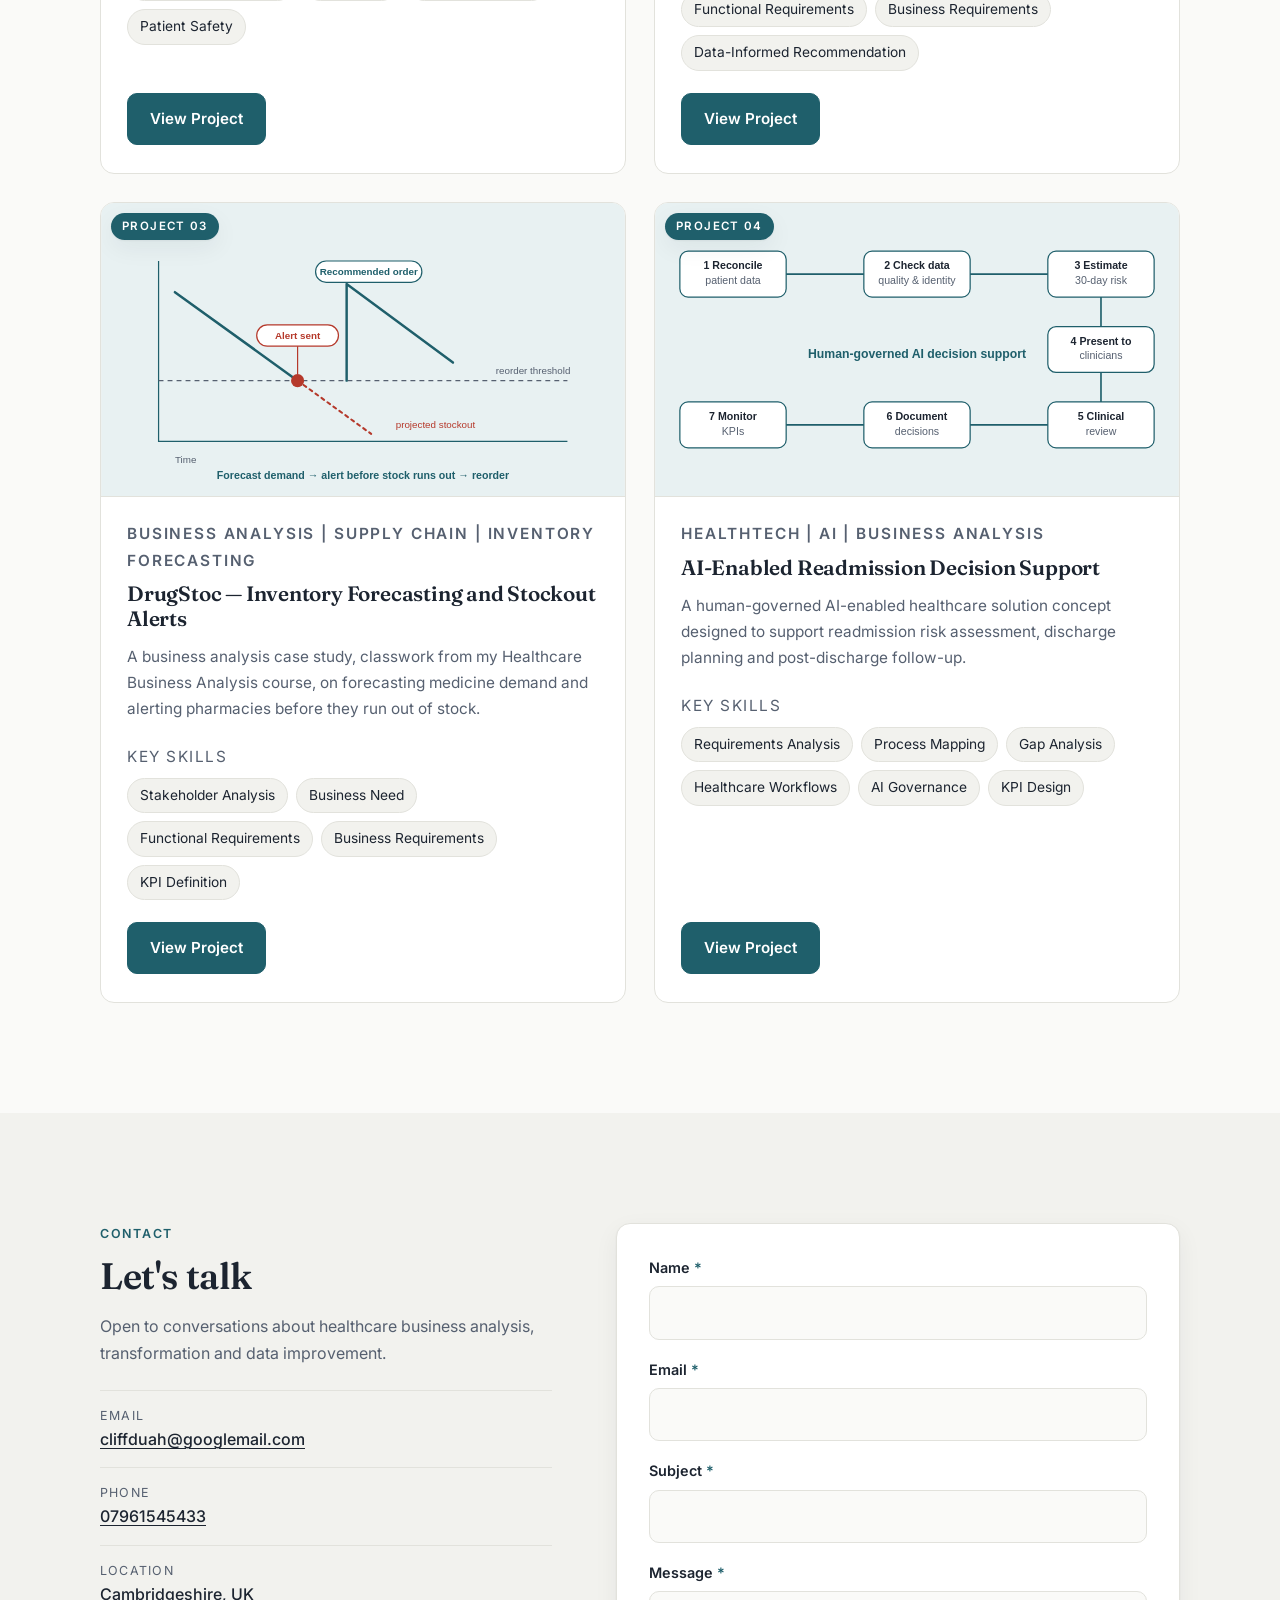
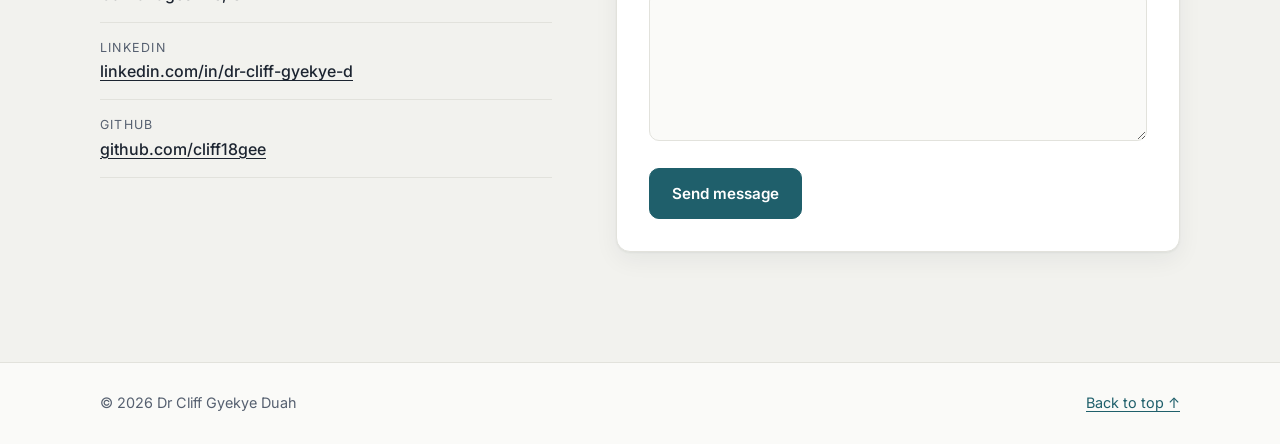
==== commit 3210086d: "Add files via upload" ====
--- a/index.html
+++ b/index.html
@@ -142,11 +142,14 @@
           <!-- JOB 1 -->
           <article class="job reveal">
             <div class="job-head">
-              <div>
-                <h3>HealthTech Business Analyst</h3>
-                <div class="company">Amdari Inc.</div>
+              <div class="job-id">
+                <div class="logos"><span class="logo wide"><img src="assets/images/logos/10alytics.jpg" alt="10Alytics logo" loading="lazy"></span></div>
+                <div>
+                  <h3>HealthTech Business Analyst</h3>
+                  <div class="company">Amdari via the 10Alytics course</div>
+                </div>
               </div>
-              <div class="dates">2026 – Present &nbsp;·&nbsp; Remote</div>
+              <div class="dates">Sep 2026 – Present &nbsp;·&nbsp; Remote</div>
             </div>
             <p class="summary">Combining healthcare knowledge, analytical thinking and business analysis principles to understand healthcare challenges and support technology-enabled solutions — connecting healthcare stakeholders, business requirements and technology.</p>
             <h4>Contributions</h4>
@@ -197,9 +200,10 @@
         <div class="reveal">
           <h3 style="font-size:1.2rem;margin-top:12px">Education &amp; leadership</h3>
           <div class="edu">
-            <div><strong>MSc Skin Ageing and Aesthetic Medicine</strong><span>University of Manchester · 2019–2022</span></div>
-            <div><strong>Executive Leadership Programme (Distinction)</strong><span>University of Oxford · 2021</span></div>
-            <div><strong>MBBCh, Medicine &amp; Surgery</strong><span>Cardiff School of Medicine · 2010–2017</span></div>
+            <div><span class="logo"><img src="assets/images/logos/university-of-manchester.jpg" alt="University of Manchester logo" loading="lazy"></span><span class="edu-text"><strong>MSc Skin Ageing and Aesthetic Medicine</strong><span>University of Manchester · 2019–2022</span></span></div>
+            <div><span class="logo"><img src="assets/images/logos/university-of-oxford.jpg" alt="University of Oxford logo" loading="lazy"></span><span class="edu-text"><strong>Executive Leadership Programme (Distinction)</strong><span>University of Oxford · 2021</span></span></div>
+            <div><span class="logo"><img src="assets/images/logos/cardiff-university.jpg" alt="Cardiff University logo" loading="lazy"></span><span class="edu-text"><strong>MBBCh, Medicine &amp; Surgery</strong><span>Cardiff School of Medicine · 2010–2017</span></span></div>
+            <div><span class="logo"><img src="assets/images/logos/uc-san-diego.jpg" alt="University of California San Diego School of Medicine logo" loading="lazy"></span><span class="edu-text"><strong>Visiting Student, Dermatology</strong><span>University of California, San Diego</span></span></div>
           </div>
         </div>
       </div>
--- a/assets/css/style.css
+++ b/assets/css/style.css
@@ -138,7 +138,7 @@
 .social-link:hover { color: var(--text); border-color: var(--accent); }
 .social-link svg { width: 16px; height: 16px; fill: currentColor; }
 .portrait { justify-self: center; position: relative; width: min(340px, 78%); }
-.portrait img { width: 100%; aspect-ratio: 4 / 5; object-fit: cover; border-radius: 22px; border: 1px solid var(--border); box-shadow: var(--shadow); }
+.portrait img { display: block; width: 100%; height: auto; max-width: 100%; object-fit: contain; background: var(--surface); border-radius: 22px; border: 1px solid var(--border); box-shadow: var(--shadow); }
 .portrait::before { content: ""; position: absolute; inset: 14px -14px -14px 14px; border: 1px solid var(--accent); border-radius: 22px; opacity: .45; z-index: -1; }
 .stats { display: flex; gap: 28px; margin-top: 2rem; flex-wrap: wrap; }
 .stat strong { display: block; font-family: var(--font-serif); font-size: 1.7rem; line-height: 1.1; }
@@ -369,3 +369,29 @@
 .kpi-table td:first-child { color: var(--text); font-weight: 600; white-space: nowrap; }
 .kpi-table td code { font-family: ui-monospace, SFMono-Regular, Menlo, monospace; font-size: .84rem; color: var(--text); }
 .caption { font-size: .86rem; color: var(--text-muted); margin-top: -8px; }
+
+/* ---------- Logos (organisation / university) ---------- */
+.logo {
+  position: relative; flex: none; width: 52px; height: 52px; border-radius: 12px; overflow: hidden;
+  border: 1px solid var(--border); background: #fff; display: grid; place-items: center;
+}
+.logo::before {
+  content: ""; width: 24px; height: 24px; opacity: .45; background: var(--accent);
+  -webkit-mask: url("data:image/svg+xml,%3Csvg xmlns='http://www.w3.org/2000/svg' viewBox='0 0 24 24' fill='none' stroke='black' stroke-width='1.8' stroke-linecap='round' stroke-linejoin='round'%3E%3Cpath d='M3 21h18M5 21V10l7-5 7 5v11M9 21v-6h6v6'/%3E%3C/svg%3E") center / contain no-repeat;
+          mask: url("data:image/svg+xml,%3Csvg xmlns='http://www.w3.org/2000/svg' viewBox='0 0 24 24' fill='none' stroke='black' stroke-width='1.8' stroke-linecap='round' stroke-linejoin='round'%3E%3Cpath d='M3 21h18M5 21V10l7-5 7 5v11M9 21v-6h6v6'/%3E%3C/svg%3E") center / contain no-repeat;
+}
+.logo img { position: absolute; inset: 0; width: 100%; height: 100%; object-fit: contain; padding: 6px; background: #fff; }
+.job-id { display: flex; align-items: center; gap: 14px; }
+.job-id h3 { margin-bottom: 2px; }
+.logos { display: flex; gap: 8px; }
+.edu div { display: flex; align-items: center; gap: 14px; }
+.edu-text { display: block; min-width: 0; }
+.edu .edu-text strong { color: var(--text); }
+@media (max-width: 520px) { .job-id { align-items: flex-start; } .logo { width: 44px; height: 44px; } }
+
+.edu .logo img { padding: 0; object-fit: cover; }
+@media (min-width: 700px) { .edu { grid-template-columns: repeat(2, 1fr); } }
+.edu .logo { width: 56px; height: 56px; }
+.logo.wide { width: auto; height: 52px; aspect-ratio: 2.1 / 1; }
+.logo.wide img { padding: 4px; object-fit: contain; }
+@media (max-width: 520px) { .logo.wide { height: 44px; } }
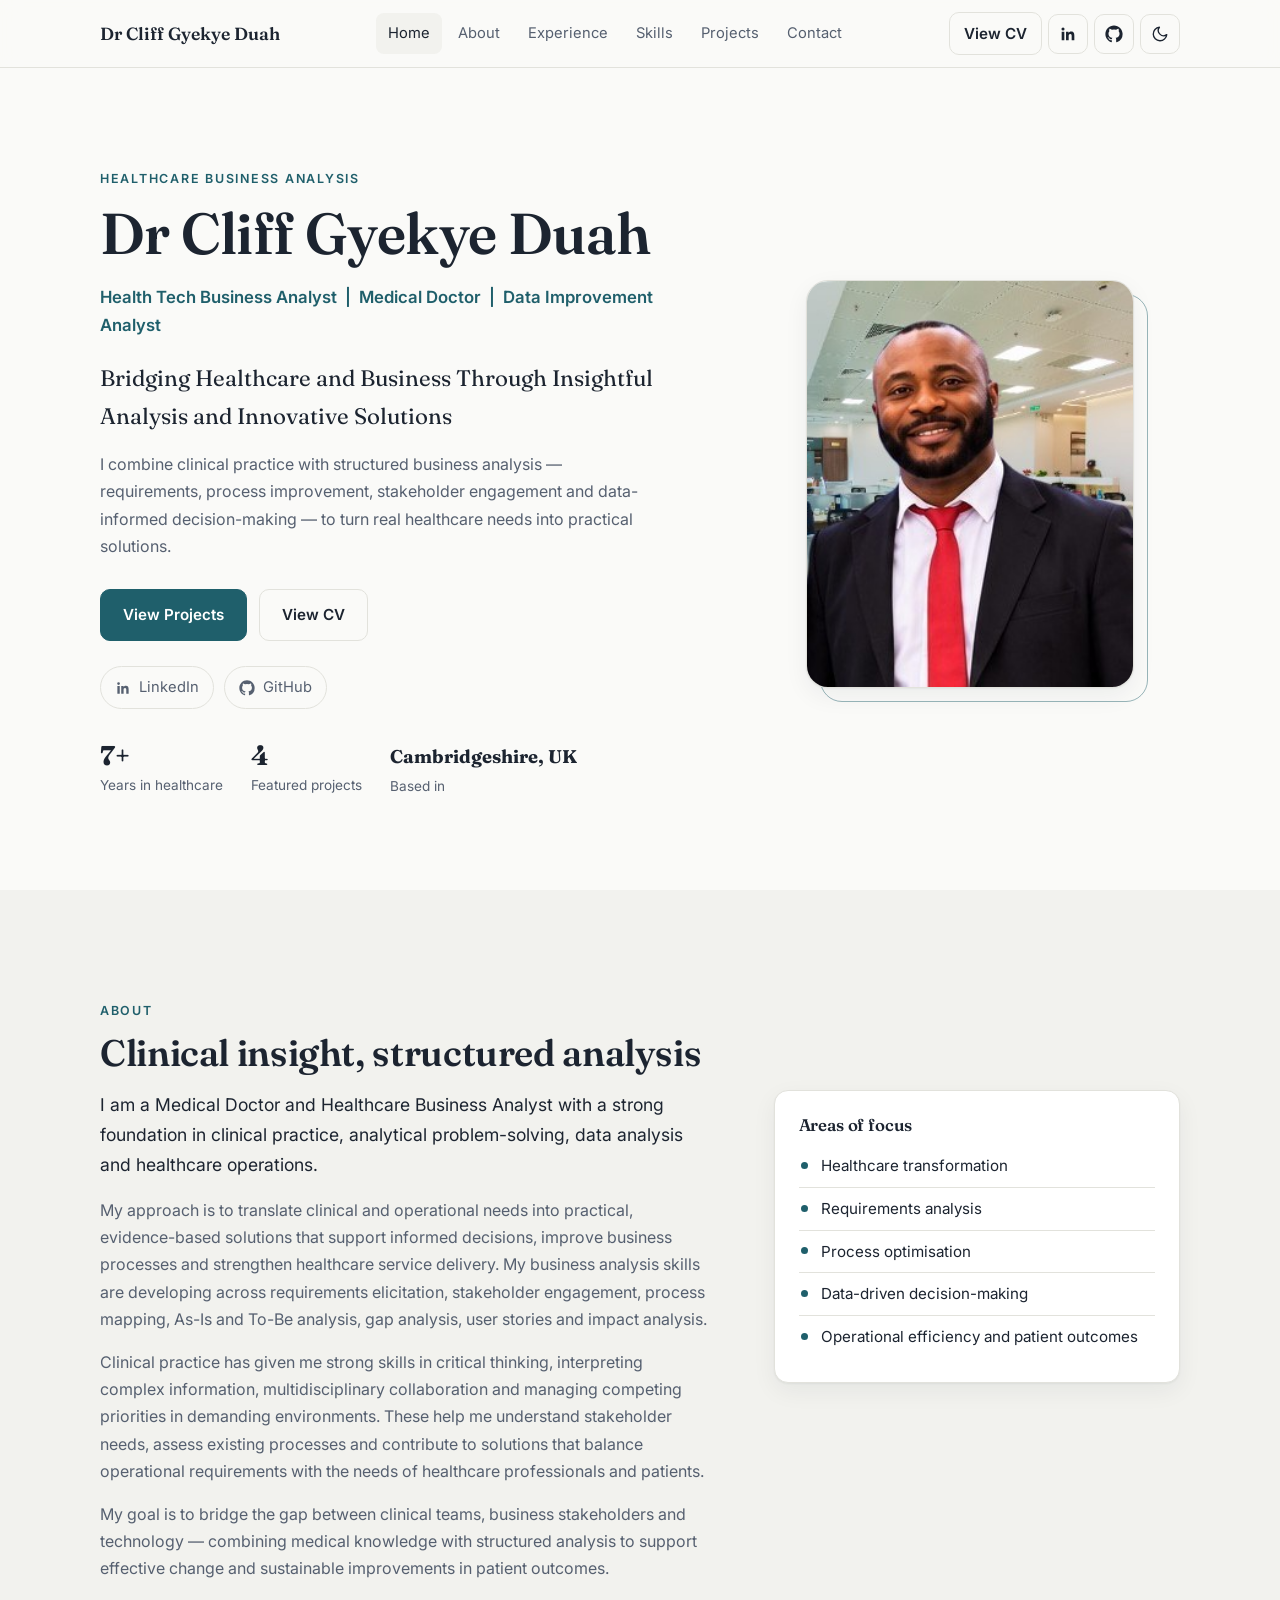
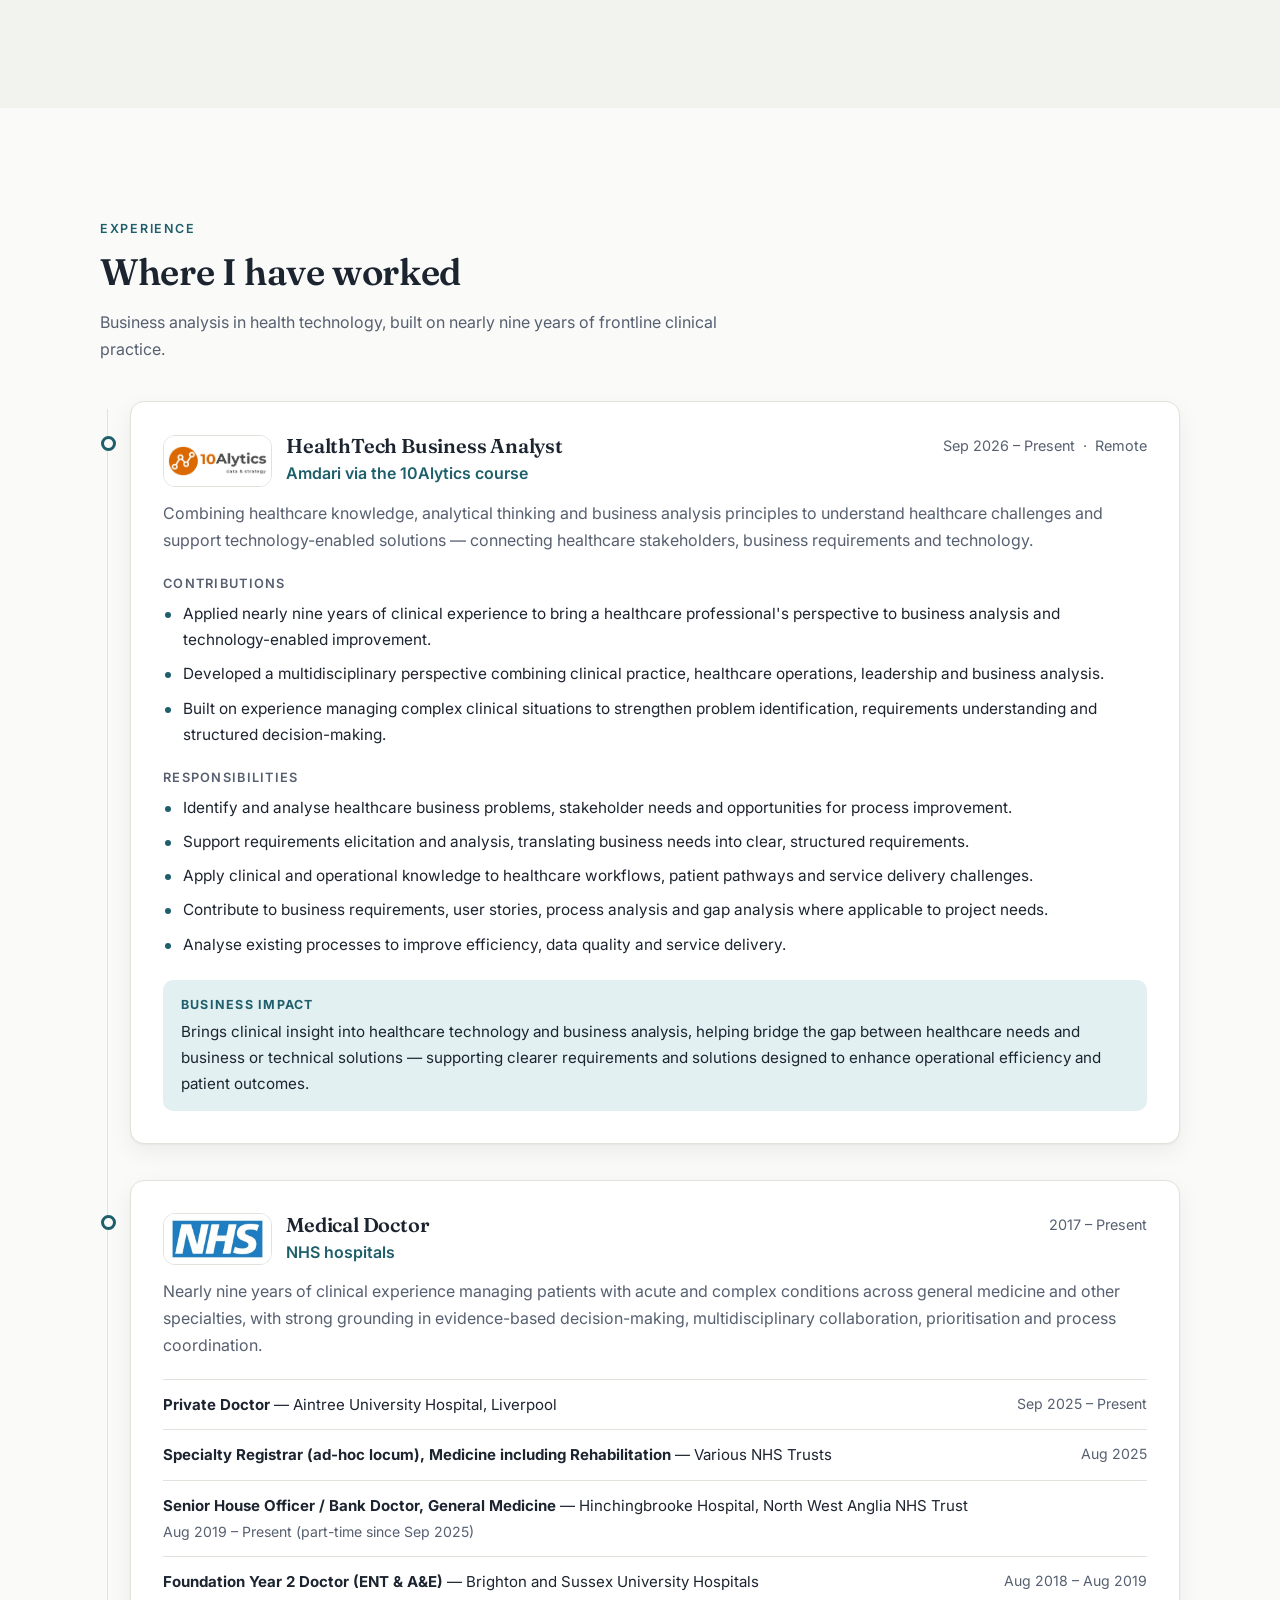
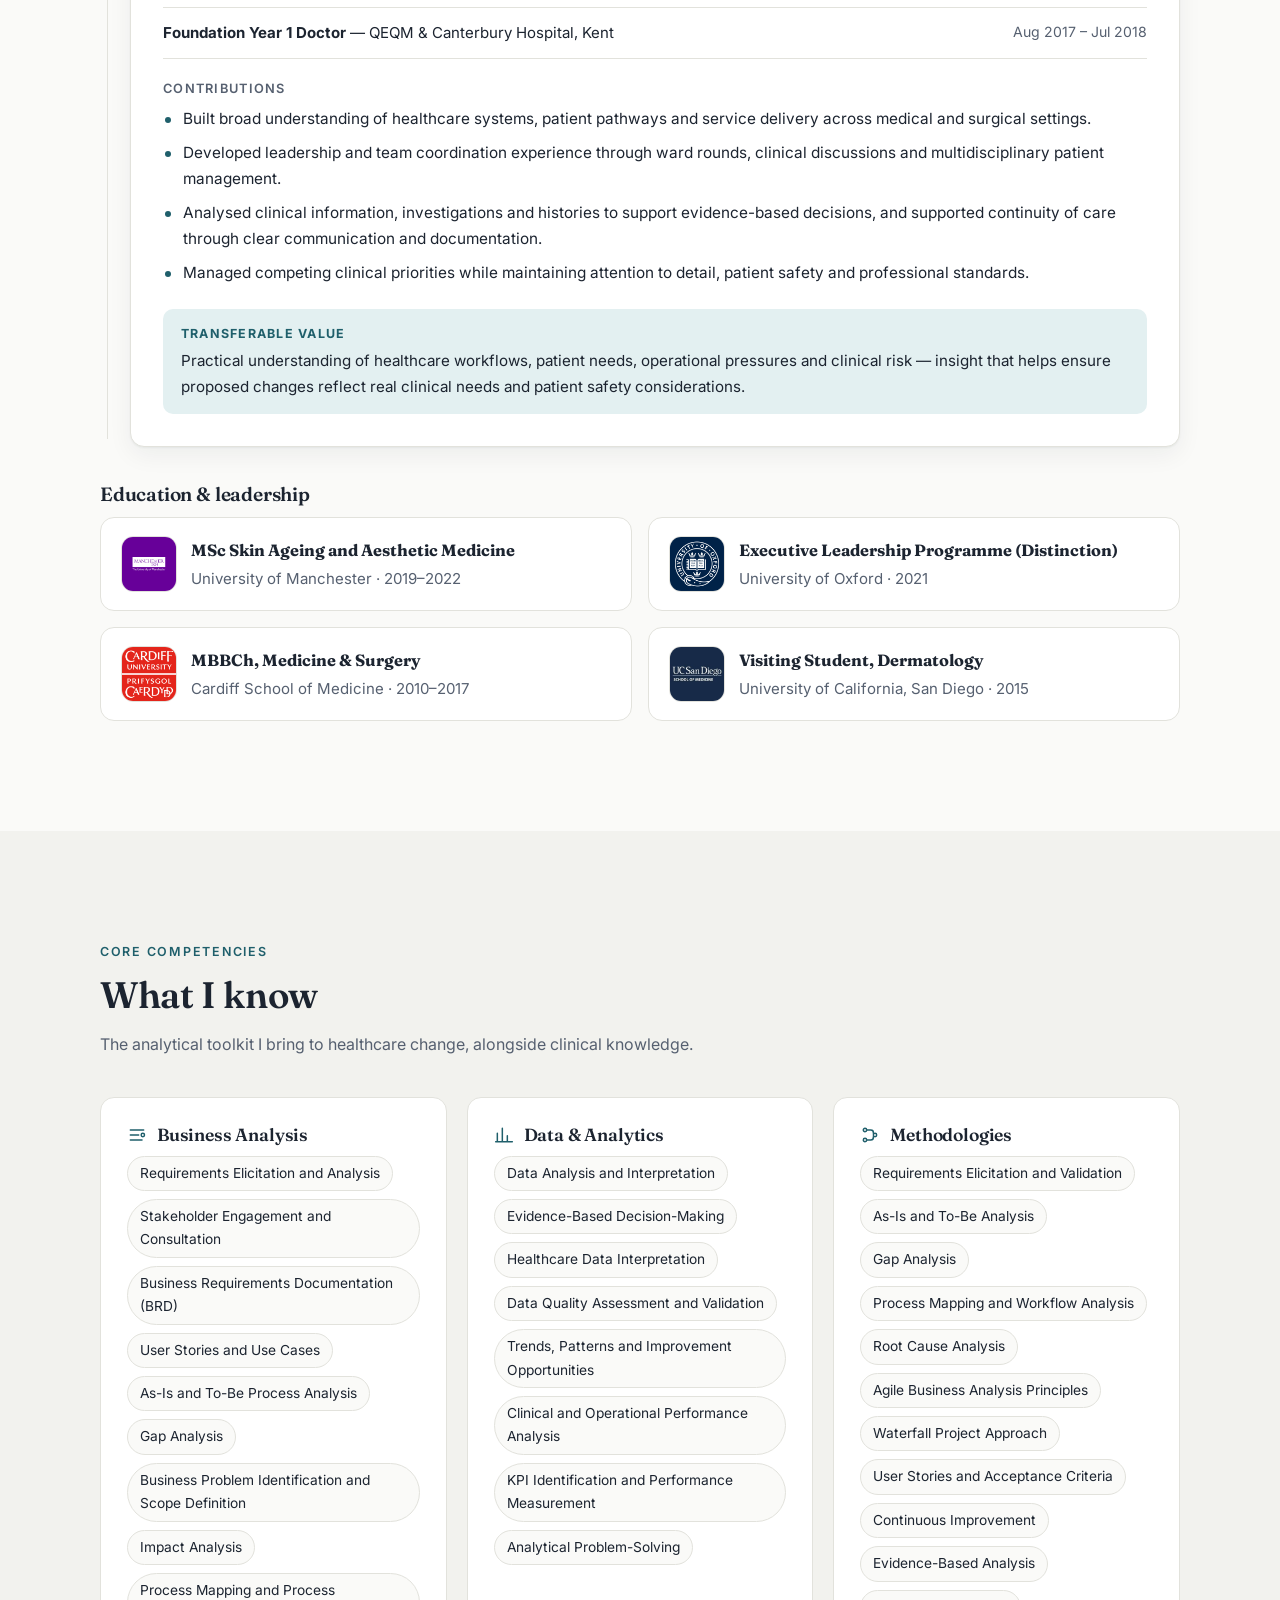
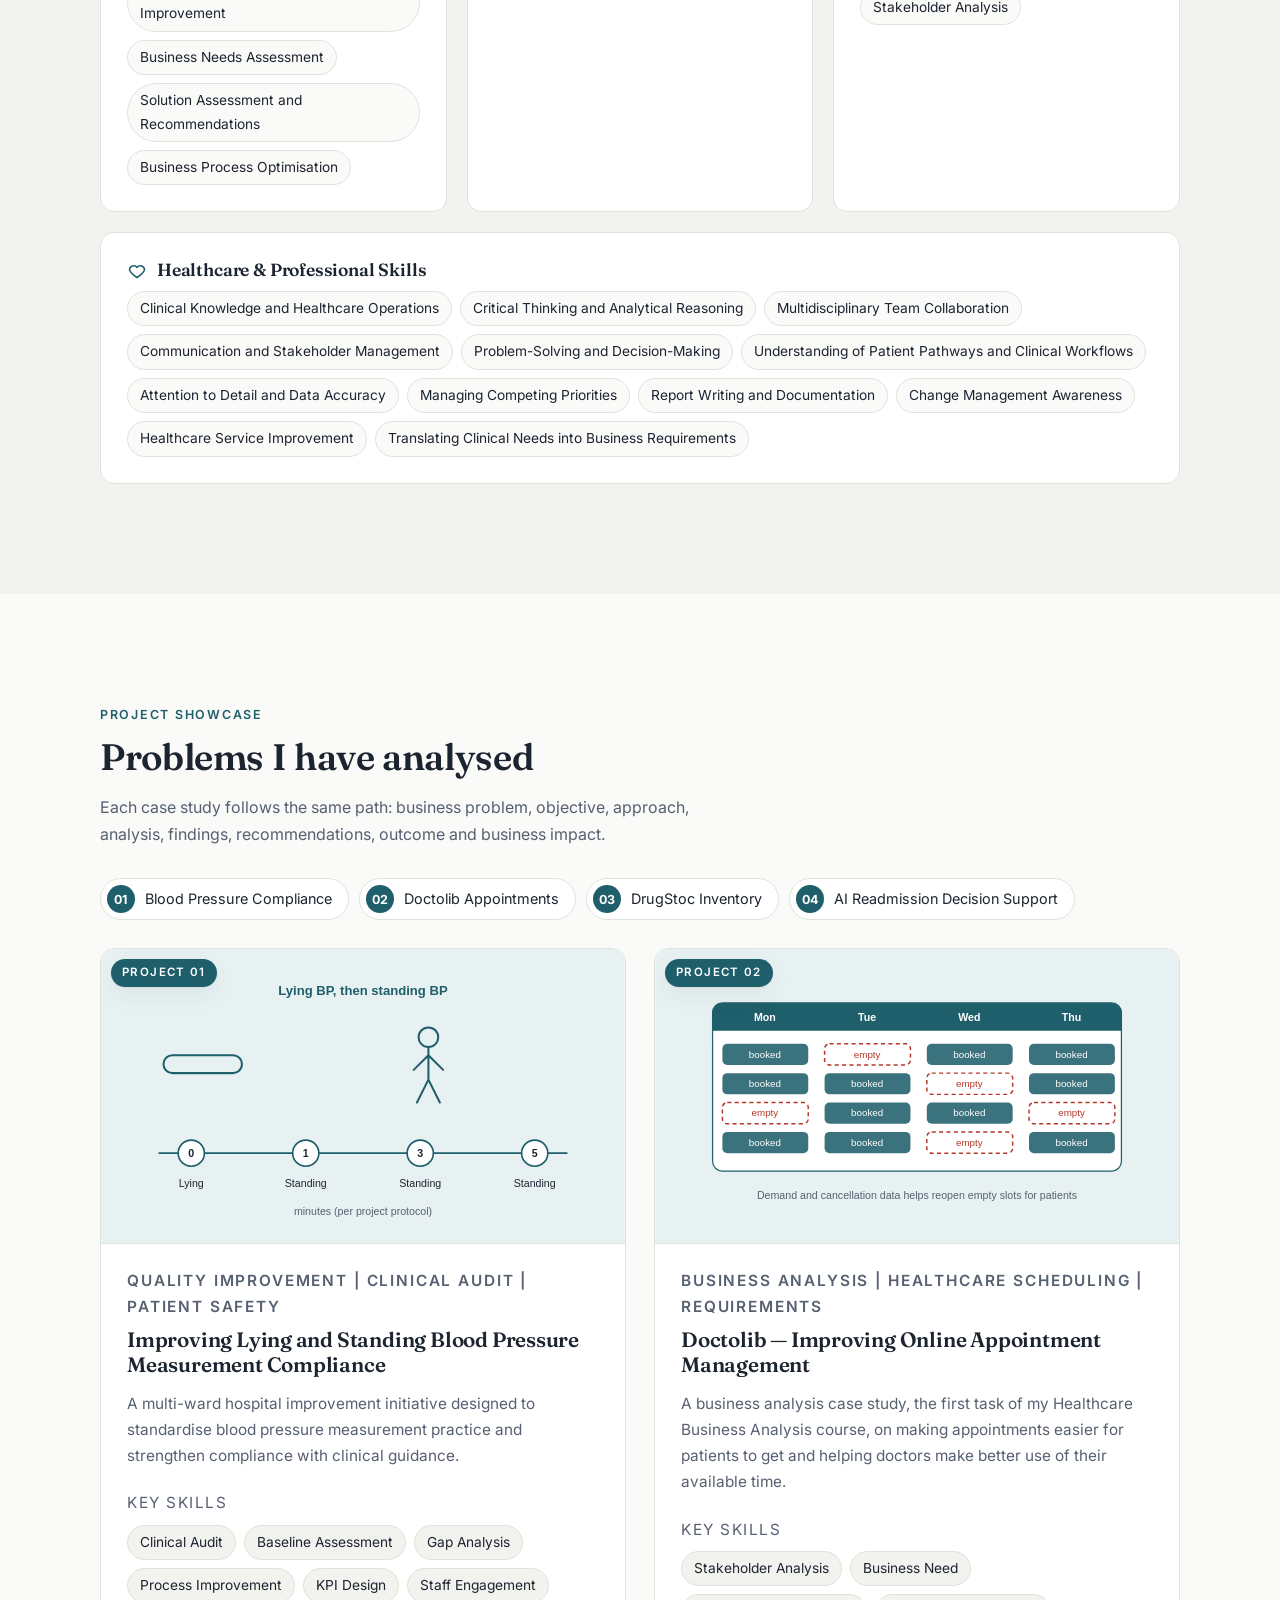
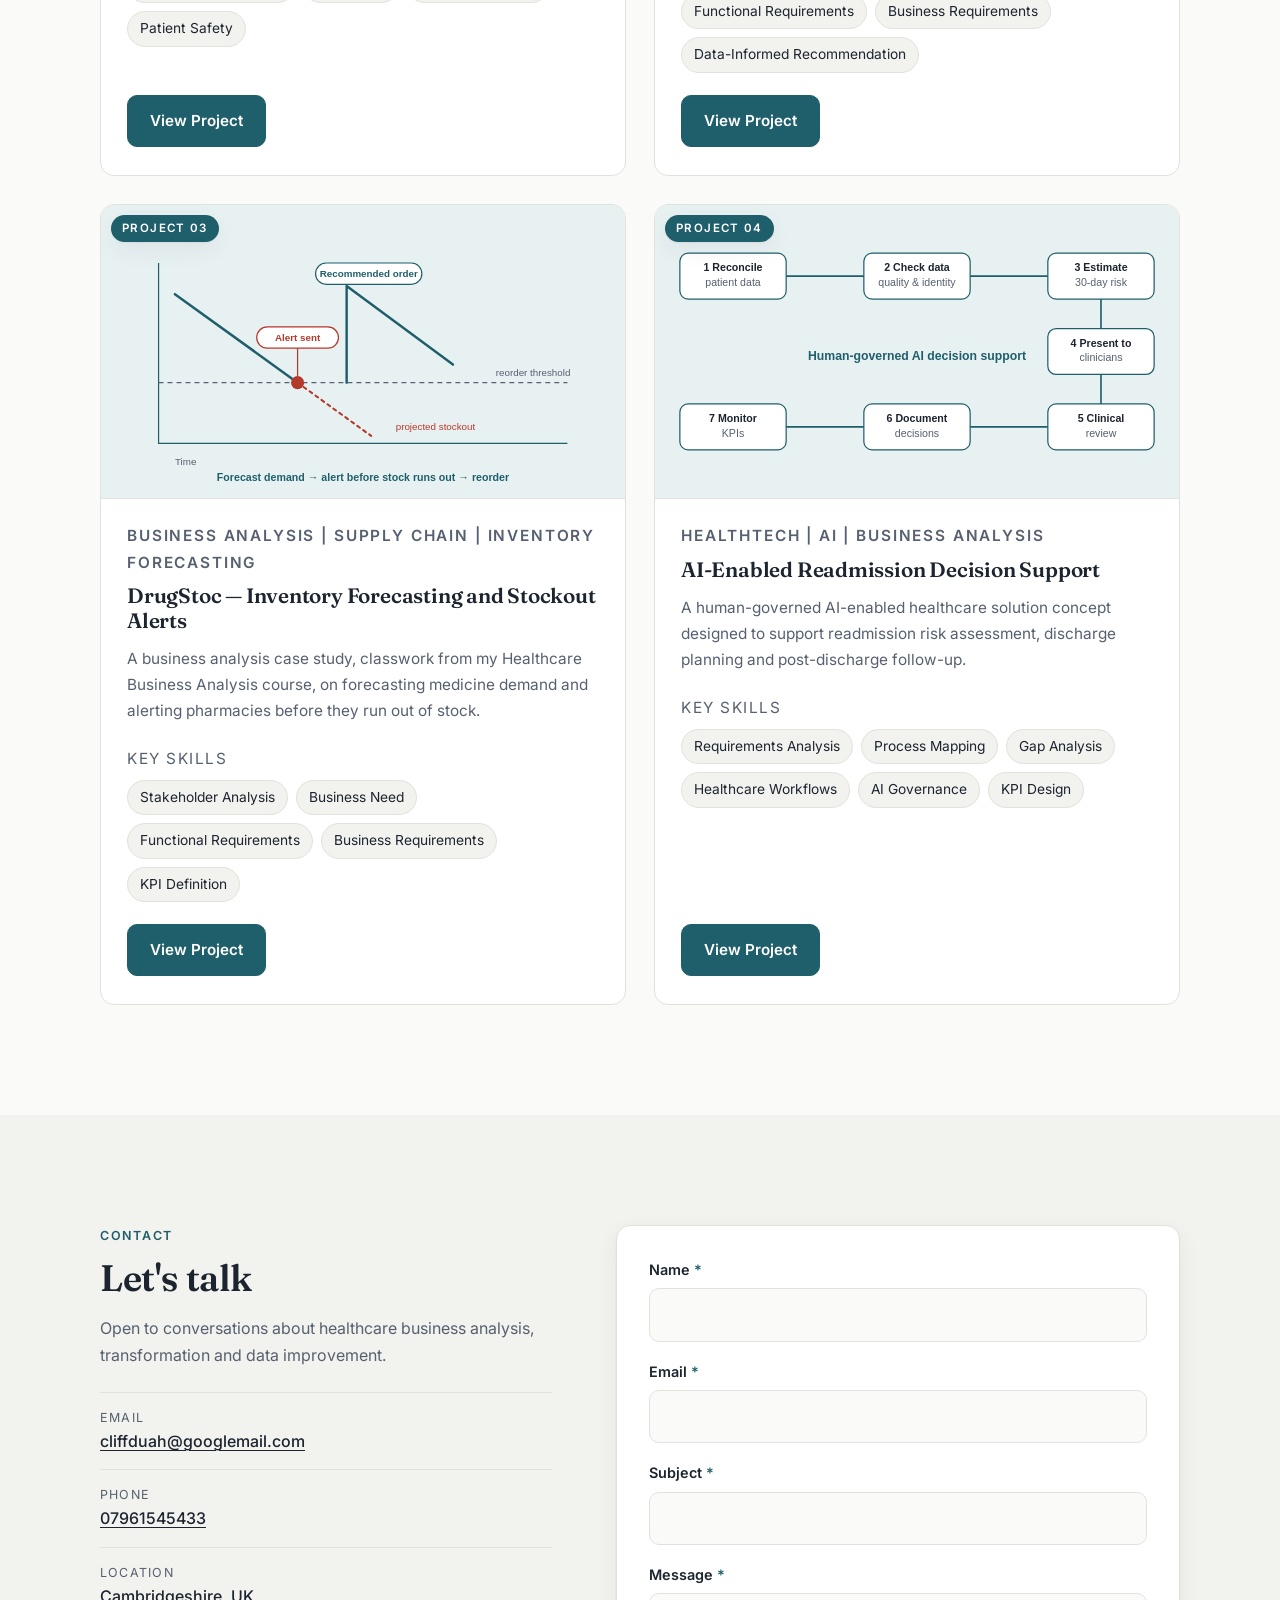
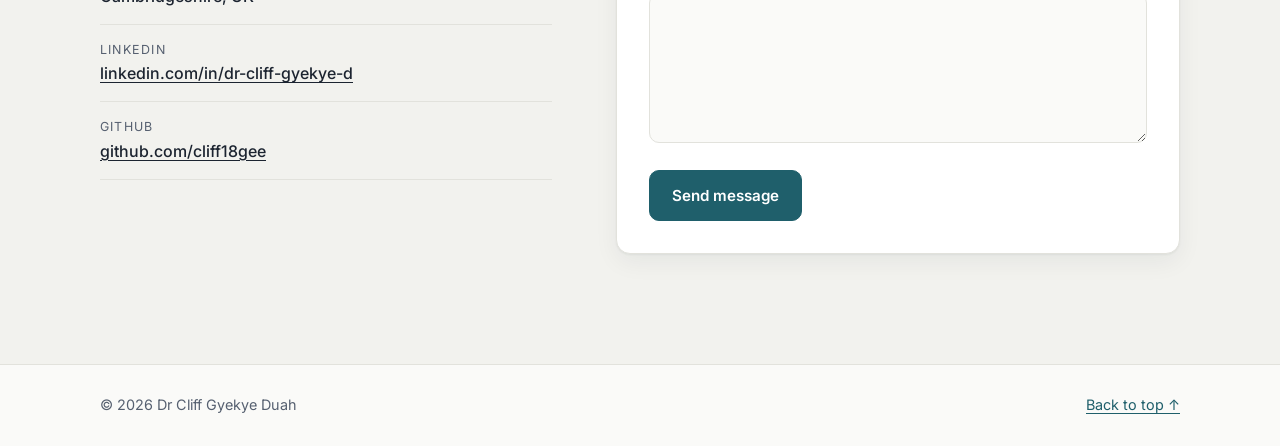
==== commit 2b308439: "Add files via upload" ====
--- a/index.html
+++ b/index.html
@@ -172,9 +172,12 @@
           <!-- JOB 2 -->
           <article class="job reveal">
             <div class="job-head">
-              <div>
-                <h3>Medical Doctor</h3>
-                <div class="company">NHS hospitals</div>
+              <div class="job-id">
+                <div class="logos"><span class="logo wide"><img src="assets/images/logos/nhs.jpg" alt="NHS logo" loading="lazy"></span></div>
+                <div>
+                  <h3>Medical Doctor</h3>
+                  <div class="company">NHS hospitals</div>
+                </div>
               </div>
               <div class="dates">2017 – Present</div>
             </div>
@@ -203,7 +206,7 @@
             <div><span class="logo"><img src="assets/images/logos/university-of-manchester.jpg" alt="University of Manchester logo" loading="lazy"></span><span class="edu-text"><strong>MSc Skin Ageing and Aesthetic Medicine</strong><span>University of Manchester · 2019–2022</span></span></div>
             <div><span class="logo"><img src="assets/images/logos/university-of-oxford.jpg" alt="University of Oxford logo" loading="lazy"></span><span class="edu-text"><strong>Executive Leadership Programme (Distinction)</strong><span>University of Oxford · 2021</span></span></div>
             <div><span class="logo"><img src="assets/images/logos/cardiff-university.jpg" alt="Cardiff University logo" loading="lazy"></span><span class="edu-text"><strong>MBBCh, Medicine &amp; Surgery</strong><span>Cardiff School of Medicine · 2010–2017</span></span></div>
-            <div><span class="logo"><img src="assets/images/logos/uc-san-diego.jpg" alt="University of California San Diego School of Medicine logo" loading="lazy"></span><span class="edu-text"><strong>Visiting Student, Dermatology</strong><span>University of California, San Diego</span></span></div>
+            <div><span class="logo"><img src="assets/images/logos/uc-san-diego.jpg" alt="University of California San Diego School of Medicine logo" loading="lazy"></span><span class="edu-text"><strong>Visiting Student, Dermatology</strong><span>University of California, San Diego · 2015</span></span></div>
           </div>
         </div>
       </div>
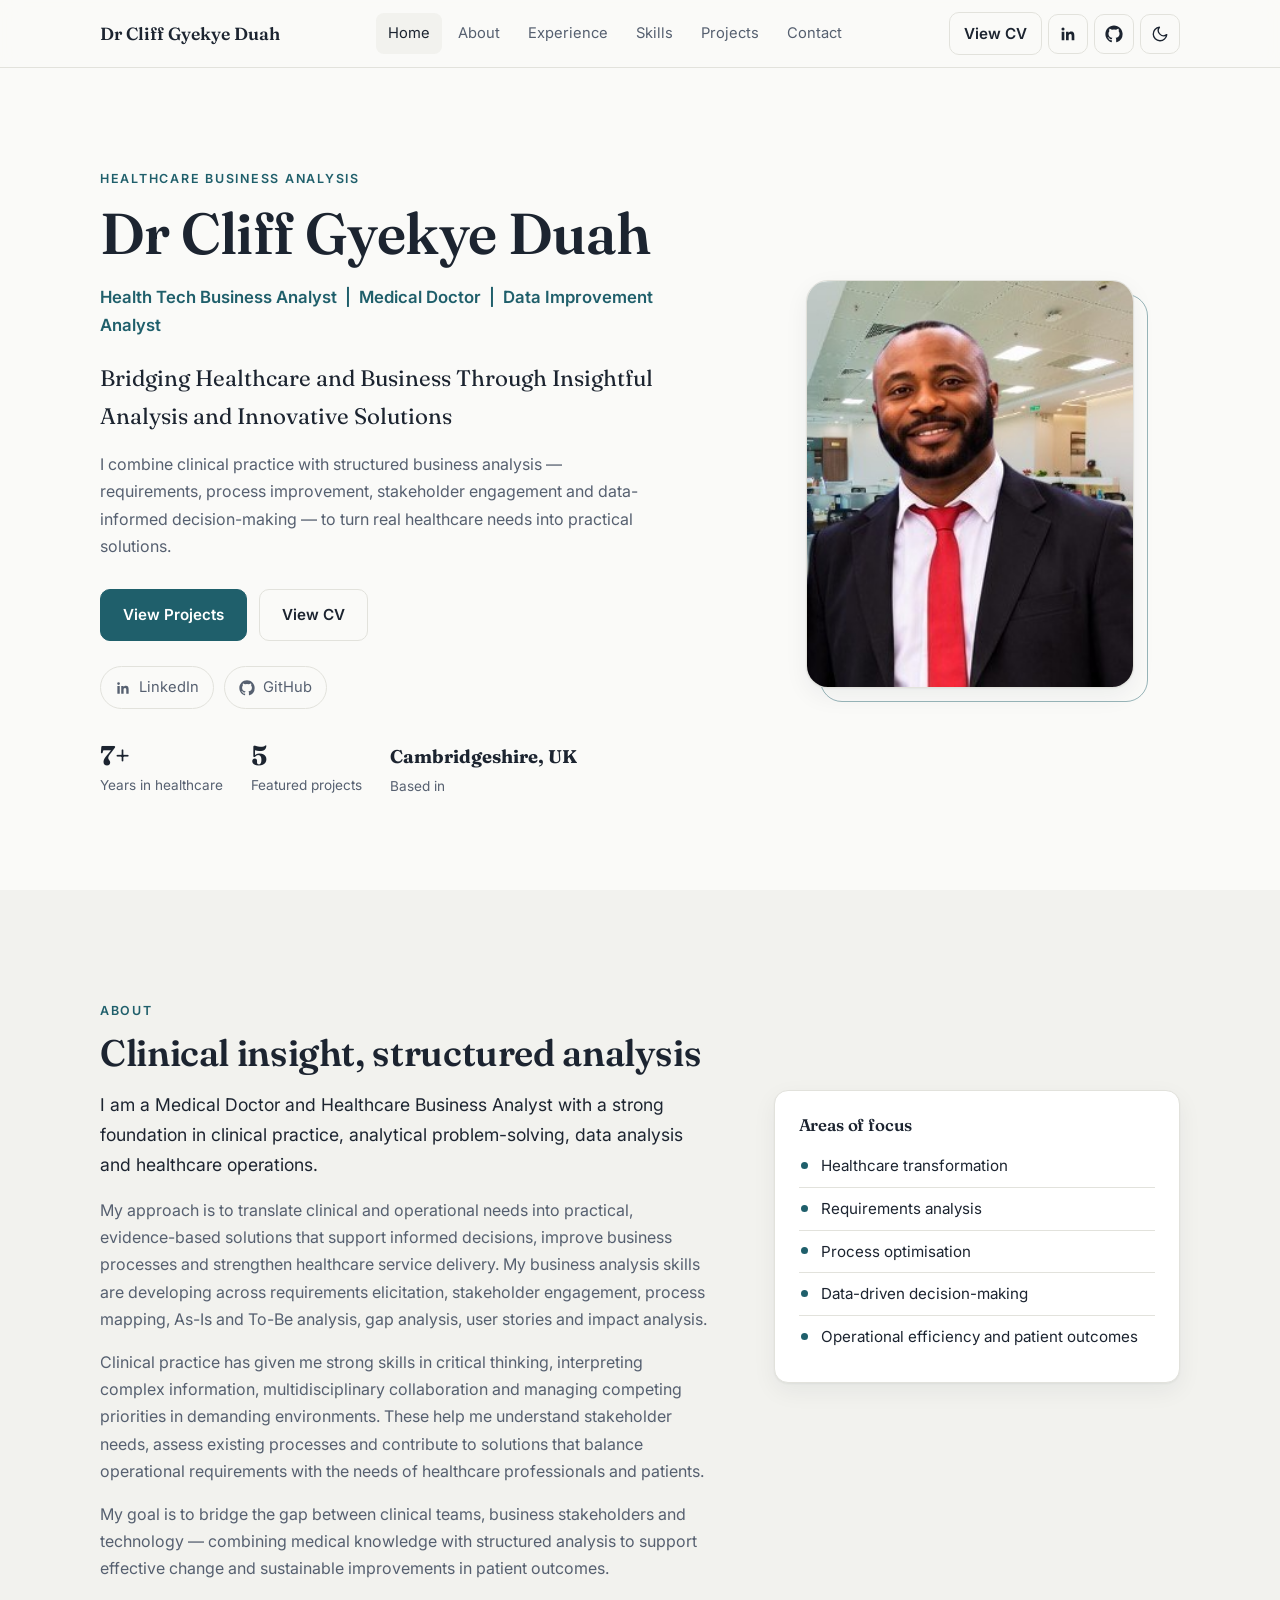
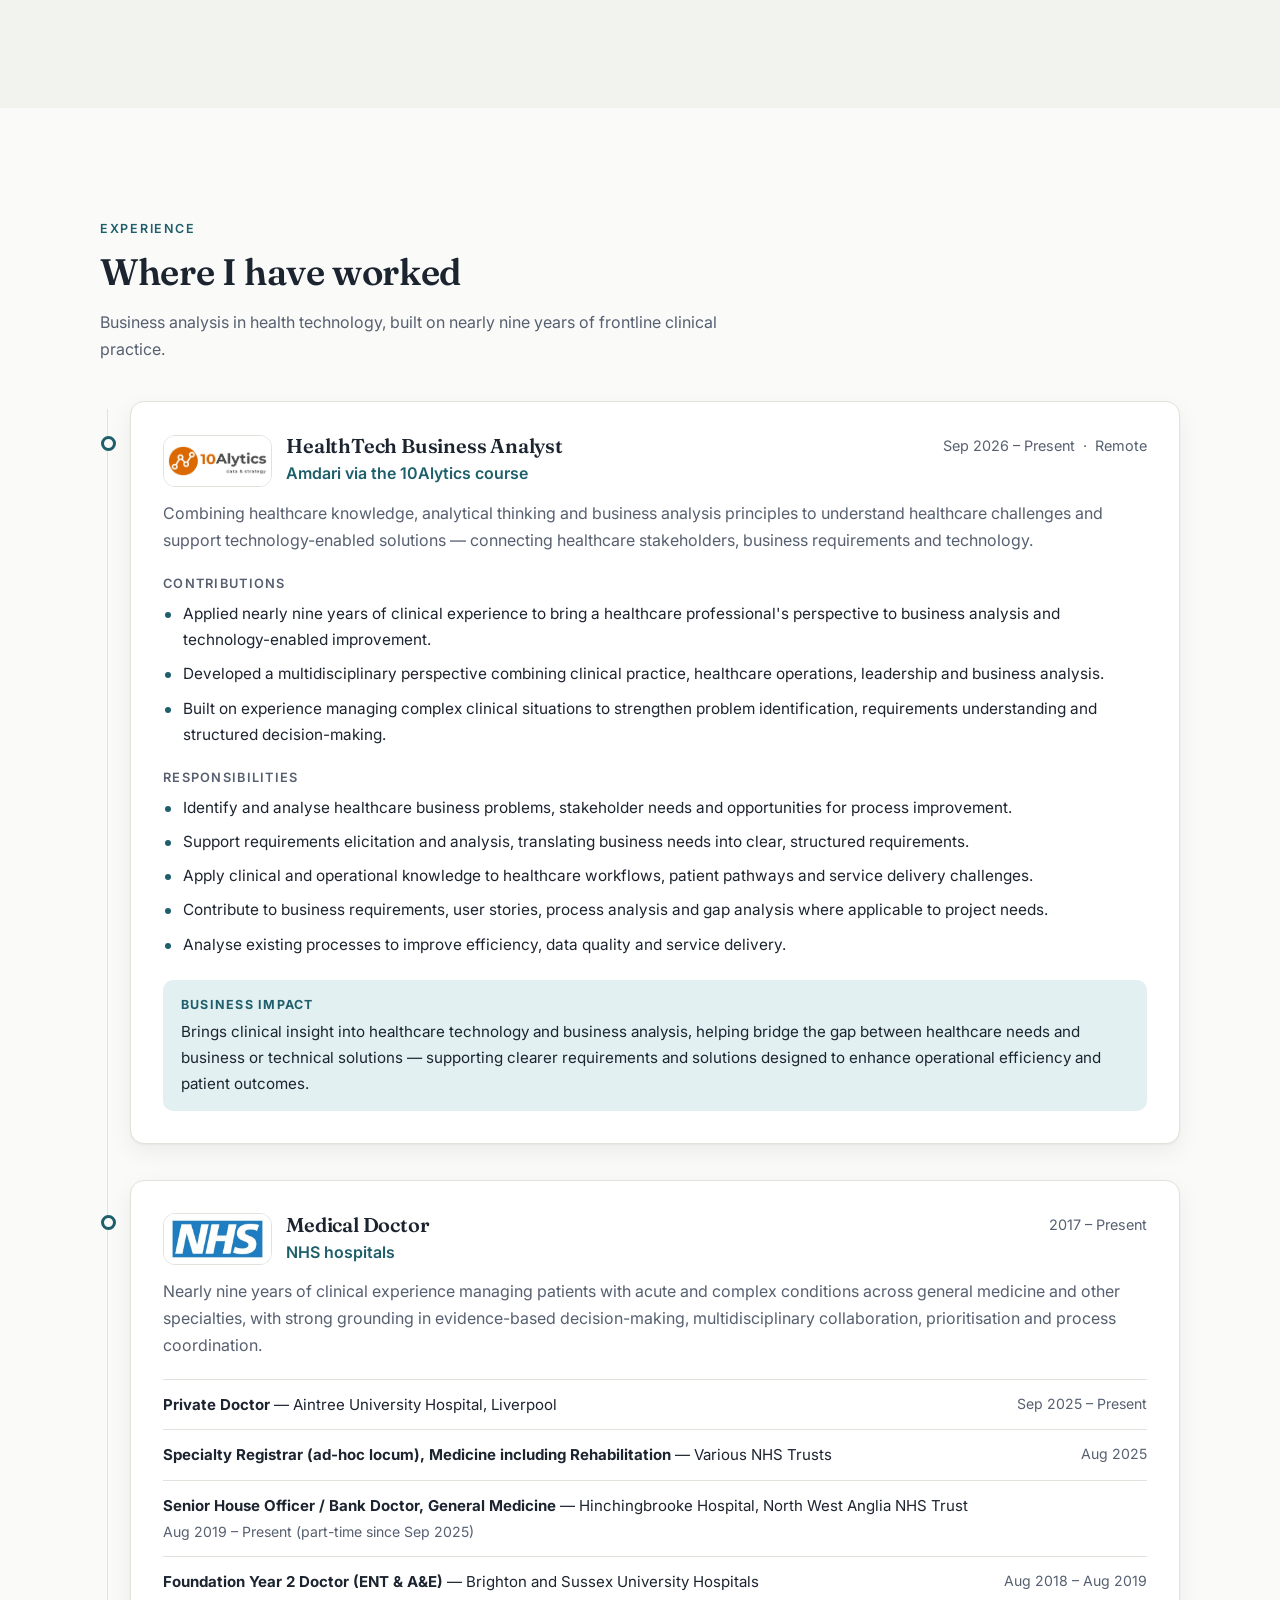
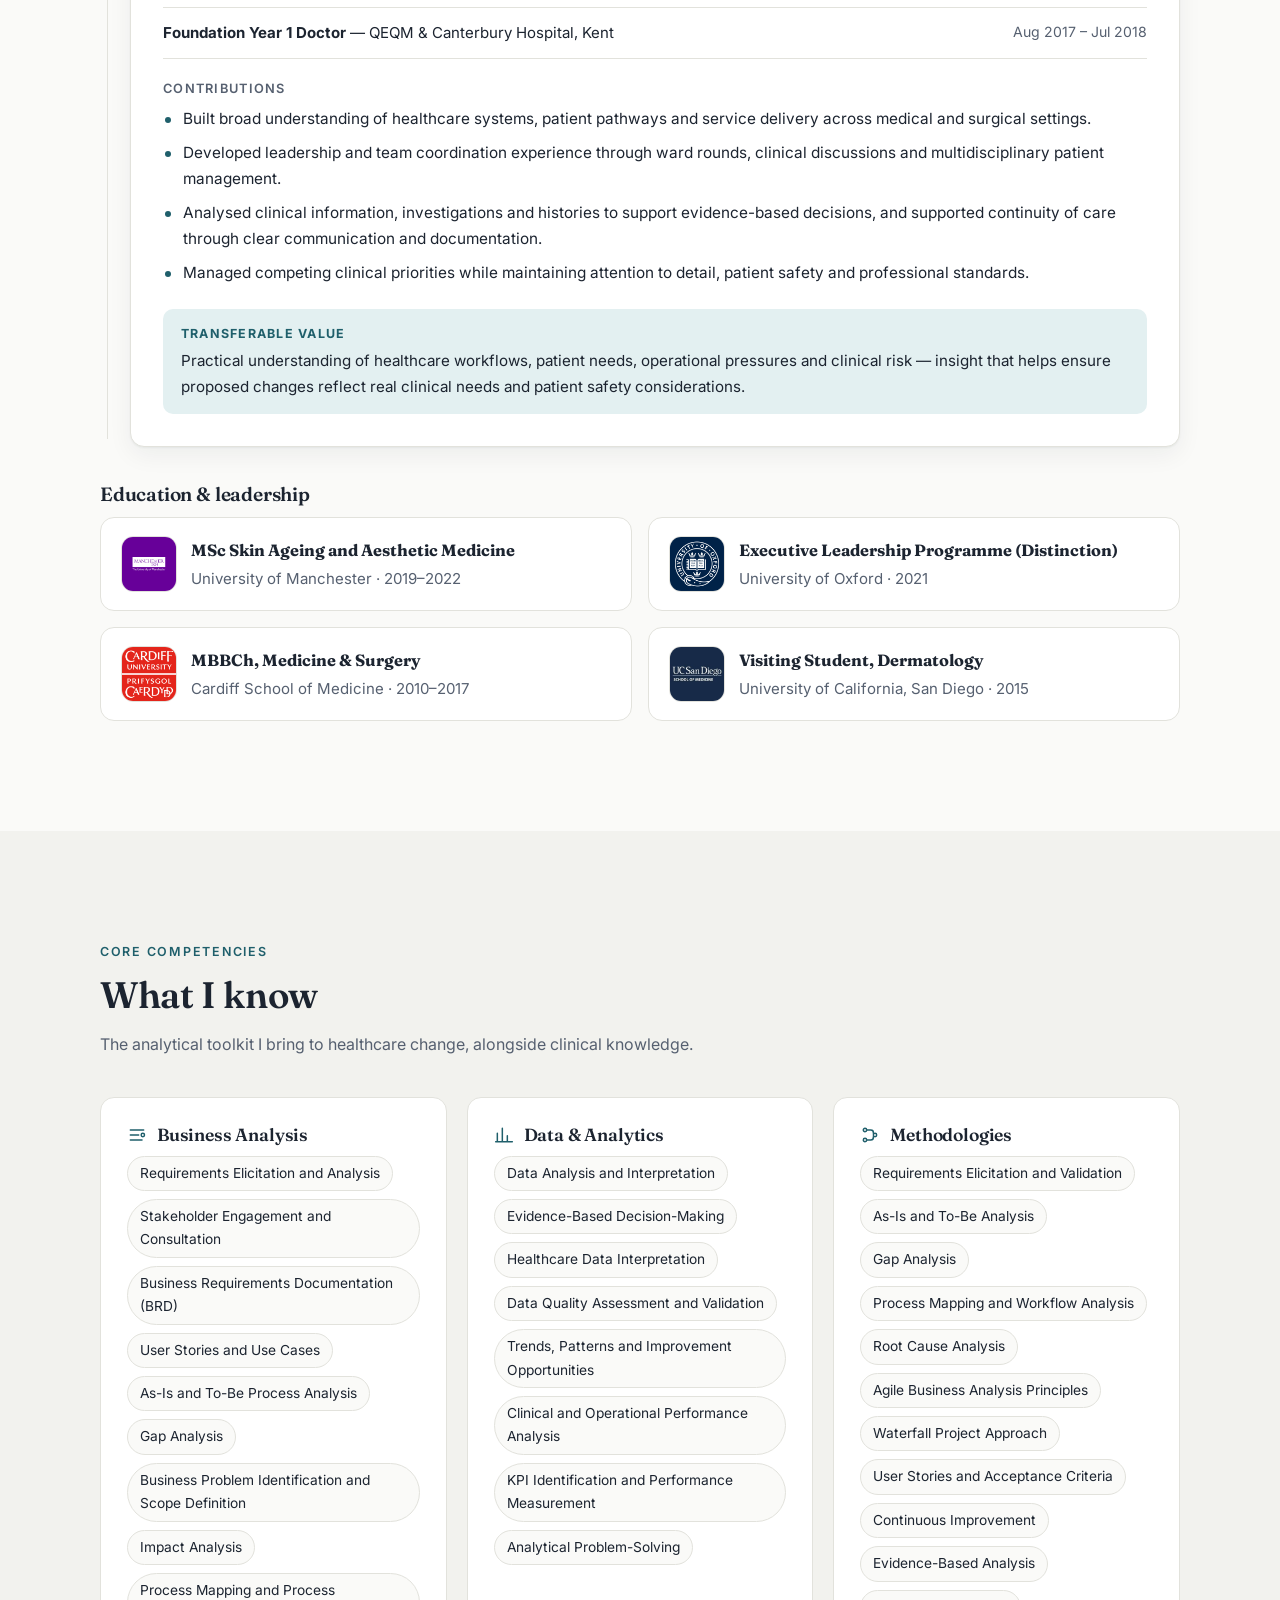
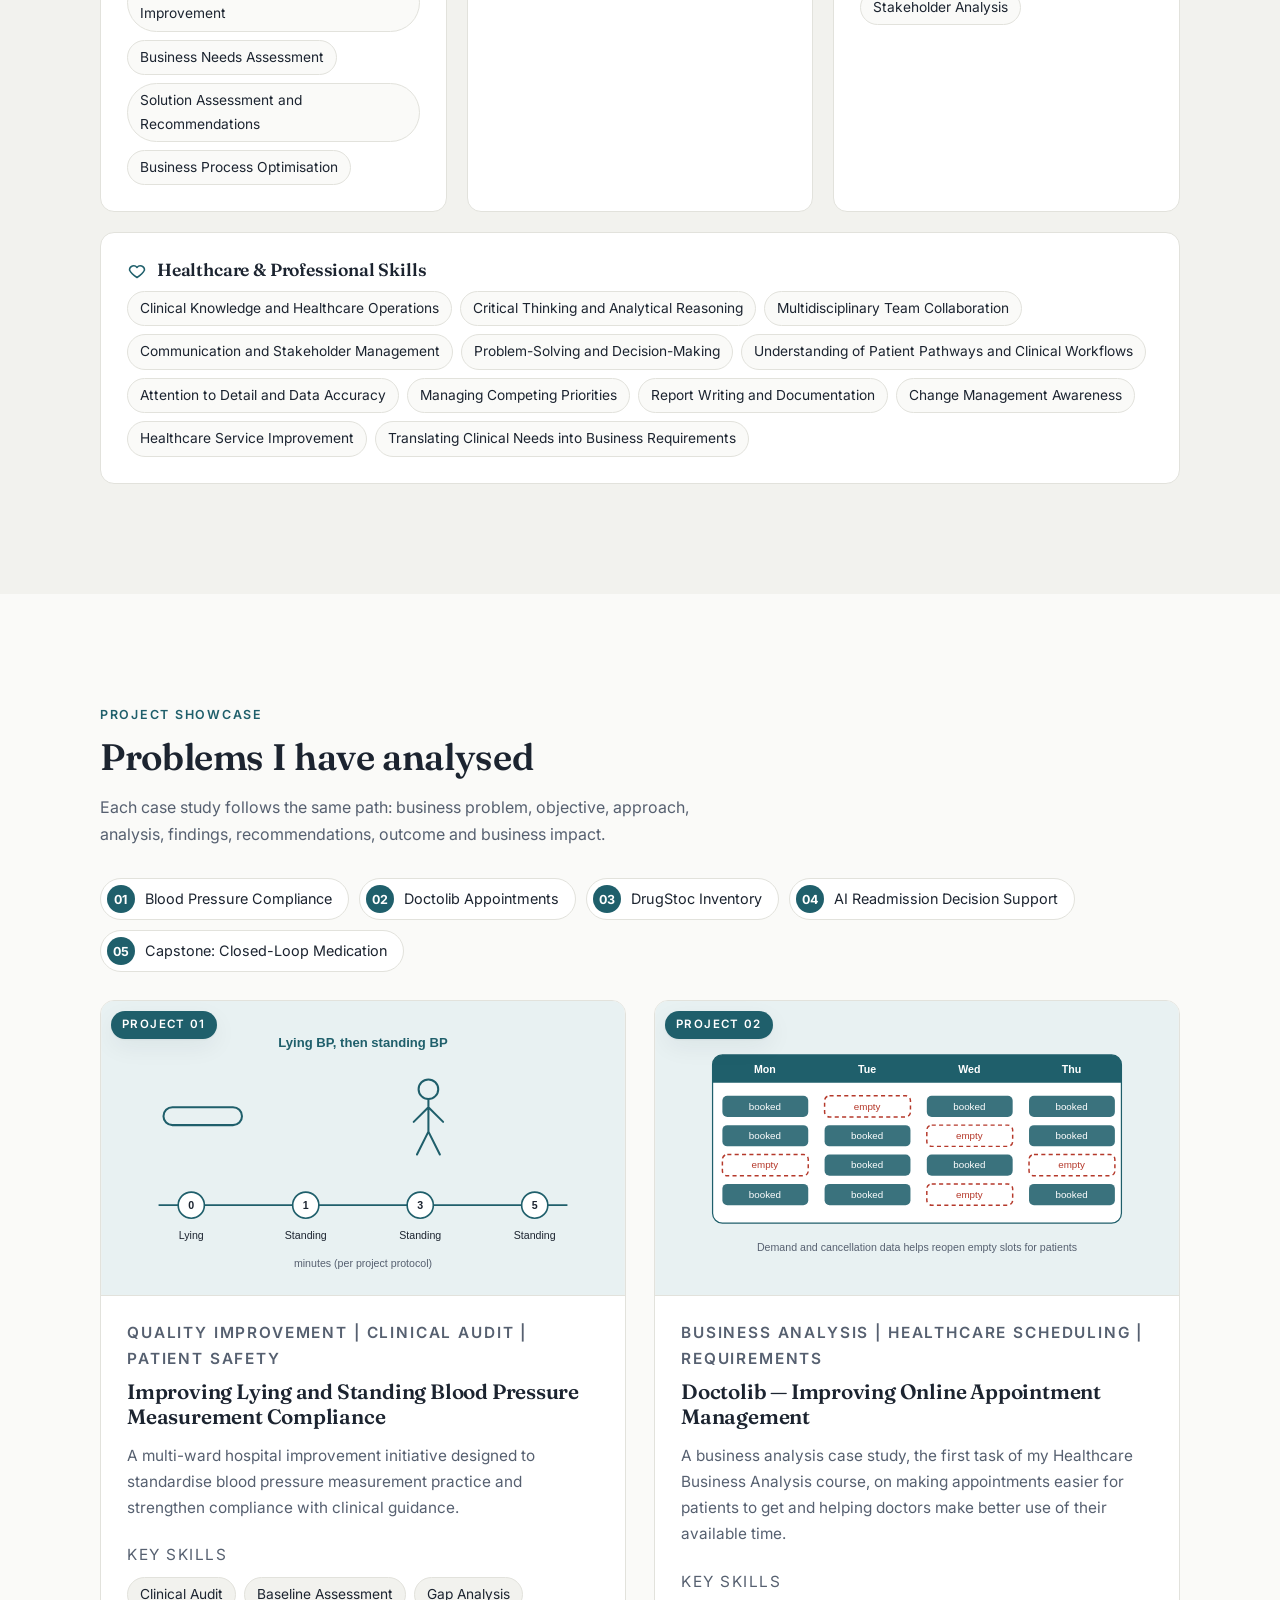
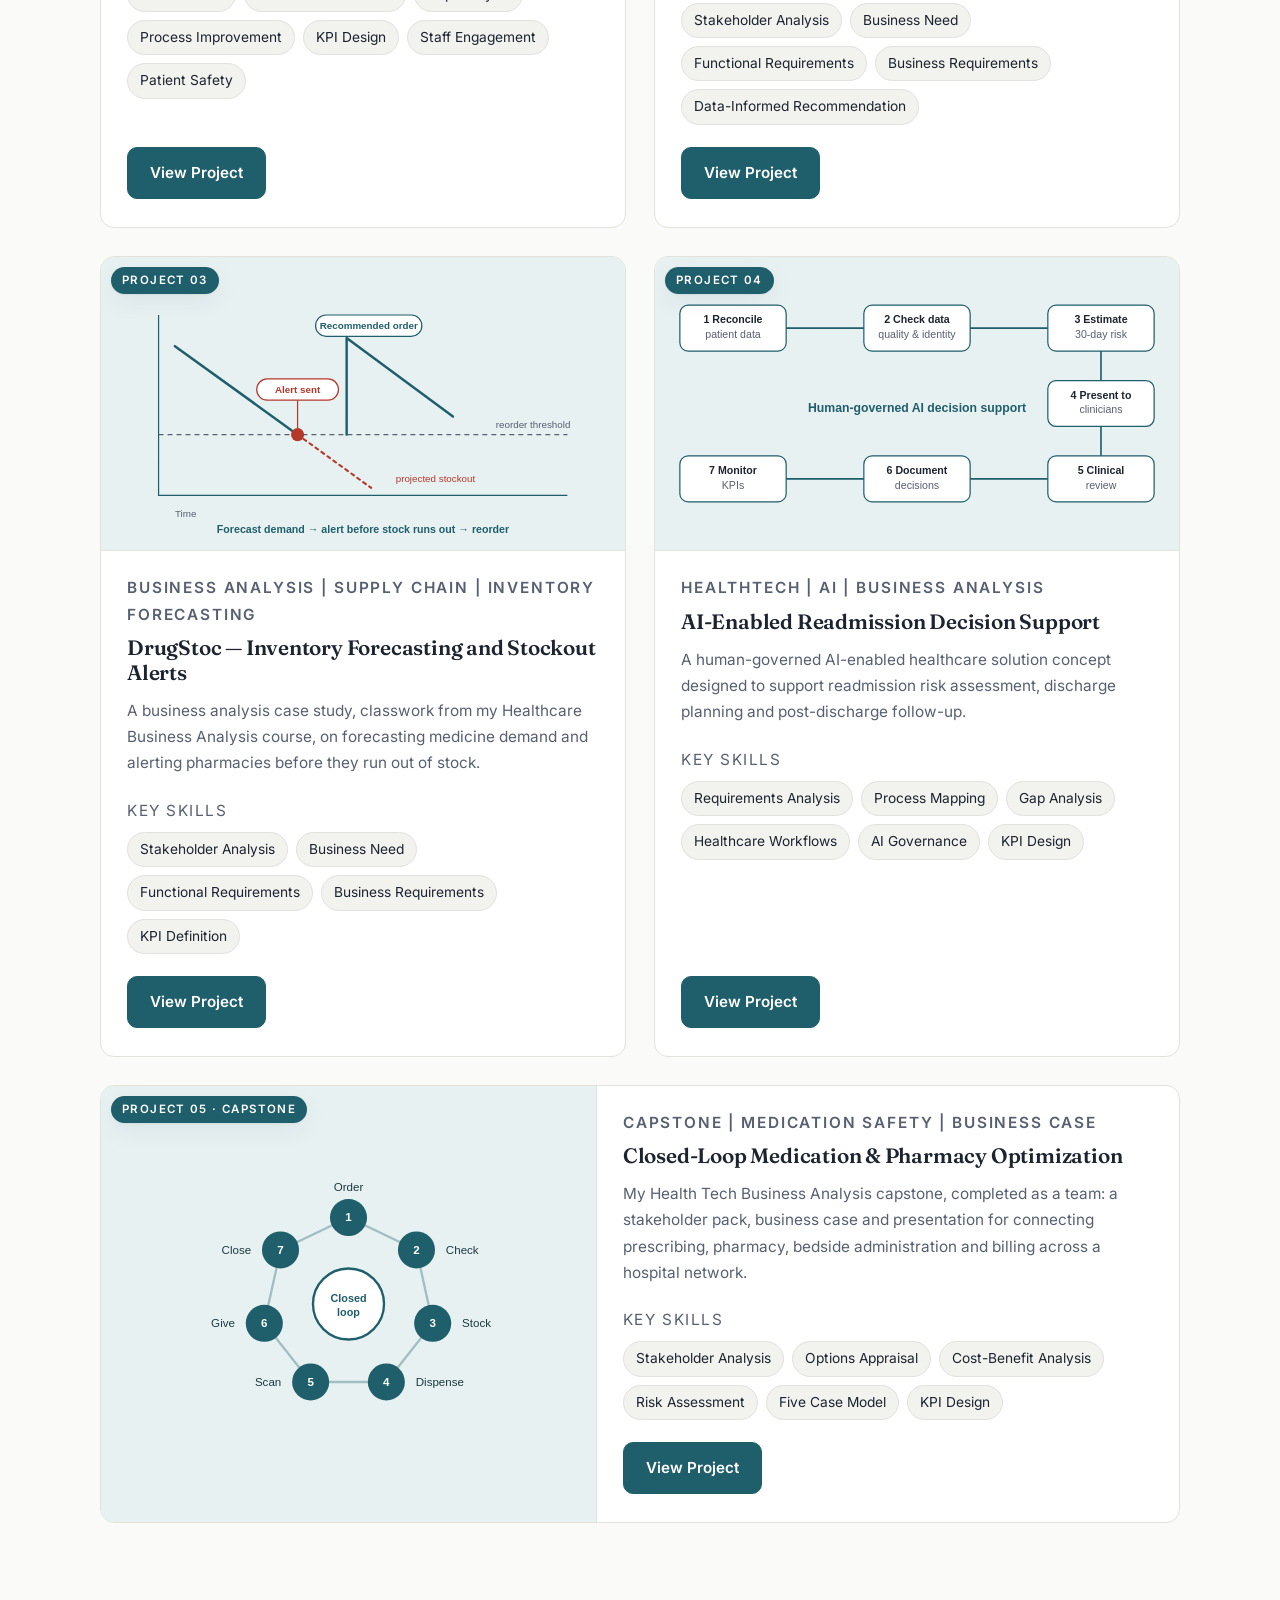
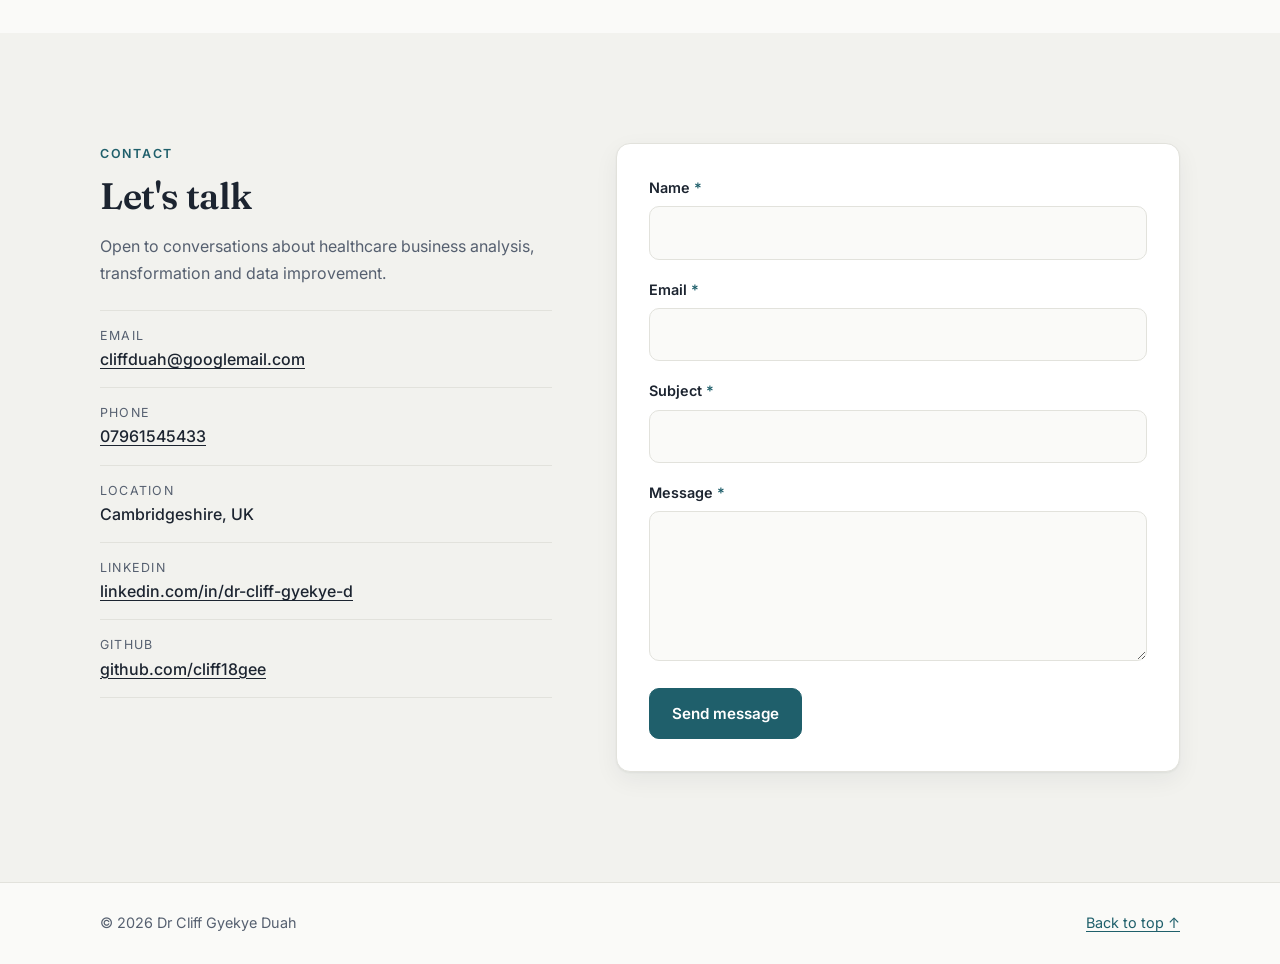
==== commit cef5a80e: "Add files via upload" ====
--- a/index.html
+++ b/index.html
@@ -93,7 +93,7 @@
           </div>
           <div class="stats">
             <div class="stat"><strong data-bind="yearsExperience">7+</strong><span>Years in healthcare</span></div>
-            <div class="stat"><strong>4</strong><span>Featured projects</span></div>
+            <div class="stat"><strong>5</strong><span>Featured projects</span></div>
             <div class="stat"><strong data-bind="location" style="font-size:1.15rem;line-height:1.7">Cambridgeshire, UK</strong><span>Based in</span></div>
           </div>
         </div>
@@ -262,6 +262,7 @@
           <a href="projects/doctolib.html"><b>02</b>Doctolib Appointments</a>
           <a href="projects/drugstoc.html"><b>03</b>DrugStoc Inventory</a>
           <a href="projects/ai-readmission.html"><b>04</b>AI Readmission Decision Support</a>
+          <a href="projects/capstone.html"><b>05</b>Capstone: Closed-Loop Medication</a>
         </nav>
         <div class="projects-grid">
 
@@ -322,6 +323,21 @@
                 <li>Requirements Analysis</li><li>Process Mapping</li><li>Gap Analysis</li><li>Healthcare Workflows</li><li>AI Governance</li><li>KPI Design</li>
               </ul>
               <a class="btn" href="projects/ai-readmission.html">View Project</a>
+            </div>
+          </article>
+
+          <article class="project-card reveal">
+            <span class="project-num">Project 05 · Capstone</span>
+            <img src="assets/images/project-05.svg" width="640" height="360" loading="lazy" alt="Illustration of a seven-step closed medication loop from order to reconciliation">
+            <div class="project-body">
+              <p class="category">Capstone | Medication Safety | Business Case</p>
+              <h3>Closed-Loop Medication &amp; Pharmacy Optimization</h3>
+              <p>My Health Tech Business Analysis capstone, completed as a team: a stakeholder pack, business case and presentation for connecting prescribing, pharmacy, bedside administration and billing across a hospital network.</p>
+              <p class="skills-label">Key skills</p>
+              <ul class="tags">
+                <li>Stakeholder Analysis</li><li>Options Appraisal</li><li>Cost-Benefit Analysis</li><li>Risk Assessment</li><li>Five Case Model</li><li>KPI Design</li>
+              </ul>
+              <a class="btn" href="projects/capstone.html">View Project</a>
             </div>
           </article>
 
@@ -387,7 +403,7 @@
     <div class="cv-bar">
       <strong>Curriculum Vitae</strong>
       <div class="right">
-        <a class="btn secondary" style="padding:6px 12px;font-size:.85rem" id="cv-newtab" href="assets/documents/CV.pdf" target="_blank" rel="noopener">Open in new tab</a>
+        <a class="btn secondary" style="padding:6px 12px;font-size:.85rem" id="cv-newtab" href="assets/documents/Cliff-Gyekye-Duah-CV-2026.pdf?v=20261113" target="_blank" rel="noopener">Open in new tab</a>
         <button type="button" class="icon-btn" id="cv-close" aria-label="Close CV"><svg viewBox="0 0 24 24"><path d="M6 6l12 12M18 6L6 18"/></svg></button>
       </div>
     </div>
--- a/assets/css/style.css
+++ b/assets/css/style.css
@@ -395,3 +395,53 @@
 .logo.wide { width: auto; height: 52px; aspect-ratio: 2.1 / 1; }
 .logo.wide img { padding: 4px; object-fit: contain; }
 @media (max-width: 520px) { .logo.wide { height: 44px; } }
+
+/* ---------- Capstone page extras ---------- */
+.case-body.wide { max-width: 960px; }
+.case-body.wide .step > p, .case-body.wide .step > .callout { max-width: 780px; }
+.table-wrap.plain table { min-width: 560px; }
+.tbl td:first-child { white-space: normal; }
+.tbl.wrapfirst td:first-child { white-space: normal; min-width: 150px; }
+.badge { display: inline-block; font-size: .72rem; font-weight: 700; letter-spacing: .08em; text-transform: uppercase; padding: 3px 10px; border-radius: 999px; border: 1px solid var(--border); white-space: nowrap; }
+.badge.good { background: var(--accent-soft); color: var(--accent); border-color: var(--accent); }
+.badge.bad { color: #b5392b; border-color: #b5392b; }
+html[data-theme="dark"] .badge.bad { color: #ee8a7d; border-color: #ee8a7d; }
+.badge.mid { color: var(--text-muted); }
+.stat-row { display: grid; grid-template-columns: repeat(auto-fit, minmax(170px, 1fr)); gap: 14px; margin: 22px 0 6px; }
+.stat-row div { background: var(--surface); border: 1px solid var(--border); border-radius: 12px; padding: 16px 18px; }
+.stat-row strong { display: block; font-family: var(--font-serif); font-size: 1.9rem; line-height: 1.1; color: var(--accent); }
+.stat-row span { display: block; font-size: .84rem; color: var(--text-muted); margin-top: 4px; line-height: 1.4; }
+.two-col { display: grid; grid-template-columns: repeat(auto-fit, minmax(280px, 1fr)); gap: 16px; margin: 18px 0; }
+.mini-h { font-family: var(--font-sans); font-size: .8rem; text-transform: uppercase; letter-spacing: .1em; color: var(--text-muted); margin: 1.6rem 0 .6rem; }
+.people.small { grid-template-columns: repeat(auto-fill, minmax(260px, 1fr)); }
+.people.small li { font-size: .9rem; padding: 10px 12px; }
+.viz { --s1: #2a78d6; --s2: #eb6834; margin: 18px 0 8px; background: var(--surface); border: 1px solid var(--border); border-radius: 12px; padding: 18px 18px 8px; }
+html[data-theme="dark"] .viz { --s1: #3987e5; --s2: #d95926; }
+.viz h3 { font-family: var(--font-sans); font-size: 1rem; margin-bottom: 2px; color: var(--text); }
+.viz .sub { font-size: .85rem; color: var(--text-muted); margin: 0 0 10px; }
+.legend { display: flex; gap: 18px; flex-wrap: wrap; font-size: .88rem; color: var(--text); margin-bottom: 6px; }
+.legend i { display: inline-block; width: 12px; height: 12px; border-radius: 3px; margin-right: 6px; vertical-align: -1px; }
+.viz svg { width: 100%; height: auto; display: block; overflow: visible; }
+.viz .bar { cursor: default; transition: opacity .15s; }
+.viz .bar:hover, .viz .bar:focus { opacity: .8; outline: none; }
+.viz text { font-family: var(--font-sans); fill: var(--text-muted); font-size: 12px; }
+.viz text.val { fill: var(--text); font-weight: 600; }
+.viz .grid { stroke: var(--border); stroke-width: 1; }
+.viz .axis { stroke: var(--text-muted); stroke-width: 1; opacity: .6; }
+.tip { position: fixed; z-index: 300; pointer-events: none; background: var(--text); color: var(--bg); font-size: .82rem; padding: 6px 10px; border-radius: 8px; opacity: 0; transition: opacity .1s; }
+.gallery { display: grid; grid-template-columns: repeat(auto-fill, minmax(220px, 1fr)); gap: 14px; margin: 18px 0; }
+.gallery button { padding: 0; border: 1px solid var(--border); border-radius: 10px; overflow: hidden; background: var(--surface); cursor: pointer; text-align: left; transition: transform .2s, box-shadow .2s, border-color .2s; }
+.gallery button:hover { transform: translateY(-3px); box-shadow: var(--shadow); border-color: var(--accent); }
+.gallery img { display: block; width: 100%; height: auto; aspect-ratio: 16/9; object-fit: cover; }
+.gallery span { display: block; padding: 8px 12px; font-size: .84rem; color: var(--text); font-weight: 500; }
+dialog.lightbox { width: min(1100px, 96vw); padding: 0; border: 1px solid var(--border); border-radius: 14px; background: var(--surface); color: var(--text); }
+dialog.lightbox::backdrop { background: rgba(10,15,20,.7); }
+.lightbox img { display: block; width: 100%; height: auto; }
+.lightbox .lb-bar { display: flex; align-items: center; justify-content: space-between; gap: 10px; padding: 10px 14px; border-top: 1px solid var(--border); font-size: .9rem; }
+.lightbox .lb-bar div { display: flex; gap: 8px; }
+.dl-row { display: flex; flex-wrap: wrap; gap: 12px; margin-top: 14px; }
+
+.flow-list { list-style: none; counter-reset: f; padding: 0; margin: 16px 0; display: grid; gap: 10px; }
+.flow-list li { counter-increment: f; position: relative; background: var(--surface); border: 1px solid var(--border); border-radius: 10px; padding: 12px 14px 12px 52px; }
+.flow-list li::before { content: counter(f); position: absolute; left: 14px; top: 12px; width: 26px; height: 26px; border-radius: 50%; background: var(--accent); color: #fff; font-weight: 600; font-size: .85rem; display: grid; place-items: center; }
+.flow-list strong { display: block; }
